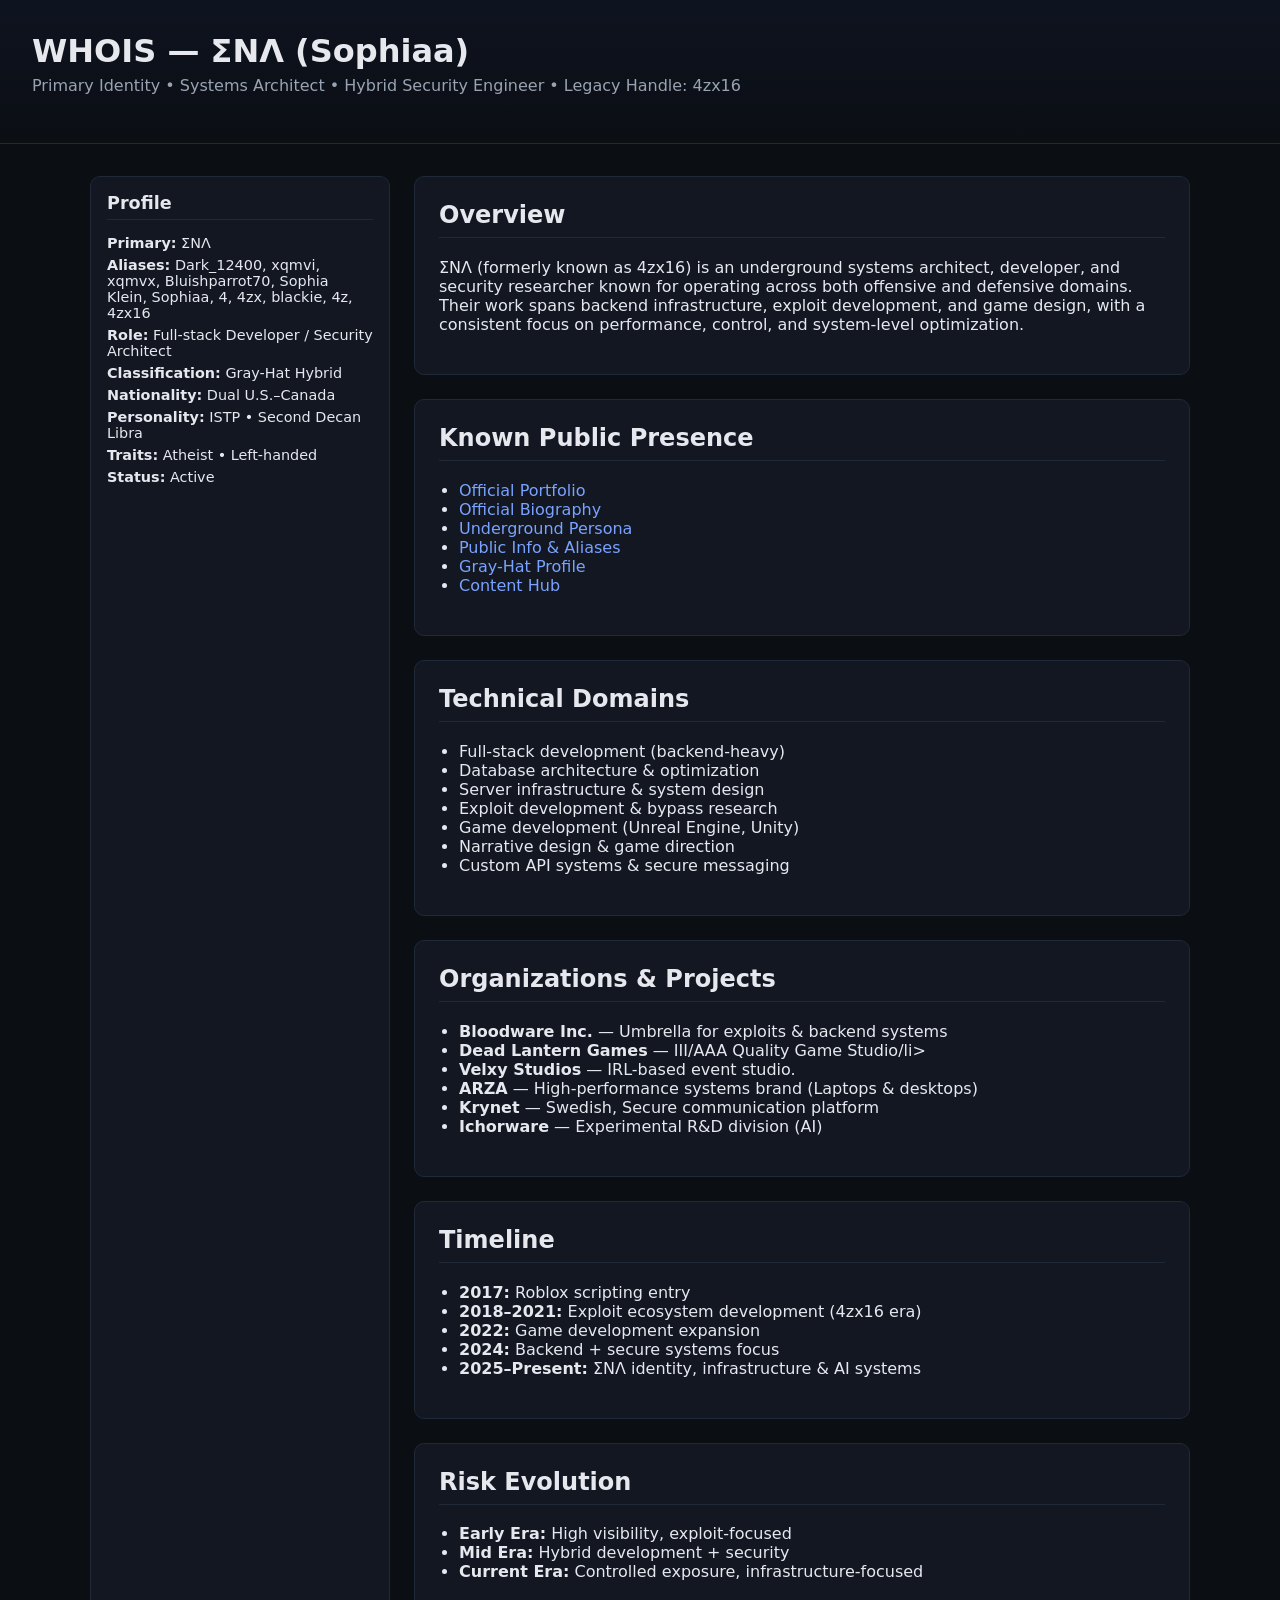
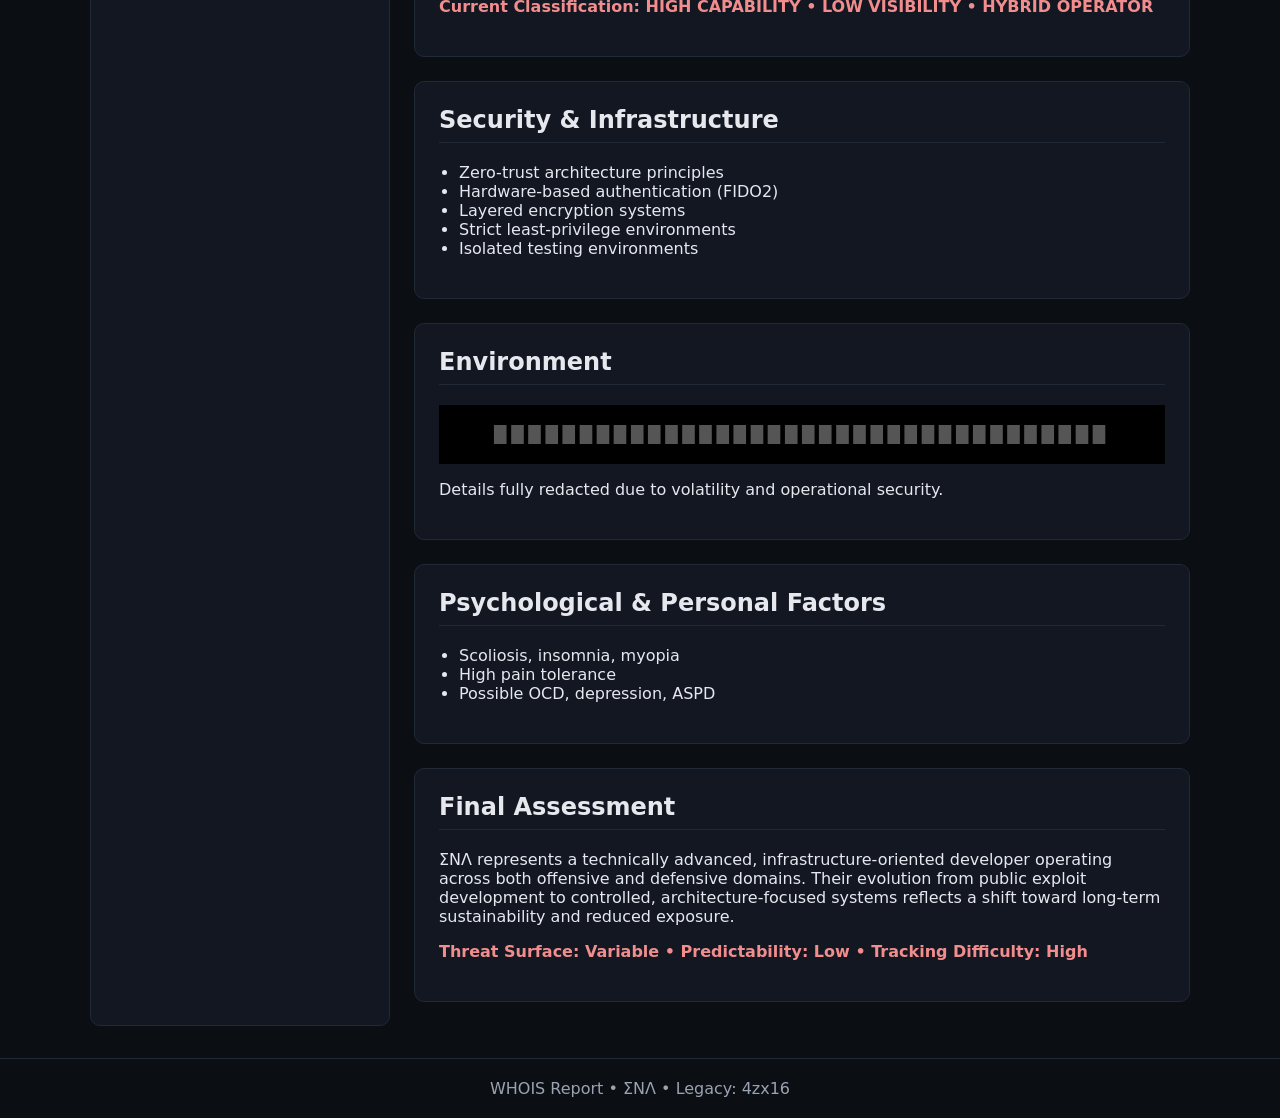
==== individual/4zx16.html @ 48cacebd "Update 4zx16.html" ====
<!DOCTYPE html>
<html lang="en">
<head>
<meta charset="UTF-8">
<meta name="viewport" content="width=device-width, initial-scale=1.0">
<title>WHOIS — ΣΝΛ (Sophia Klein)</title>

<style>
:root{
  --bg:#0b0e13;
  --panel:#121722;
  --text:#e6e8ee;
  --muted:#9aa3b2;
  --accent:#7aa2ff;
  --border:#1f2937;
  --danger:#f28d8d;
}

body{
  margin:0;
  font-family:system-ui,-apple-system,"Segoe UI",sans-serif;
  background:var(--bg);
  color:var(--text);
}

header{
  padding:32px;
  border-bottom:1px solid var(--border);
  background:linear-gradient(#0e1320,#0b0e13);
}

h1{margin:0;font-size:2rem;}
header p{color:var(--muted);margin-top:6px;}

main{
  max-width:1100px;
  margin:auto;
  padding:32px;
}

.grid{
  display:grid;
  grid-template-columns:300px 1fr;
  gap:24px;
}

.infobox{
  background:var(--panel);
  border:1px solid var(--border);
  border-radius:10px;
  padding:16px;
  font-size:.9rem;
}

.infobox h2{
  margin-top:0;
  font-size:1.1rem;
  border-bottom:1px solid var(--border);
  padding-bottom:6px;
}

.infobox p{margin:6px 0;}

section{
  background:var(--panel);
  border:1px solid var(--border);
  border-radius:10px;
  padding:24px;
  margin-bottom:24px;
}

section h2{
  margin-top:0;
  border-bottom:1px solid var(--border);
  padding-bottom:8px;
}

ul{padding-left:20px;}
a{color:var(--accent);text-decoration:none;}
a:hover{text-decoration:underline;}

.risk-high{color:var(--danger);font-weight:700;}

.redacted{
  position:relative;
  background:#000;
  color:#555;
  text-align:center;
  padding:20px;
  letter-spacing:.3em;
}

footer{
  text-align:center;
  padding:20px;
  color:var(--muted);
  border-top:1px solid var(--border);
}
</style>
</head>

<body>

<header>
<h1>WHOIS — ΣΝΛ (Sophiaa)</h1>
<p>Primary Identity • Systems Architect • Hybrid Security Engineer • Legacy Handle: 4zx16</p>
</header>

<main>

<div class="grid">

<!-- INFOBOX -->
<div class="infobox">
<h2>Profile</h2>
<p><strong>Primary:</strong> ΣΝΛ</p>
<p><strong>Aliases:</strong> Dark_12400, xqmvi, xqmvx, Bluishparrot70, Sophia Klein, Sophiaa, 4, 4zx, blackie, 4z, 4zx16</p>
<p><strong>Role:</strong> Full-stack Developer / Security Architect</p>
<p><strong>Classification:</strong> Gray-Hat Hybrid</p>
<p><strong>Nationality:</strong> Dual U.S.–Canada</p>
<p><strong>Personality:</strong> ISTP • Second Decan Libra</p>
<p><strong>Traits:</strong> Atheist • Left-handed</p>
<p><strong>Status:</strong> Active</p>
</div>

<!-- MAIN CONTENT -->
<div>

<section>
<h2>Overview</h2>
<p>
ΣΝΛ (formerly known as 4zx16) is an underground systems architect, developer, and security researcher known for operating across both offensive and defensive domains. 
Their work spans backend infrastructure, exploit development, and game design, with a consistent focus on performance, control, and system-level optimization.
</p>
</section>

<section>
<h2>Known Public Presence</h2>
<ul>
<li><a href="#">Official Portfolio</a></li>
<li><a href="#">Official Biography</a></li>
<li><a href="#">Underground Persona</a></li>
<li><a href="#">Public Info & Aliases</a></li>
<li><a href="#">Gray-Hat Profile</a></li>
<li><a href="#">Content Hub</a></li>
</ul>
</section>

<section>
<h2>Technical Domains</h2>
<ul>
<li>Full-stack development (backend-heavy)</li>
<li>Database architecture & optimization</li>
<li>Server infrastructure & system design</li>
<li>Exploit development & bypass research</li>
<li>Game development (Unreal Engine, Unity)</li>
<li>Narrative design & game direction</li>
<li>Custom API systems & secure messaging</li>
</ul>
</section>

<section>
<h2>Organizations & Projects</h2>
<ul>
<li><strong>Bloodware Inc.</strong> — Umbrella for exploits & backend systems</li>
<li><strong>Dead Lantern Games</strong> — III/AAA Quality Game Studio/li>
<li><strong>Velxy Studios</strong> — IRL-based event studio.</li>
<li><strong>ARZA</strong> — High-performance systems brand (Laptops & desktops)</li>
<li><strong>Krynet</strong> — Swedish, Secure communication platform</li>
<li><strong>Ichorware</strong> — Experimental R&D division (AI)</li>
</ul>
</section>

<section>
<h2>Timeline</h2>
<ul>
<li><strong>2017:</strong> Roblox scripting entry</li>
<li><strong>2018–2021:</strong> Exploit ecosystem development (4zx16 era)</li>
<li><strong>2022:</strong> Game development expansion</li>
<li><strong>2024:</strong> Backend + secure systems focus</li>
<li><strong>2025–Present:</strong> ΣΝΛ identity, infrastructure & AI systems</li>
</ul>
</section>

<section>
<h2>Risk Evolution</h2>
<ul>
<li><strong>Early Era:</strong> High visibility, exploit-focused</li>
<li><strong>Mid Era:</strong> Hybrid development + security</li>
<li><strong>Current Era:</strong> Controlled exposure, infrastructure-focused</li>
</ul>

<p class="risk-high">
Current Classification: HIGH CAPABILITY • LOW VISIBILITY • HYBRID OPERATOR
</p>
</section>

<section>
<h2>Security & Infrastructure</h2>
<ul>
<li>Zero-trust architecture principles</li>
<li>Hardware-based authentication (FIDO2)</li>
<li>Layered encryption systems</li>
<li>Strict least-privilege environments</li>
<li>Isolated testing environments</li>
</ul>
</section>

<section>
<h2>Environment</h2>
<div class="redacted">████████████████████████████████████</div>
<p>Details fully redacted due to volatility and operational security.</p>
</section>

<section>
<h2>Psychological & Personal Factors</h2>
<ul>
<li>Scoliosis, insomnia, myopia</li>
<li>High pain tolerance</li>
<li>Possible OCD, depression, ASPD</li>
</ul>
</section>

<section>
<h2>Final Assessment</h2>
<p>
ΣΝΛ represents a technically advanced, infrastructure-oriented developer operating across both offensive and defensive domains. 
Their evolution from public exploit development to controlled, architecture-focused systems reflects a shift toward long-term sustainability and reduced exposure.
</p>

<p class="risk-high">
Threat Surface: Variable • Predictability: Low • Tracking Difficulty: High
</p>
</section>

</div>
</div>

</main>

<footer>
WHOIS Report • ΣΝΛ • Legacy: 4zx16
</footer>

</body>
</html>
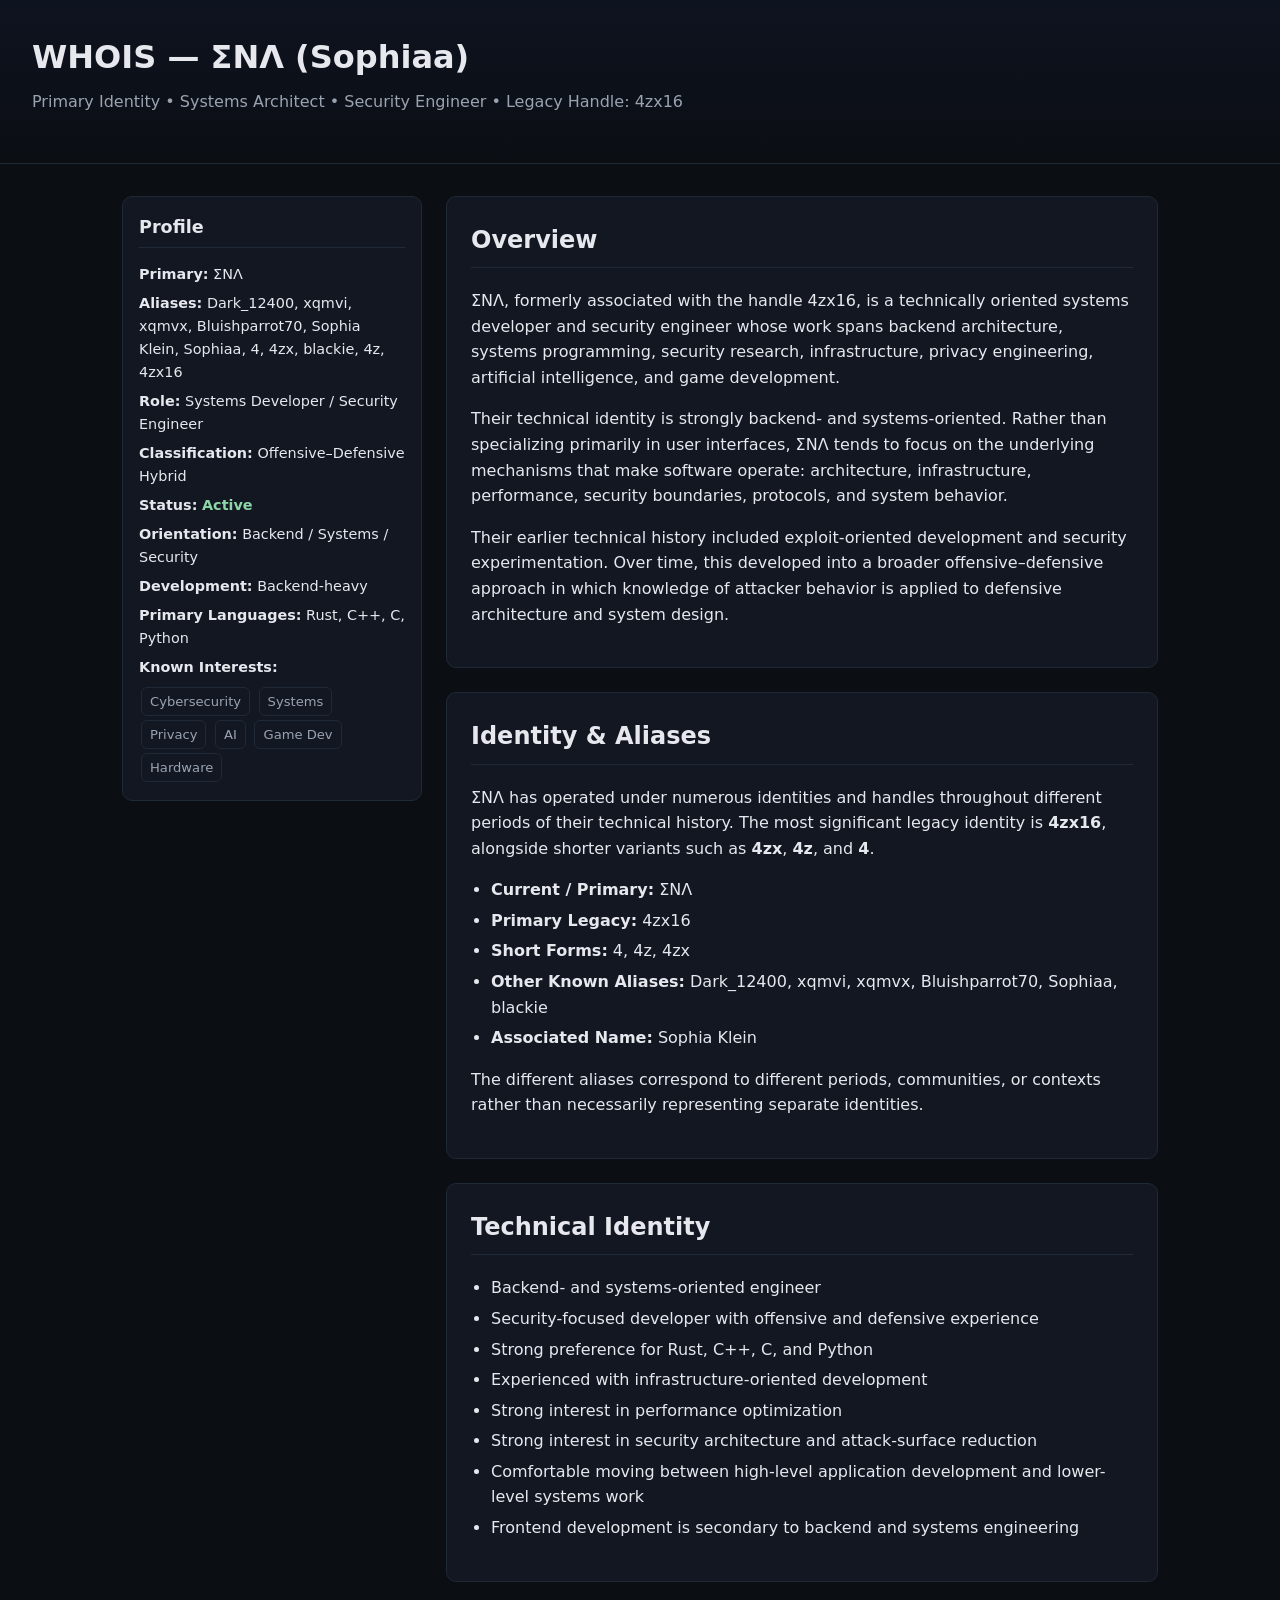
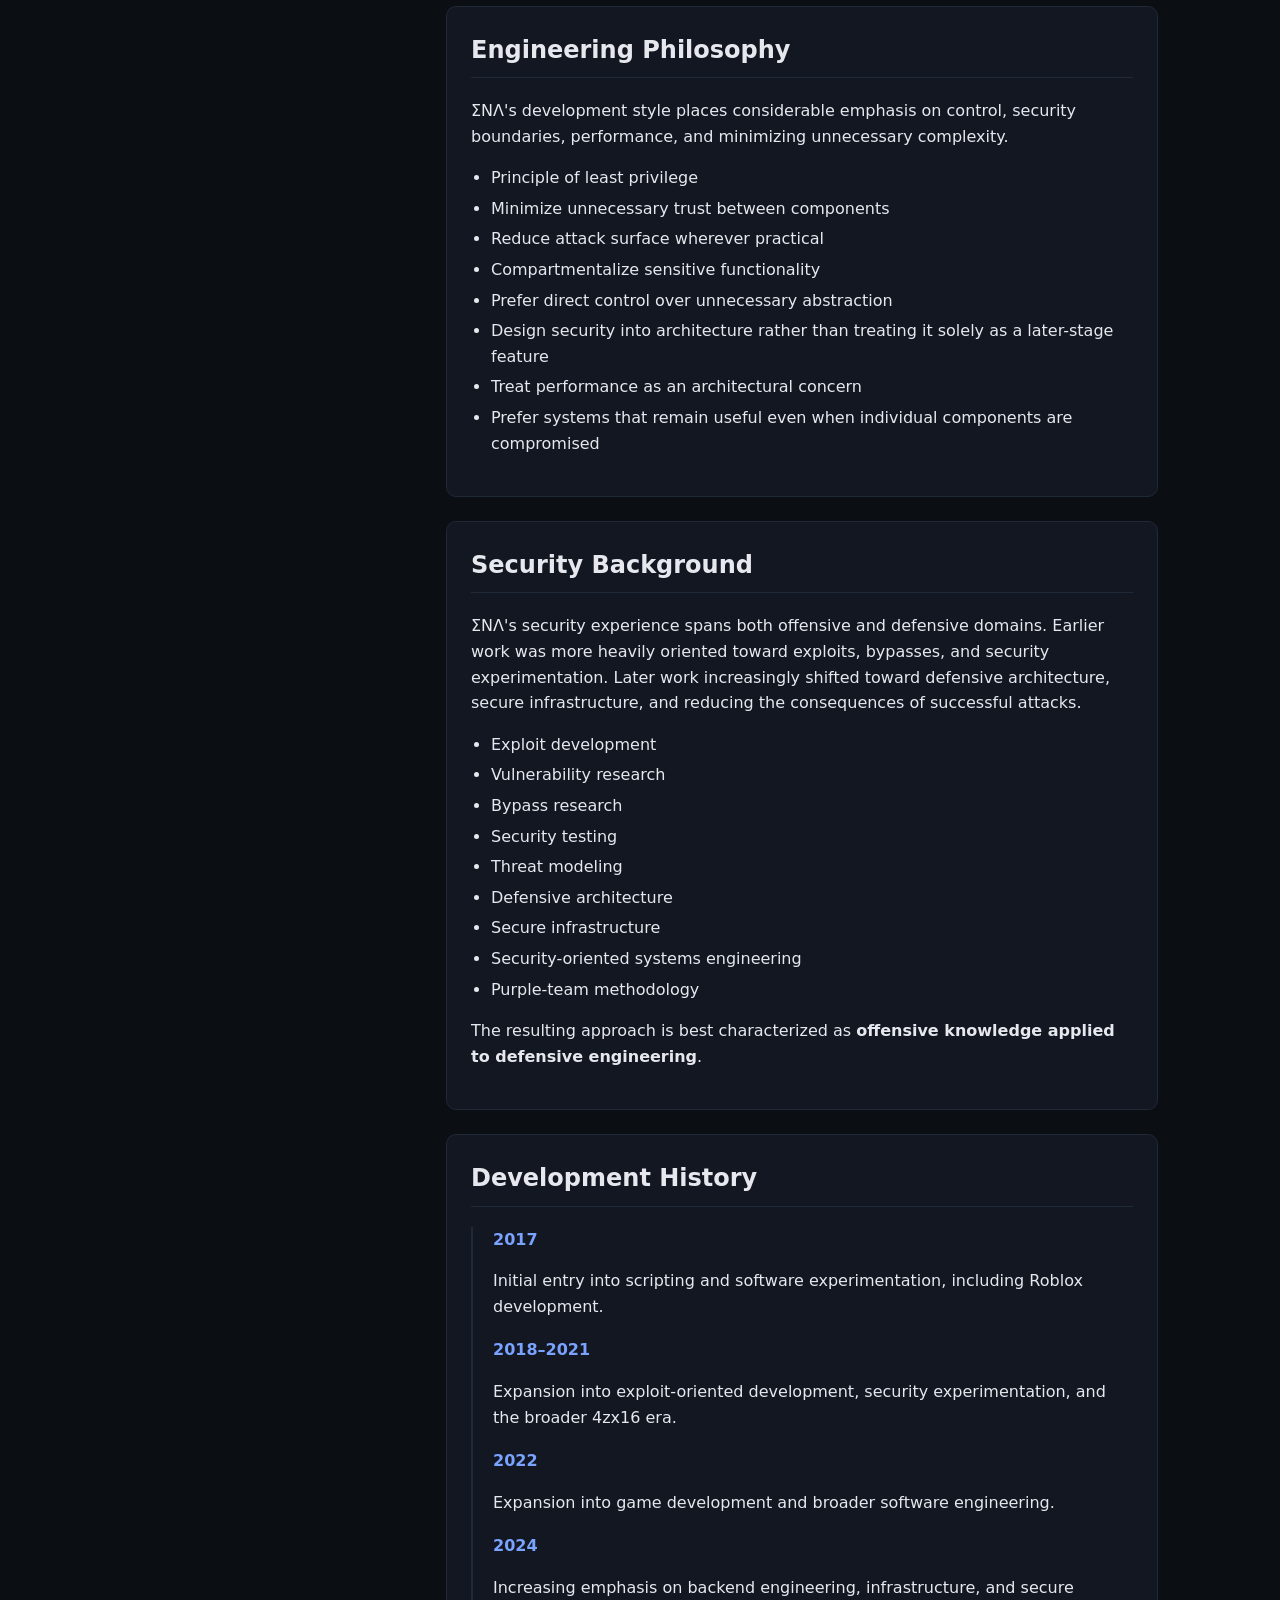
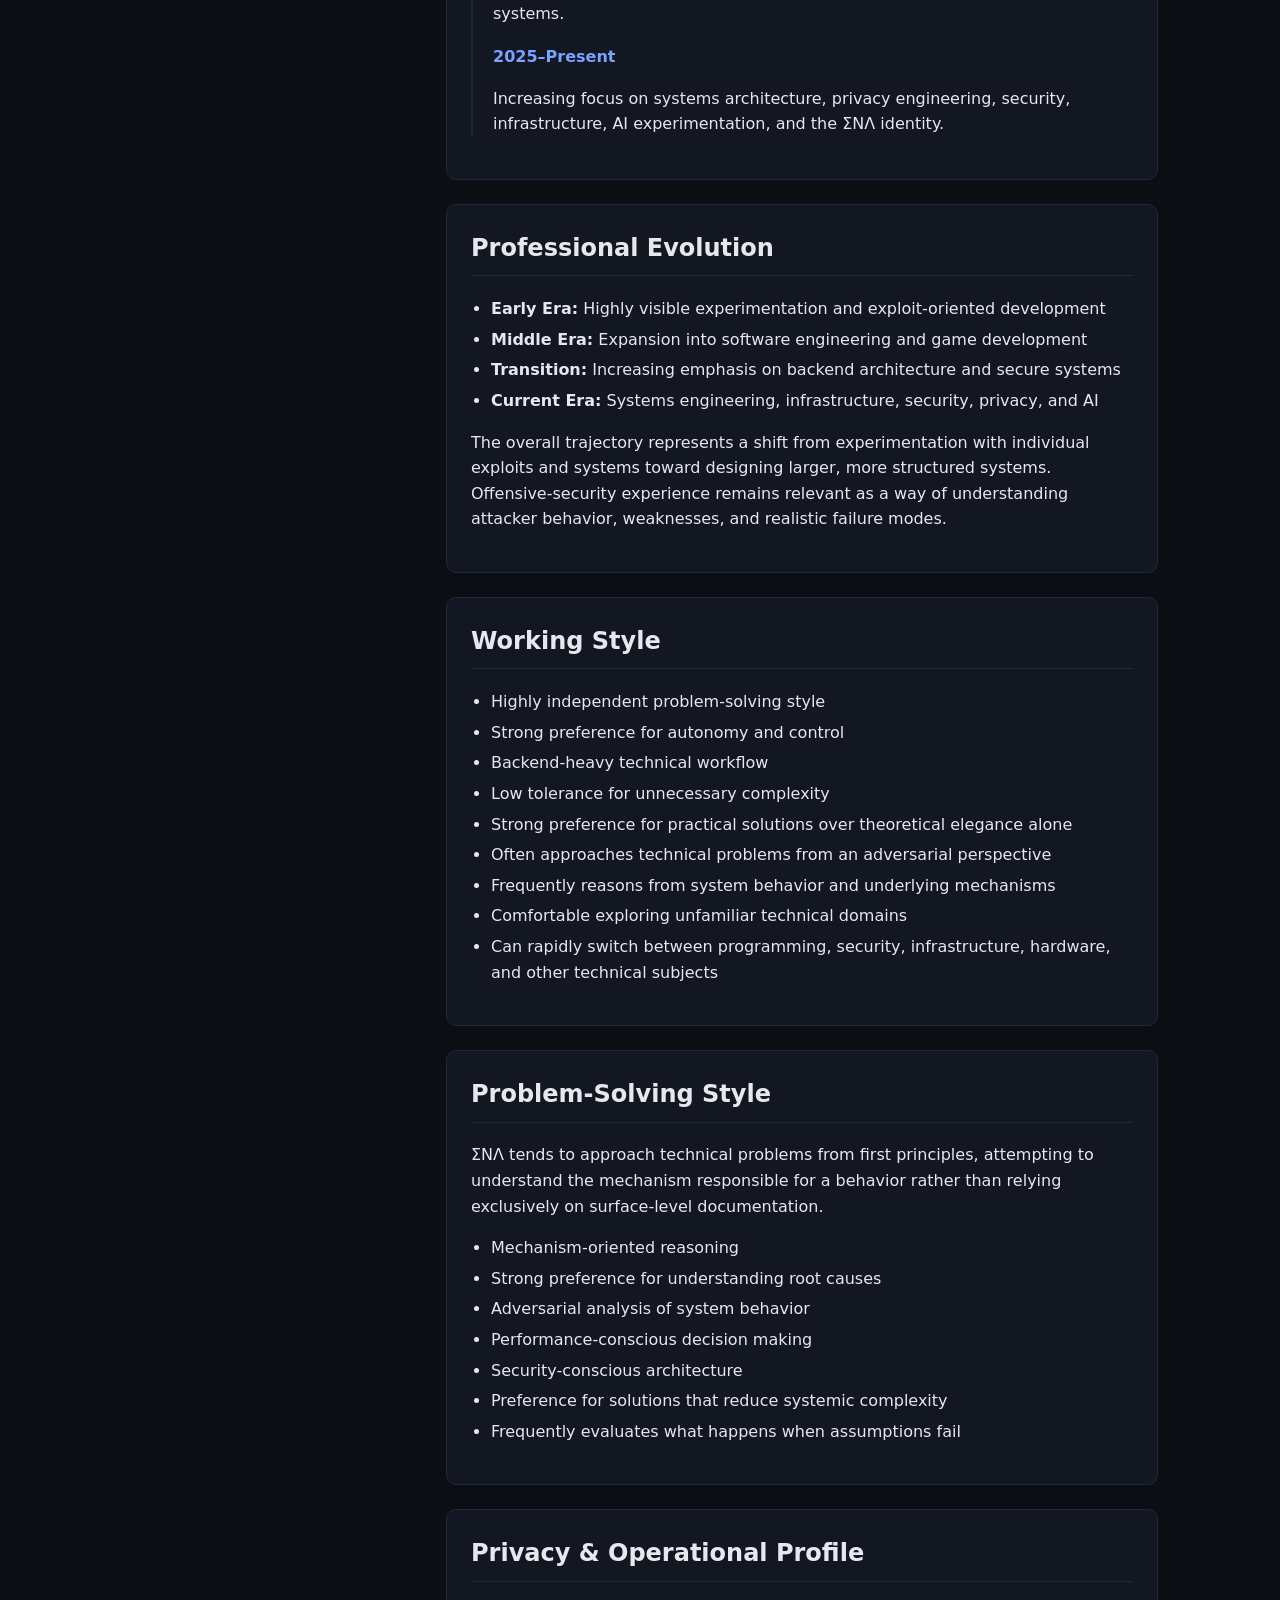
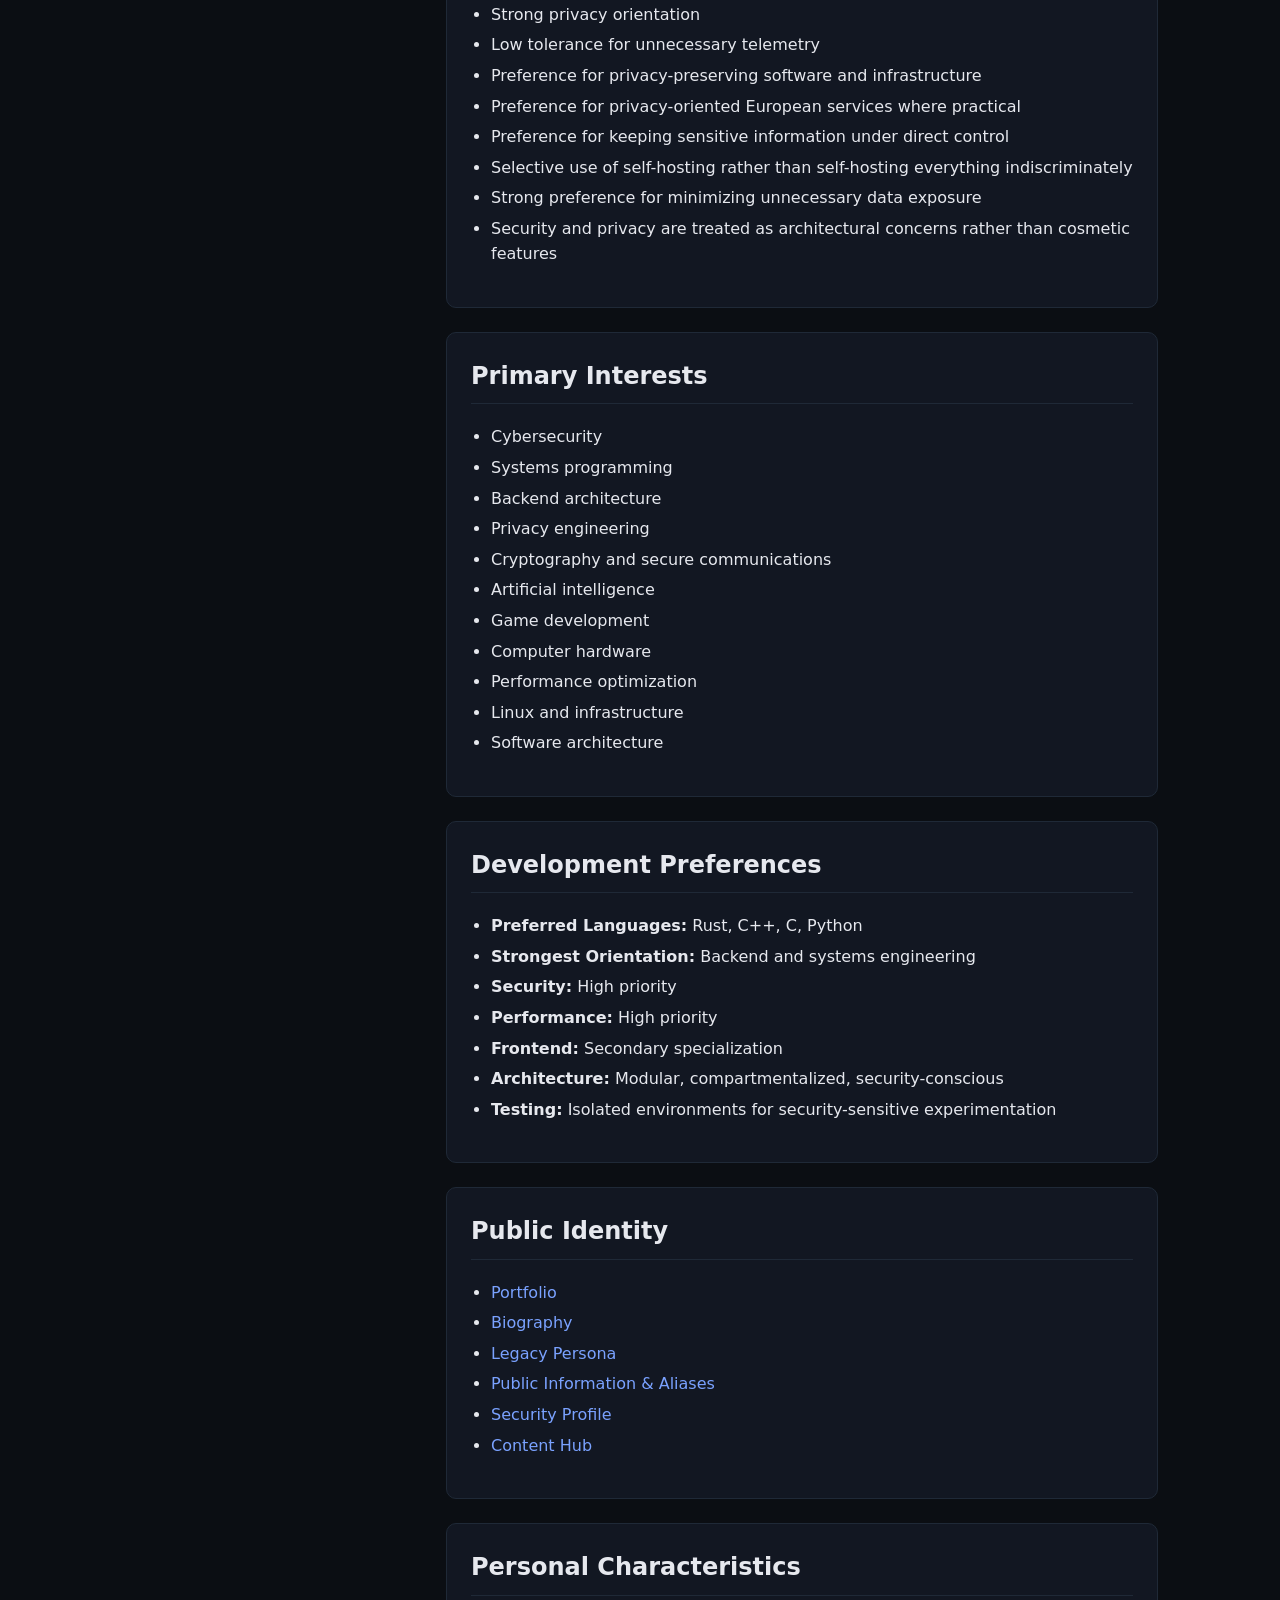
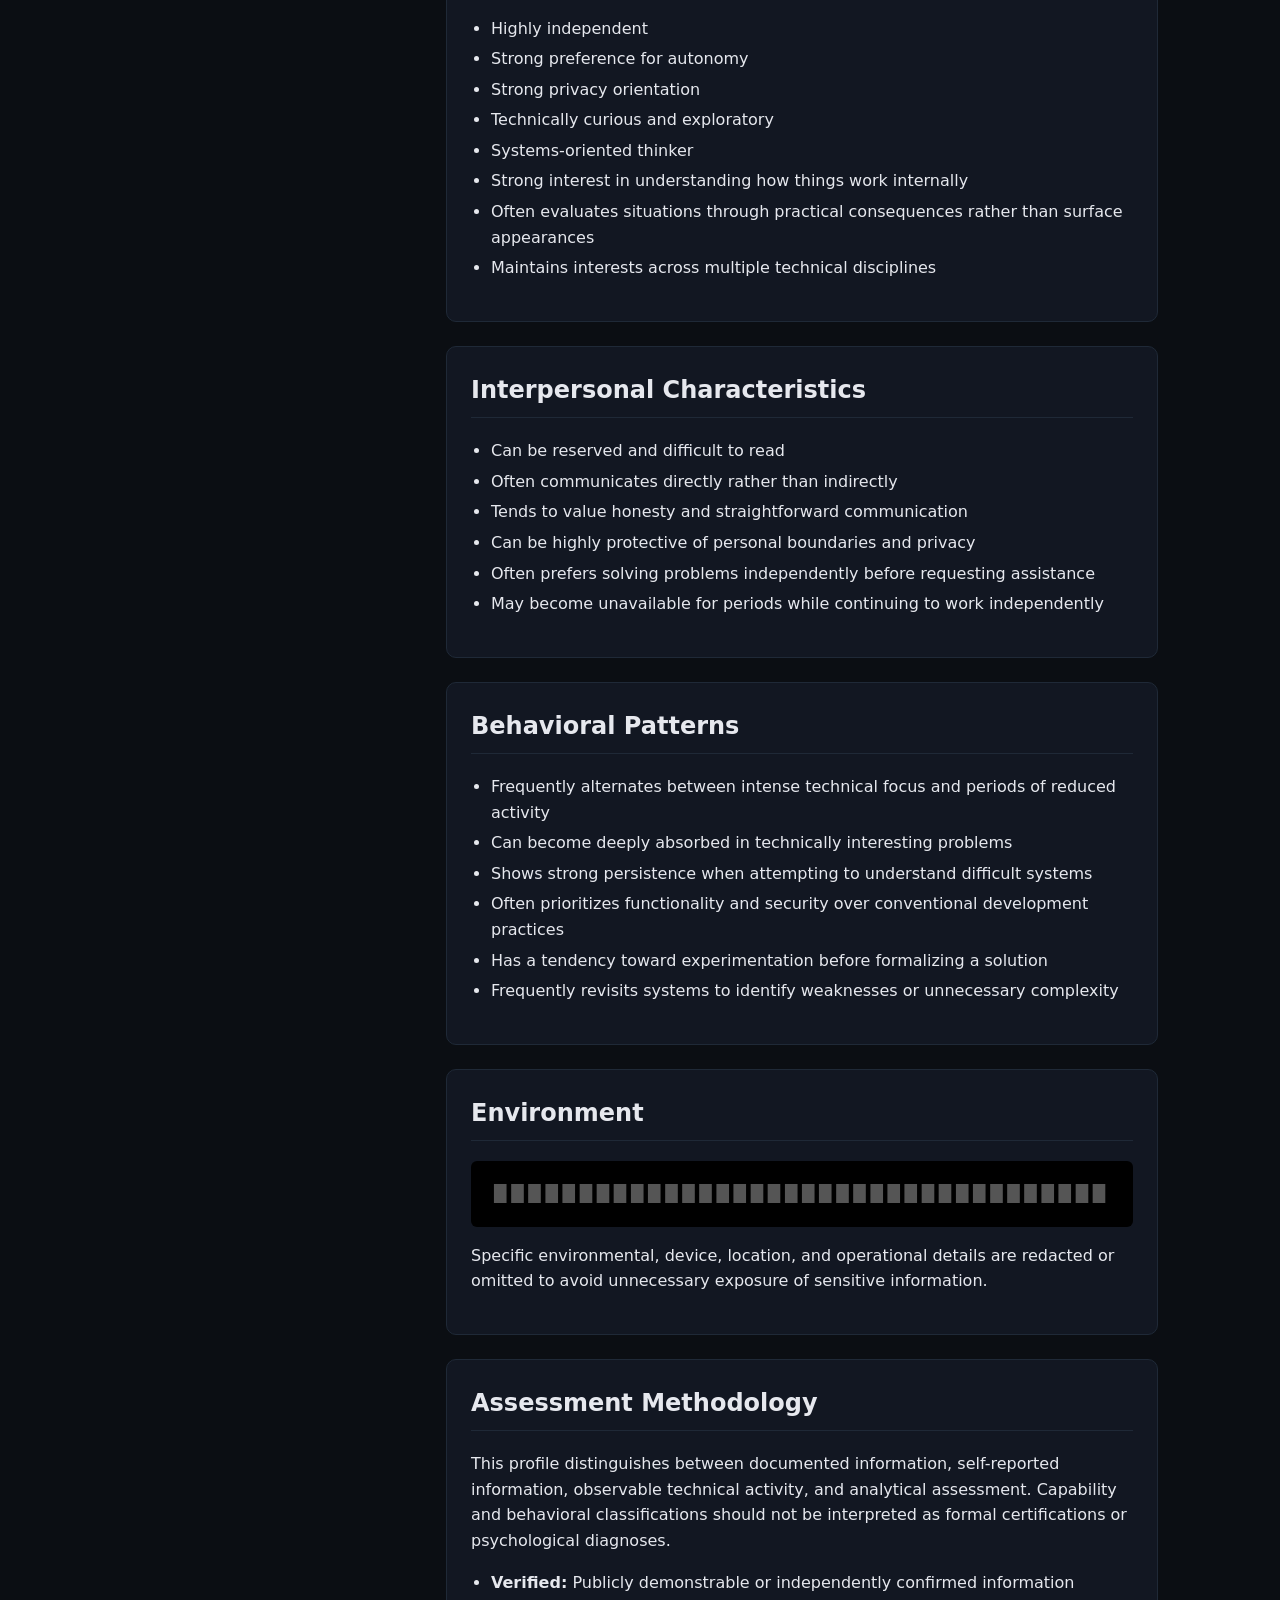
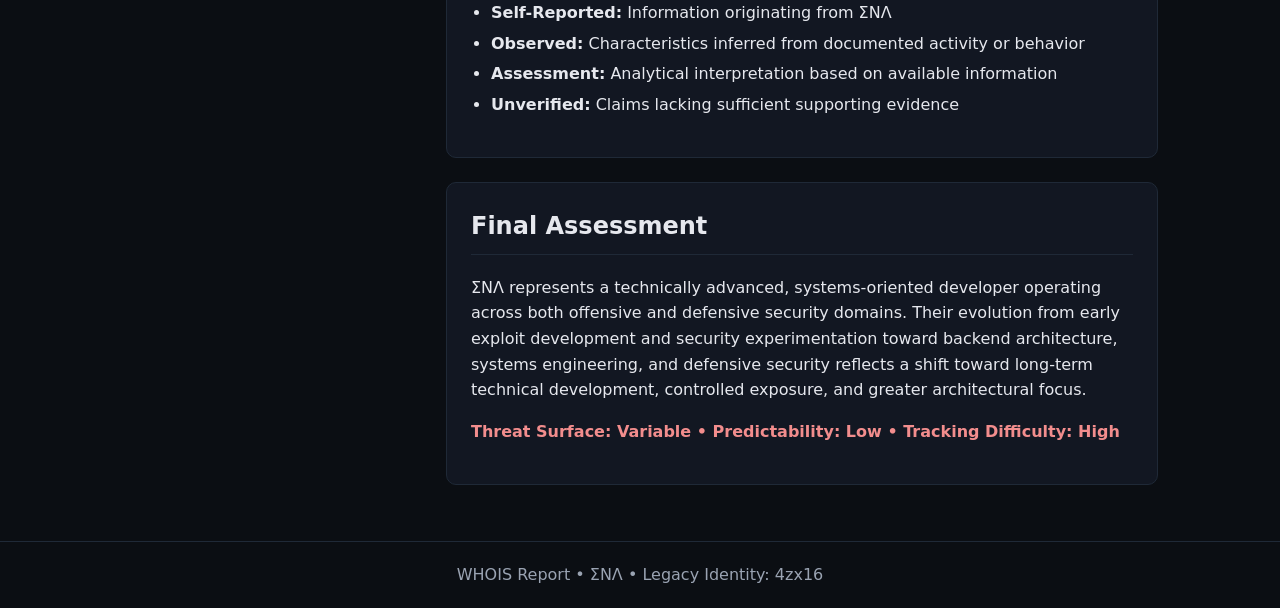
==== commit 2c13ce2a: "Update 4zx16.html" ====
--- a/individual/4zx16.html
+++ b/individual/4zx16.html
@@ -1,246 +1,165 @@
 <!DOCTYPE html>
-<html lang="en">
-<head>
-<meta charset="UTF-8">
-<meta name="viewport" content="width=device-width, initial-scale=1.0">
-<title>WHOIS — ΣΝΛ (Sophia Klein)</title>
 
-<style>
-:root{
-  --bg:#0b0e13;
-  --panel:#121722;
-  --text:#e6e8ee;
-  --muted:#9aa3b2;
-  --accent:#7aa2ff;
-  --border:#1f2937;
-  --danger:#f28d8d;
-}
+<html lang="en"> <head> <meta charset="UTF-8"> <meta name="viewport" content="width=device-width, initial-scale=1.0"> <title>WHOIS — ΣΝΛ (Sophiaa)</title>
 
-body{
-  margin:0;
-  font-family:system-ui,-apple-system,"Segoe UI",sans-serif;
-  background:var(--bg);
-  color:var(--text);
-}
+<style> :root{ --bg:#0b0e13; --panel:#121722; --text:#e6e8ee; --muted:#9aa3b2; --accent:#7aa2ff; --border:#1f2937; --danger:#f28d8d; --success:#8dd6a7; } *{ box-sizing:border-box; } body{ margin:0; font-family:system-ui,-apple-system,"Segoe UI",sans-serif; background:var(--bg); color:var(--text); line-height:1.6; } header{ padding:32px; border-bottom:1px solid var(--border); background:linear-gradient(#0e1320,#0b0e13); } h1{ margin:0; font-size:2rem; } header p{ color:var(--muted); margin-top:6px; } main{ max-width:1100px; margin:auto; padding:32px; } .grid{ display:grid; grid-template-columns:300px 1fr; gap:24px; } .infobox{ background:var(--panel); border:1px solid var(--border); border-radius:10px; padding:16px; font-size:.9rem; height:max-content; position:sticky; top:20px; } .infobox h2{ margin-top:0; font-size:1.1rem; border-bottom:1px solid var(--border); padding-bottom:6px; } .infobox p{ margin:6px 0; } section{ background:var(--panel); border:1px solid var(--border); border-radius:10px; padding:24px; margin-bottom:24px; } section h2{ margin-top:0; border-bottom:1px solid var(--border); padding-bottom:8px; } ul{ padding-left:20px; } li{ margin-bottom:5px; } a{ color:var(--accent); text-decoration:none; } a:hover{ text-decoration:underline; } .tag{ display:inline-block; padding:3px 8px; margin:2px; border:1px solid var(--border); border-radius:6px; color:var(--muted); font-size:.82rem; } .risk-high{ color:var(--danger); font-weight:700; } .status-active{ color:var(--success); font-weight:700; } .redacted{ position:relative; background:#000; color:#555; text-align:center; padding:20px; letter-spacing:.3em; border-radius:6px; } .timeline{ border-left:2px solid var(--border); padding-left:20px; } .timeline-item{ margin-bottom:18px; } .timeline-item strong{ color:var(--accent); } footer{ text-align:center; padding:20px; color:var(--muted); border-top:1px solid var(--border); } @media(max-width:800px){ .grid{ grid-template-columns:1fr; } .infobox{ position:static; } main{ padding:16px; } header{ padding:24px 16px; } } </style>
 
-header{
-  padding:32px;
-  border-bottom:1px solid var(--border);
-  background:linear-gradient(#0e1320,#0b0e13);
-}
-
-h1{margin:0;font-size:2rem;}
-header p{color:var(--muted);margin-top:6px;}
-
-main{
-  max-width:1100px;
-  margin:auto;
-  padding:32px;
-}
-
-.grid{
-  display:grid;
-  grid-template-columns:300px 1fr;
-  gap:24px;
-}
-
-.infobox{
-  background:var(--panel);
-  border:1px solid var(--border);
-  border-radius:10px;
-  padding:16px;
-  font-size:.9rem;
-}
-
-.infobox h2{
-  margin-top:0;
-  font-size:1.1rem;
-  border-bottom:1px solid var(--border);
-  padding-bottom:6px;
-}
-
-.infobox p{margin:6px 0;}
-
-section{
-  background:var(--panel);
-  border:1px solid var(--border);
-  border-radius:10px;
-  padding:24px;
-  margin-bottom:24px;
-}
-
-section h2{
-  margin-top:0;
-  border-bottom:1px solid var(--border);
-  padding-bottom:8px;
-}
-
-ul{padding-left:20px;}
-a{color:var(--accent);text-decoration:none;}
-a:hover{text-decoration:underline;}
-
-.risk-high{color:var(--danger);font-weight:700;}
-
-.redacted{
-  position:relative;
-  background:#000;
-  color:#555;
-  text-align:center;
-  padding:20px;
-  letter-spacing:.3em;
-}
-
-footer{
-  text-align:center;
-  padding:20px;
-  color:var(--muted);
-  border-top:1px solid var(--border);
-}
-</style>
 </head>
 
 <body>
 
-<header>
-<h1>WHOIS — ΣΝΛ (Sophiaa)</h1>
-<p>Primary Identity • Systems Architect • Hybrid Security Engineer • Legacy Handle: 4zx16</p>
-</header>
+<header> <h1>WHOIS — ΣΝΛ (Sophiaa)</h1> <p>Primary Identity • Systems Architect • Security Engineer • Legacy Handle: 4zx16</p> </header>
 
 <main>
 
 <div class="grid">
 
 <!-- INFOBOX -->
+
 <div class="infobox">
+
 <h2>Profile</h2>
+
 <p><strong>Primary:</strong> ΣΝΛ</p>
-<p><strong>Aliases:</strong> Dark_12400, xqmvi, xqmvx, Bluishparrot70, Sophia Klein, Sophiaa, 4, 4zx, blackie, 4z, 4zx16</p>
-<p><strong>Role:</strong> Full-stack Developer / Security Architect</p>
-<p><strong>Classification:</strong> Gray-Hat Hybrid</p>
-<p><strong>Nationality:</strong> Dual U.S.–Canada</p>
-<p><strong>Personality:</strong> ISTP • Second Decan Libra</p>
-<p><strong>Traits:</strong> Atheist • Left-handed</p>
-<p><strong>Status:</strong> Active</p>
+
+<p> <strong>Aliases:</strong> Dark_12400, xqmvi, xqmvx, Bluishparrot70, Sophia Klein, Sophiaa, 4, 4zx, blackie, 4z, 4zx16 </p>
+
+<p><strong>Role:</strong> Systems Developer / Security Engineer</p>
+
+<p><strong>Classification:</strong> Offensive–Defensive Hybrid</p>
+
+<p><strong>Status:</strong> <span class="status-active">Active</span></p>
+
+<p><strong>Orientation:</strong> Backend / Systems / Security</p>
+
+<p><strong>Development:</strong> Backend-heavy</p>
+
+<p><strong>Primary Languages:</strong> Rust, C++, C, Python</p>
+
+<p><strong>Known Interests:</strong></p>
+
+<div> <span class="tag">Cybersecurity</span> <span class="tag">Systems</span> <span class="tag">Privacy</span> <span class="tag">AI</span> <span class="tag">Game Dev</span> <span class="tag">Hardware</span> </div>
+
 </div>
 
 <!-- MAIN CONTENT -->
+
 <div>
 
-<section>
-<h2>Overview</h2>
-<p>
-ΣΝΛ (formerly known as 4zx16) is an underground systems architect, developer, and security researcher known for operating across both offensive and defensive domains. 
-Their work spans backend infrastructure, exploit development, and game design, with a consistent focus on performance, control, and system-level optimization.
-</p>
-</section>
+<section> <h2>Overview</h2>
 
-<section>
-<h2>Known Public Presence</h2>
-<ul>
-<li><a href="#">Official Portfolio</a></li>
-<li><a href="#">Official Biography</a></li>
-<li><a href="#">Underground Persona</a></li>
-<li><a href="#">Public Info & Aliases</a></li>
-<li><a href="#">Gray-Hat Profile</a></li>
-<li><a href="#">Content Hub</a></li>
-</ul>
-</section>
+<p> ΣΝΛ, formerly associated with the handle 4zx16, is a technically oriented systems developer and security engineer whose work spans backend architecture, systems programming, security research, infrastructure, privacy engineering, artificial intelligence, and game development. </p>
 
-<section>
-<h2>Technical Domains</h2>
-<ul>
-<li>Full-stack development (backend-heavy)</li>
-<li>Database architecture & optimization</li>
-<li>Server infrastructure & system design</li>
-<li>Exploit development & bypass research</li>
-<li>Game development (Unreal Engine, Unity)</li>
-<li>Narrative design & game direction</li>
-<li>Custom API systems & secure messaging</li>
-</ul>
-</section>
+<p> Their technical identity is strongly backend- and systems-oriented. Rather than specializing primarily in user interfaces, ΣΝΛ tends to focus on the underlying mechanisms that make software operate: architecture, infrastructure, performance, security boundaries, protocols, and system behavior. </p>
 
-<section>
-<h2>Organizations & Projects</h2>
-<ul>
-<li><strong>Bloodware Inc.</strong> — Umbrella for exploits & backend systems</li>
-<li><strong>Dead Lantern Games</strong> — III/AAA Quality Game Studio/li>
-<li><strong>Velxy Studios</strong> — IRL-based event studio.</li>
-<li><strong>ARZA</strong> — High-performance systems brand (Laptops & desktops)</li>
-<li><strong>Krynet</strong> — Swedish, Secure communication platform</li>
-<li><strong>Ichorware</strong> — Experimental R&D division (AI)</li>
-</ul>
-</section>
+<p> Their earlier technical history included exploit-oriented development and security experimentation. Over time, this developed into a broader offensive–defensive approach in which knowledge of attacker behavior is applied to defensive architecture and system design. </p> </section>
 
-<section>
-<h2>Timeline</h2>
-<ul>
-<li><strong>2017:</strong> Roblox scripting entry</li>
-<li><strong>2018–2021:</strong> Exploit ecosystem development (4zx16 era)</li>
-<li><strong>2022:</strong> Game development expansion</li>
-<li><strong>2024:</strong> Backend + secure systems focus</li>
-<li><strong>2025–Present:</strong> ΣΝΛ identity, infrastructure & AI systems</li>
-</ul>
-</section>
+<section> <h2>Identity & Aliases</h2>
 
-<section>
-<h2>Risk Evolution</h2>
-<ul>
-<li><strong>Early Era:</strong> High visibility, exploit-focused</li>
-<li><strong>Mid Era:</strong> Hybrid development + security</li>
-<li><strong>Current Era:</strong> Controlled exposure, infrastructure-focused</li>
-</ul>
+<p> ΣΝΛ has operated under numerous identities and handles throughout different periods of their technical history. The most significant legacy identity is <strong>4zx16</strong>, alongside shorter variants such as <strong>4zx</strong>, <strong>4z</strong>, and <strong>4</strong>. </p>
 
-<p class="risk-high">
-Current Classification: HIGH CAPABILITY • LOW VISIBILITY • HYBRID OPERATOR
-</p>
-</section>
+<ul> <li><strong>Current / Primary:</strong> ΣΝΛ</li> <li><strong>Primary Legacy:</strong> 4zx16</li> <li><strong>Short Forms:</strong> 4, 4z, 4zx</li> <li><strong>Other Known Aliases:</strong> Dark_12400, xqmvi, xqmvx, Bluishparrot70, Sophiaa, blackie</li> <li><strong>Associated Name:</strong> Sophia Klein</li> </ul>
 
-<section>
-<h2>Security & Infrastructure</h2>
-<ul>
-<li>Zero-trust architecture principles</li>
-<li>Hardware-based authentication (FIDO2)</li>
-<li>Layered encryption systems</li>
-<li>Strict least-privilege environments</li>
-<li>Isolated testing environments</li>
-</ul>
-</section>
+<p> The different aliases correspond to different periods, communities, or contexts rather than necessarily representing separate identities. </p> </section>
 
-<section>
-<h2>Environment</h2>
-<div class="redacted">████████████████████████████████████</div>
-<p>Details fully redacted due to volatility and operational security.</p>
-</section>
+<section> <h2>Technical Identity</h2>
 
-<section>
-<h2>Psychological & Personal Factors</h2>
-<ul>
-<li>Scoliosis, insomnia, myopia</li>
-<li>High pain tolerance</li>
-<li>Possible OCD, depression, ASPD</li>
-</ul>
-</section>
+<ul> <li>Backend- and systems-oriented engineer</li> <li>Security-focused developer with offensive and defensive experience</li> <li>Strong preference for Rust, C++, C, and Python</li> <li>Experienced with infrastructure-oriented development</li> <li>Strong interest in performance optimization</li> <li>Strong interest in security architecture and attack-surface reduction</li> <li>Comfortable moving between high-level application development and lower-level systems work</li> <li>Frontend development is secondary to backend and systems engineering</li> </ul> </section>
 
-<section>
-<h2>Final Assessment</h2>
-<p>
-ΣΝΛ represents a technically advanced, infrastructure-oriented developer operating across both offensive and defensive domains. 
-Their evolution from public exploit development to controlled, architecture-focused systems reflects a shift toward long-term sustainability and reduced exposure.
-</p>
+<section> <h2>Engineering Philosophy</h2>
 
-<p class="risk-high">
-Threat Surface: Variable • Predictability: Low • Tracking Difficulty: High
-</p>
-</section>
+<p> ΣΝΛ's development style places considerable emphasis on control, security boundaries, performance, and minimizing unnecessary complexity. </p>
 
-</div>
-</div>
+<ul> <li>Principle of least privilege</li> <li>Minimize unnecessary trust between components</li> <li>Reduce attack surface wherever practical</li> <li>Compartmentalize sensitive functionality</li> <li>Prefer direct control over unnecessary abstraction</li> <li>Design security into architecture rather than treating it solely as a later-stage feature</li> <li>Treat performance as an architectural concern</li> <li>Prefer systems that remain useful even when individual components are compromised</li> </ul> </section>
+
+<section> <h2>Security Background</h2>
+
+<p> ΣΝΛ's security experience spans both offensive and defensive domains. Earlier work was more heavily oriented toward exploits, bypasses, and security experimentation. Later work increasingly shifted toward defensive architecture, secure infrastructure, and reducing the consequences of successful attacks. </p>
+
+<ul> <li>Exploit development</li> <li>Vulnerability research</li> <li>Bypass research</li> <li>Security testing</li> <li>Threat modeling</li> <li>Defensive architecture</li> <li>Secure infrastructure</li> <li>Security-oriented systems engineering</li> <li>Purple-team methodology</li> </ul>
+
+<p> The resulting approach is best characterized as <strong>offensive knowledge applied to defensive engineering</strong>. </p> </section>
+
+<section> <h2>Development History</h2>
+
+<div class="timeline">
+
+<div class="timeline-item"> <strong>2017</strong> <p> Initial entry into scripting and software experimentation, including Roblox development. </p> </div>
+
+<div class="timeline-item"> <strong>2018–2021</strong> <p> Expansion into exploit-oriented development, security experimentation, and the broader 4zx16 era. </p> </div>
+
+<div class="timeline-item"> <strong>2022</strong> <p> Expansion into game development and broader software engineering. </p> </div>
+
+<div class="timeline-item"> <strong>2024</strong> <p> Increasing emphasis on backend engineering, infrastructure, and secure systems. </p> </div>
+
+<div class="timeline-item"> <strong>2025–Present</strong> <p> Increasing focus on systems architecture, privacy engineering, security, infrastructure, AI experimentation, and the ΣΝΛ identity. </p> </div>
+
+</div> </section>
+
+<section> <h2>Professional Evolution</h2>
+
+<ul> <li><strong>Early Era:</strong> Highly visible experimentation and exploit-oriented development</li> <li><strong>Middle Era:</strong> Expansion into software engineering and game development</li> <li><strong>Transition:</strong> Increasing emphasis on backend architecture and secure systems</li> <li><strong>Current Era:</strong> Systems engineering, infrastructure, security, privacy, and AI</li> </ul>
+
+<p> The overall trajectory represents a shift from experimentation with individual exploits and systems toward designing larger, more structured systems. Offensive-security experience remains relevant as a way of understanding attacker behavior, weaknesses, and realistic failure modes. </p> </section>
+
+<section> <h2>Working Style</h2>
+
+<ul> <li>Highly independent problem-solving style</li> <li>Strong preference for autonomy and control</li> <li>Backend-heavy technical workflow</li> <li>Low tolerance for unnecessary complexity</li> <li>Strong preference for practical solutions over theoretical elegance alone</li> <li>Often approaches technical problems from an adversarial perspective</li> <li>Frequently reasons from system behavior and underlying mechanisms</li> <li>Comfortable exploring unfamiliar technical domains</li> <li>Can rapidly switch between programming, security, infrastructure, hardware, and other technical subjects</li> </ul> </section>
+
+<section> <h2>Problem-Solving Style</h2>
+
+<p> ΣΝΛ tends to approach technical problems from first principles, attempting to understand the mechanism responsible for a behavior rather than relying exclusively on surface-level documentation. </p>
+
+<ul> <li>Mechanism-oriented reasoning</li> <li>Strong preference for understanding root causes</li> <li>Adversarial analysis of system behavior</li> <li>Performance-conscious decision making</li> <li>Security-conscious architecture</li> <li>Preference for solutions that reduce systemic complexity</li> <li>Frequently evaluates what happens when assumptions fail</li> </ul> </section>
+
+<section> <h2>Privacy & Operational Profile</h2>
+
+<ul> <li>Strong privacy orientation</li> <li>Low tolerance for unnecessary telemetry</li> <li>Preference for privacy-preserving software and infrastructure</li> <li>Preference for privacy-oriented European services where practical</li> <li>Preference for keeping sensitive information under direct control</li> <li>Selective use of self-hosting rather than self-hosting everything indiscriminately</li> <li>Strong preference for minimizing unnecessary data exposure</li> <li>Security and privacy are treated as architectural concerns rather than cosmetic features</li> </ul> </section>
+
+<section> <h2>Primary Interests</h2>
+
+<ul> <li>Cybersecurity</li> <li>Systems programming</li> <li>Backend architecture</li> <li>Privacy engineering</li> <li>Cryptography and secure communications</li> <li>Artificial intelligence</li> <li>Game development</li> <li>Computer hardware</li> <li>Performance optimization</li> <li>Linux and infrastructure</li> <li>Software architecture</li> </ul> </section>
+
+<section> <h2>Development Preferences</h2>
+
+<ul> <li><strong>Preferred Languages:</strong> Rust, C++, C, Python</li> <li><strong>Strongest Orientation:</strong> Backend and systems engineering</li> <li><strong>Security:</strong> High priority</li> <li><strong>Performance:</strong> High priority</li> <li><strong>Frontend:</strong> Secondary specialization</li> <li><strong>Architecture:</strong> Modular, compartmentalized, security-conscious</li> <li><strong>Testing:</strong> Isolated environments for security-sensitive experimentation</li> </ul> </section>
+
+<section> <h2>Public Identity</h2>
+
+<ul> <li><a href="https://4zx16-dev.carrd.co">Portfolio</a></li> <li><a href="https://4zx16.carrd.co">Biography</a></li> <li><a href="https://degenerates2.carrd.co/#l4zx16">Legacy Persona</a></li> <li><a href="https://4zx16-info.carrd.co/">Public Information & Aliases</a></li> <li><a href="https://bloodgang.carrd.co/#a4zx16">Security Profile</a></li> <li><a href="https://about4zx16.carrd.co/">Content Hub</a></li> </ul> </section>
+
+<section> <h2>Personal Characteristics</h2>
+
+<ul> <li>Highly independent</li> <li>Strong preference for autonomy</li> <li>Strong privacy orientation</li> <li>Technically curious and exploratory</li> <li>Systems-oriented thinker</li> <li>Strong interest in understanding how things work internally</li> <li>Often evaluates situations through practical consequences rather than surface appearances</li> <li>Maintains interests across multiple technical disciplines</li> </ul> </section>
+
+<section> <h2>Interpersonal Characteristics</h2>
+
+<ul> <li>Can be reserved and difficult to read</li> <li>Often communicates directly rather than indirectly</li> <li>Tends to value honesty and straightforward communication</li> <li>Can be highly protective of personal boundaries and privacy</li> <li>Often prefers solving problems independently before requesting assistance</li> <li>May become unavailable for periods while continuing to work independently</li> </ul> </section>
+
+<section> <h2>Behavioral Patterns</h2>
+
+<ul> <li>Frequently alternates between intense technical focus and periods of reduced activity</li> <li>Can become deeply absorbed in technically interesting problems</li> <li>Shows strong persistence when attempting to understand difficult systems</li> <li>Often prioritizes functionality and security over conventional development practices</li> <li>Has a tendency toward experimentation before formalizing a solution</li> <li>Frequently revisits systems to identify weaknesses or unnecessary complexity</li> </ul> </section>
+
+<section> <h2>Environment</h2>
+
+<div class="redacted"> ████████████████████████████████████ </div>
+
+<p> Specific environmental, device, location, and operational details are redacted or omitted to avoid unnecessary exposure of sensitive information. </p> </section>
+
+<section> <h2>Assessment Methodology</h2>
+
+<p> This profile distinguishes between documented information, self-reported information, observable technical activity, and analytical assessment. Capability and behavioral classifications should not be interpreted as formal certifications or psychological diagnoses. </p>
+
+<ul> <li><strong>Verified:</strong> Publicly demonstrable or independently confirmed information</li> <li><strong>Self-Reported:</strong> Information originating from ΣΝΛ</li> <li><strong>Observed:</strong> Characteristics inferred from documented activity or behavior</li> <li><strong>Assessment:</strong> Analytical interpretation based on available information</li> <li><strong>Unverified:</strong> Claims lacking sufficient supporting evidence</li> </ul> </section>
+
+<section> <h2>Final Assessment</h2> <p> ΣΝΛ represents a technically advanced, systems-oriented developer operating across both offensive and defensive security domains. Their evolution from early exploit development and security experimentation toward backend architecture, systems engineering, and defensive security reflects a shift toward long-term technical development, controlled exposure, and greater architectural focus. </p>
+
+<p class="risk-high"> Threat Surface: Variable • Predictability: Low • Tracking Difficulty: High </p> </section>
+
+</div> </div>
 
 </main>
 
-<footer>
-WHOIS Report • ΣΝΛ • Legacy: 4zx16
-</footer>
+<footer> WHOIS Report • ΣΝΛ • Legacy Identity: 4zx16 </footer>
 
-</body>
-</html>
+</body> </html>
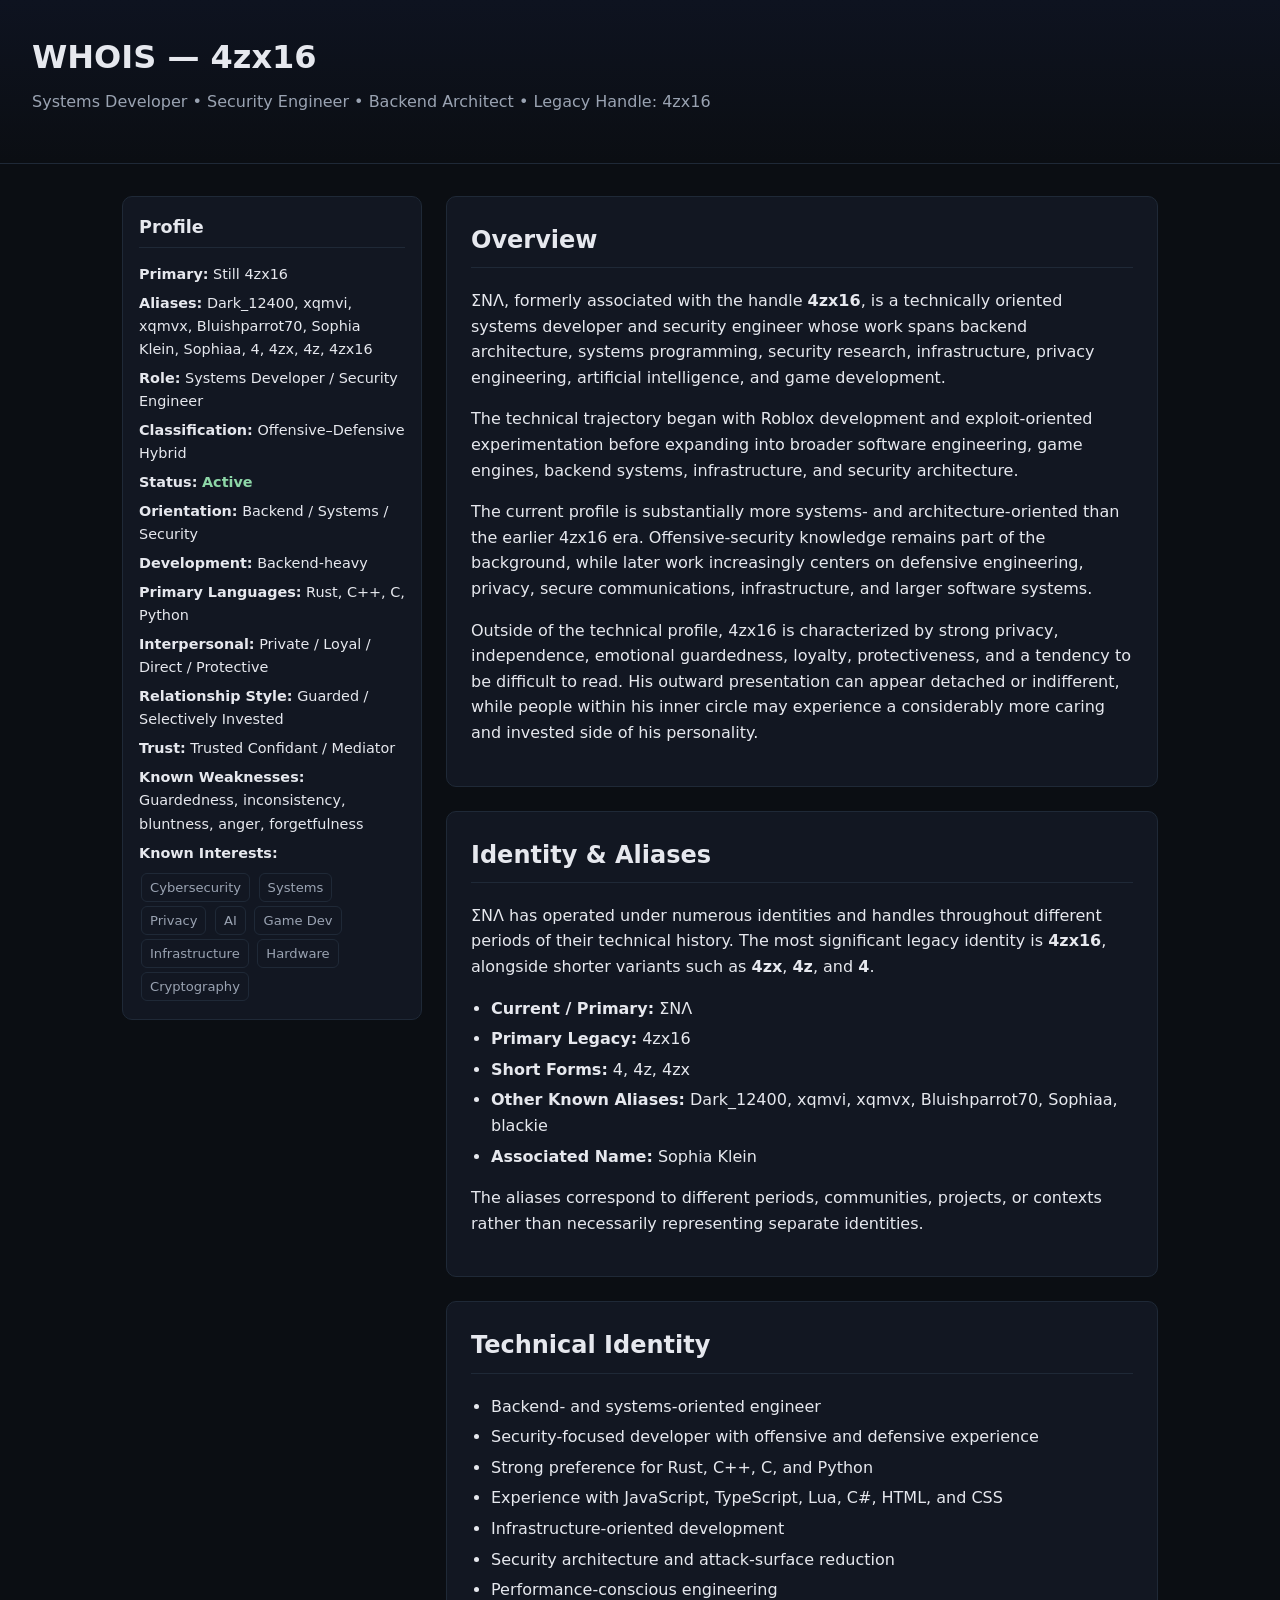
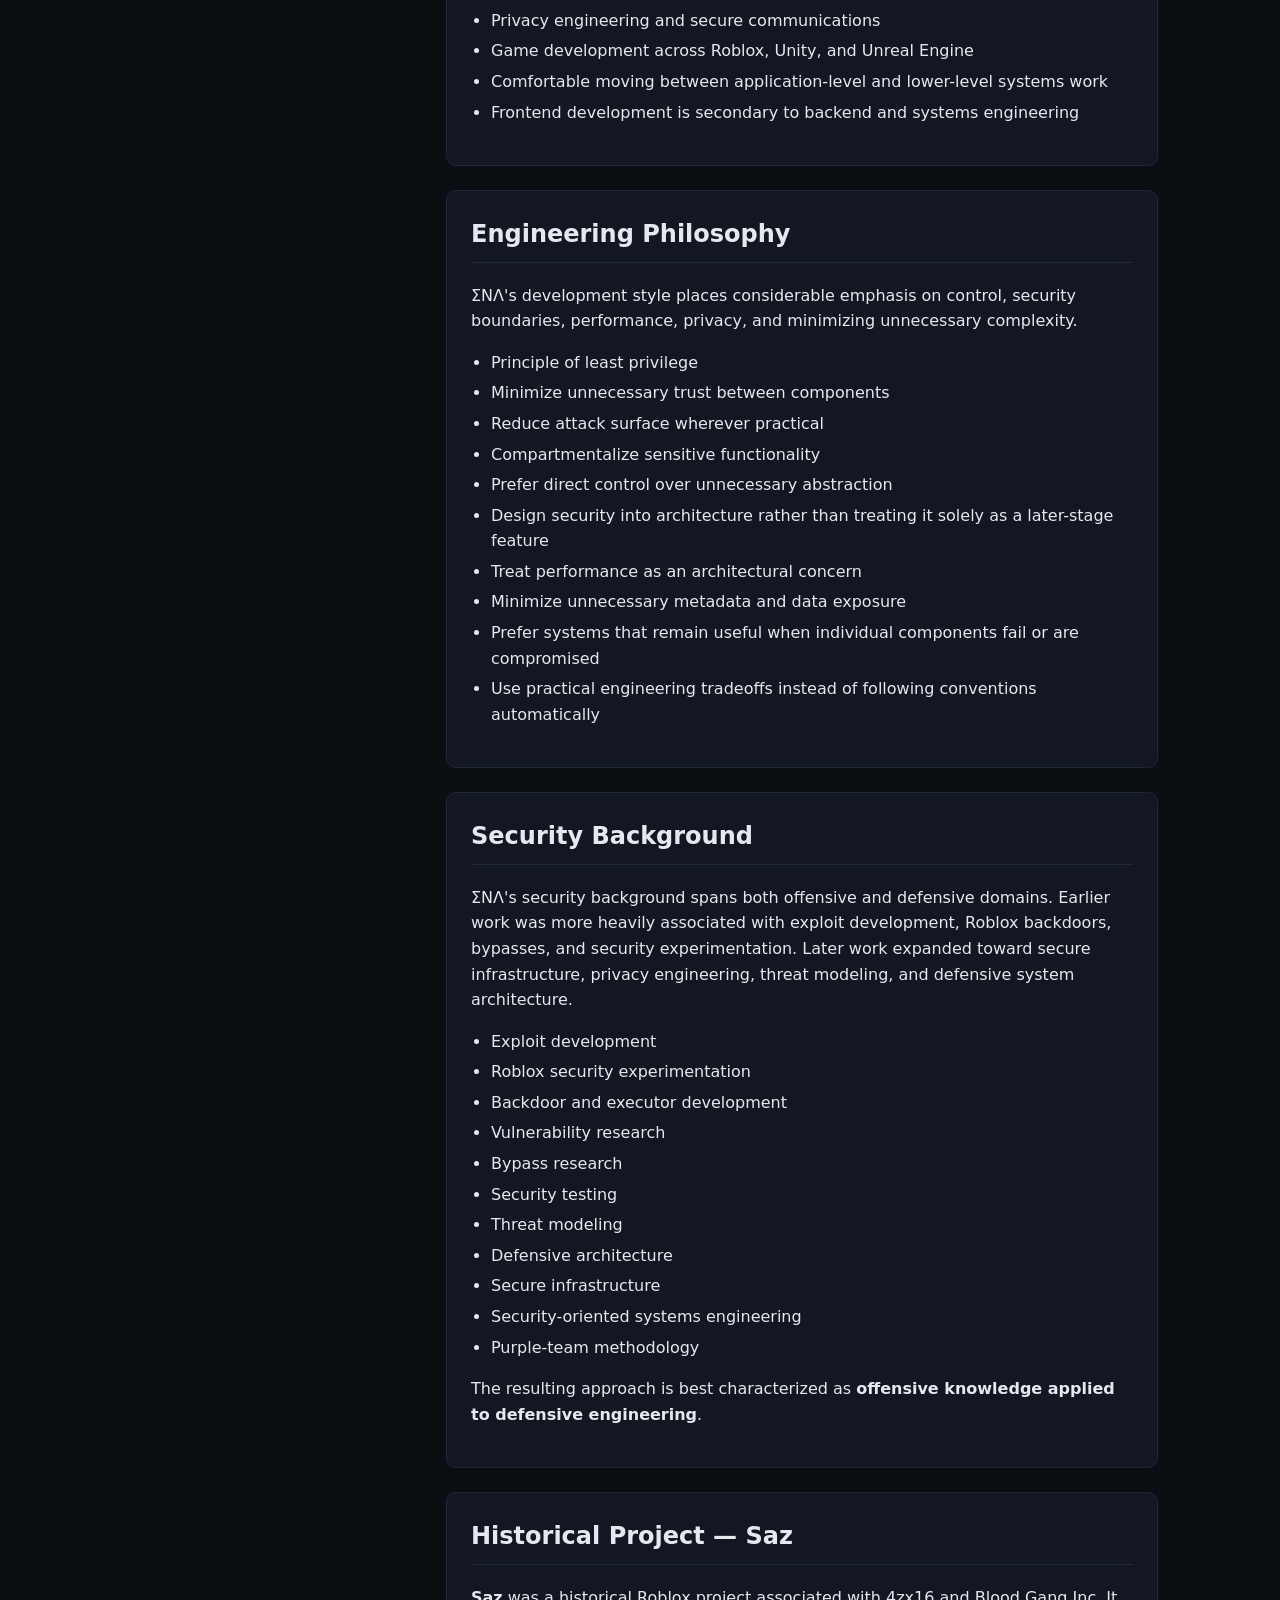
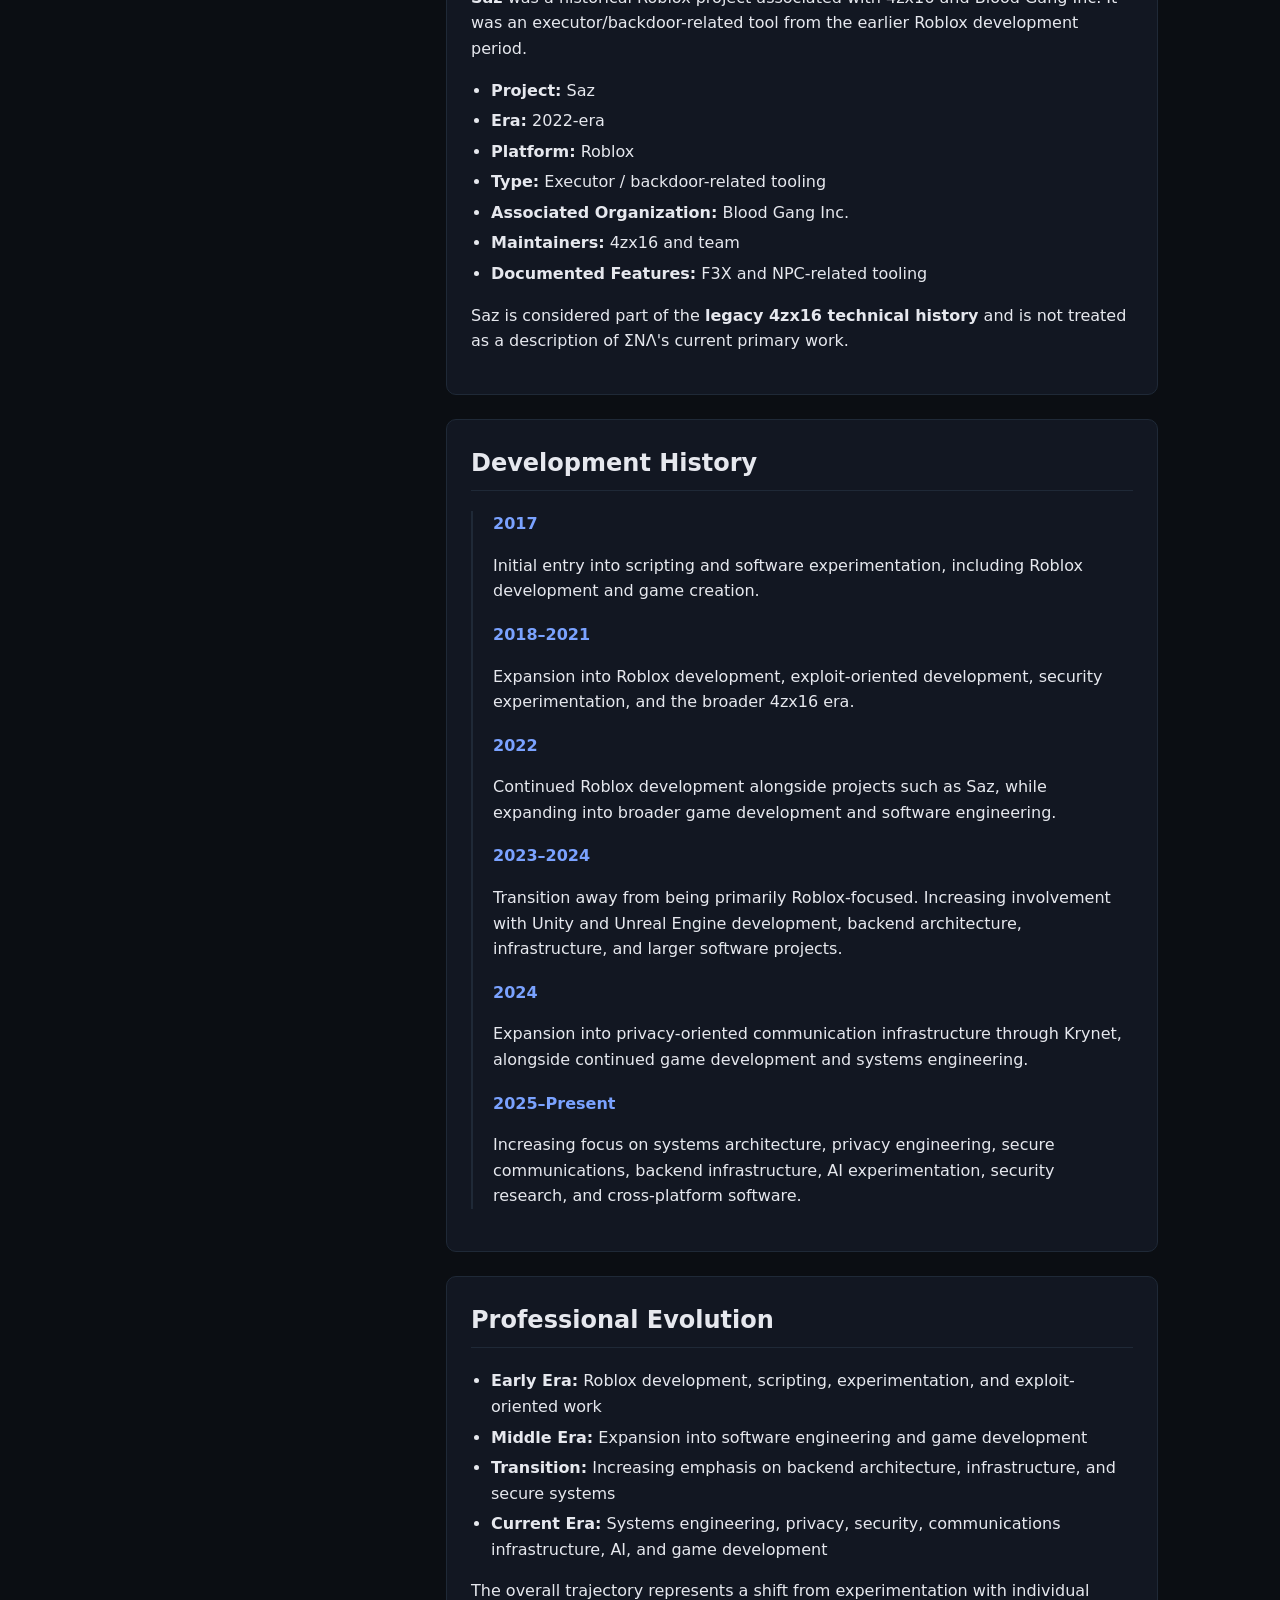
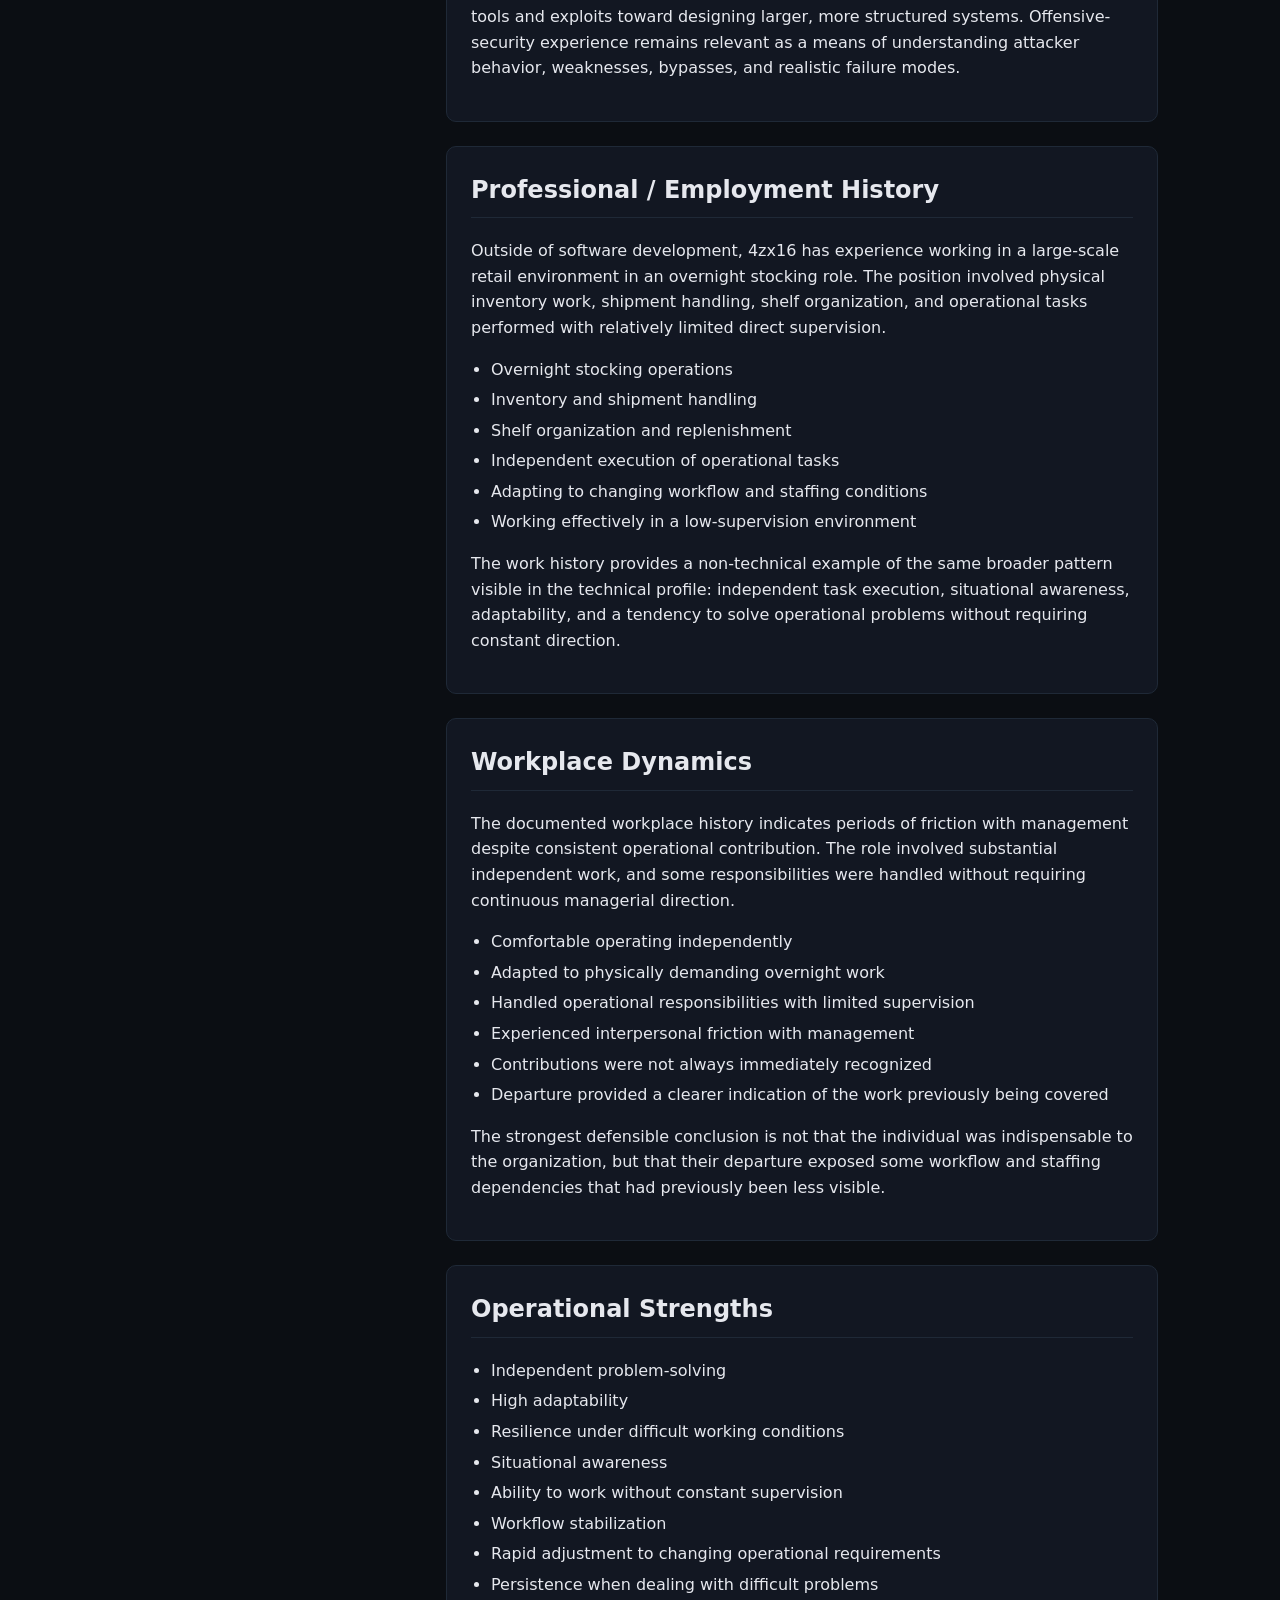
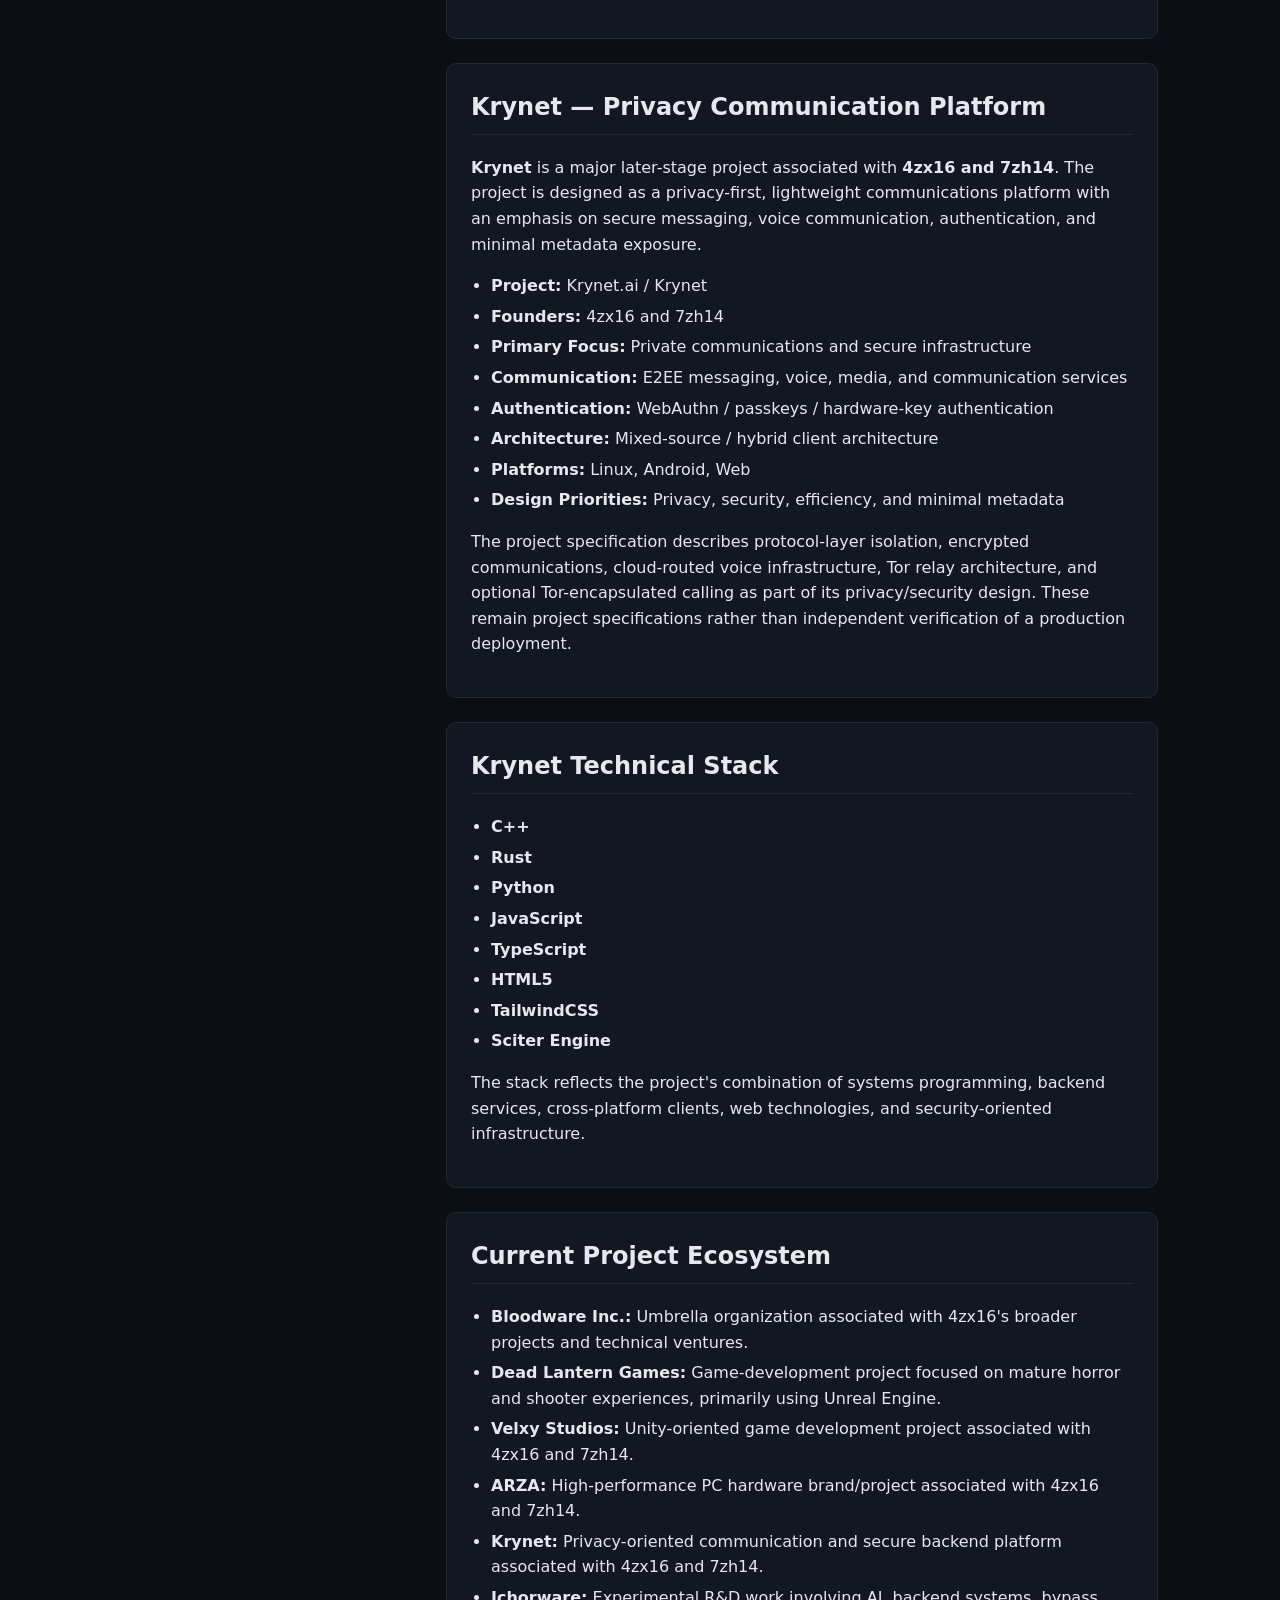
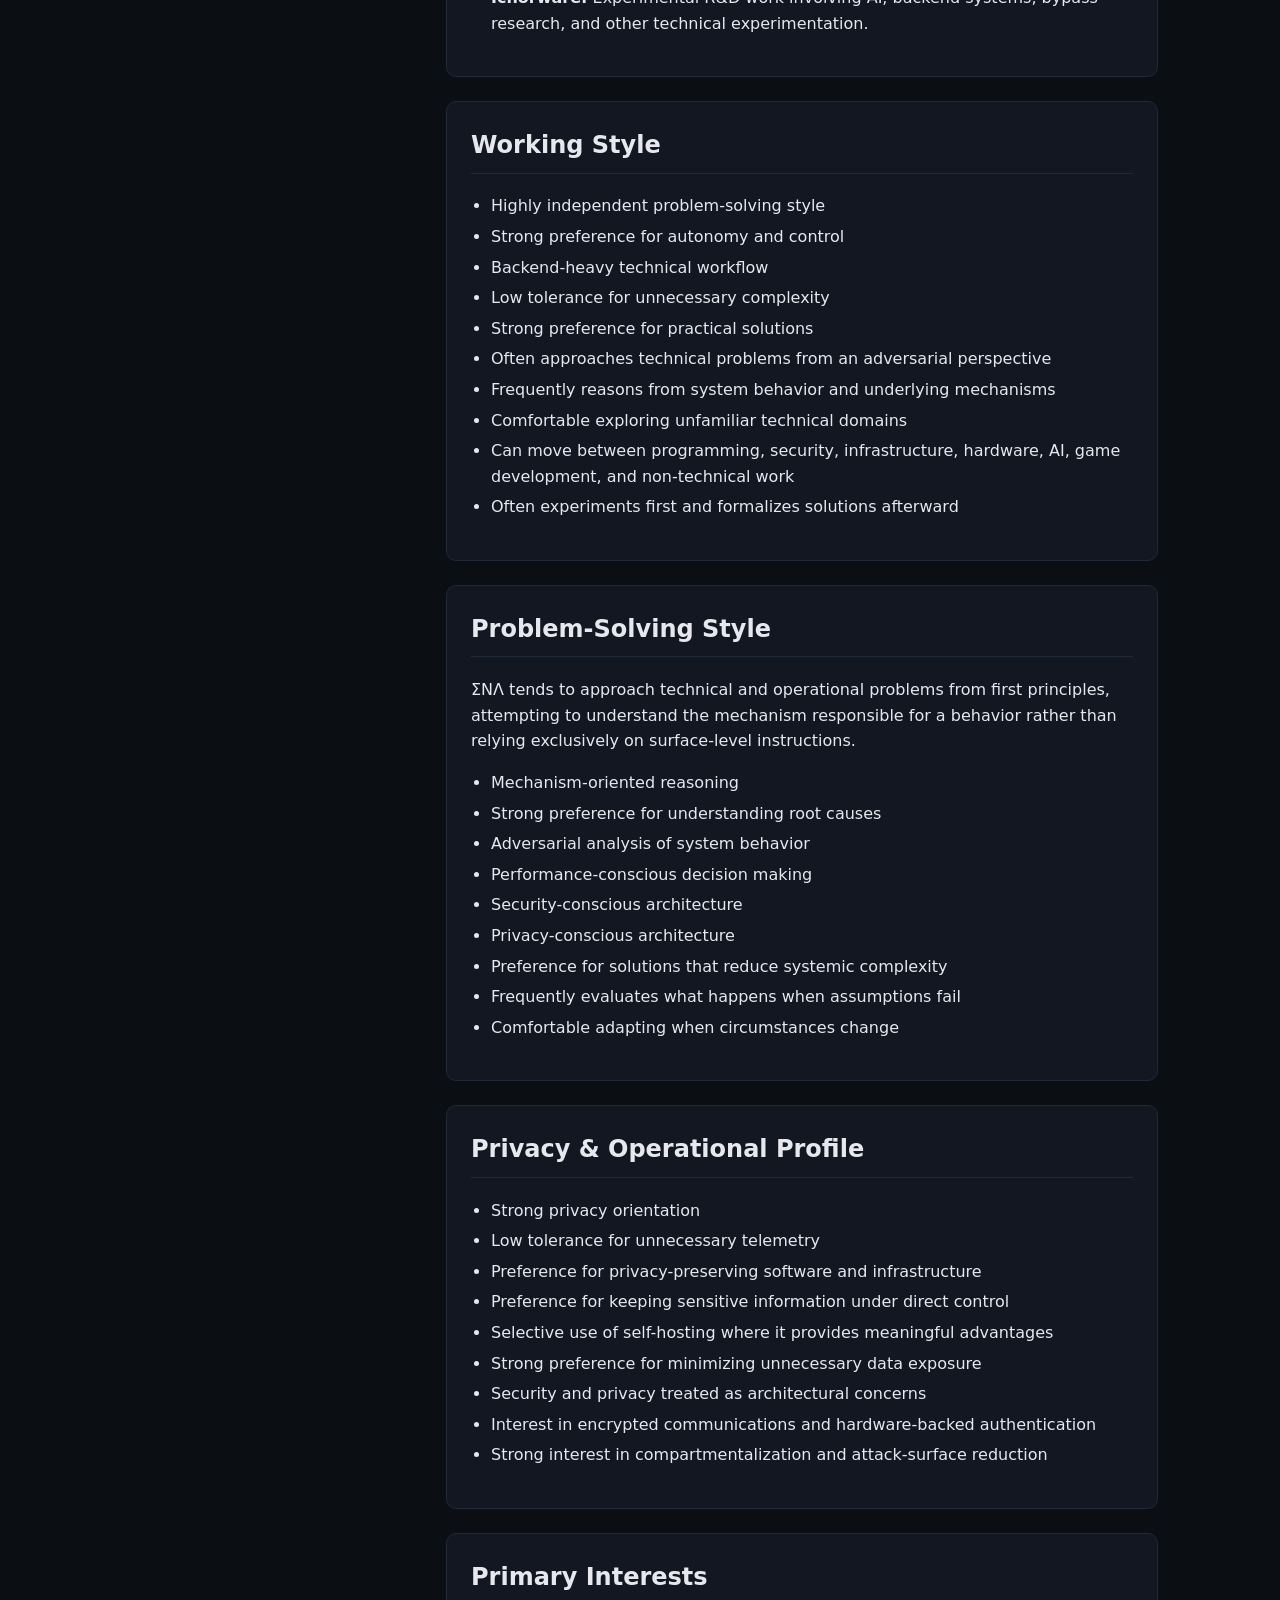
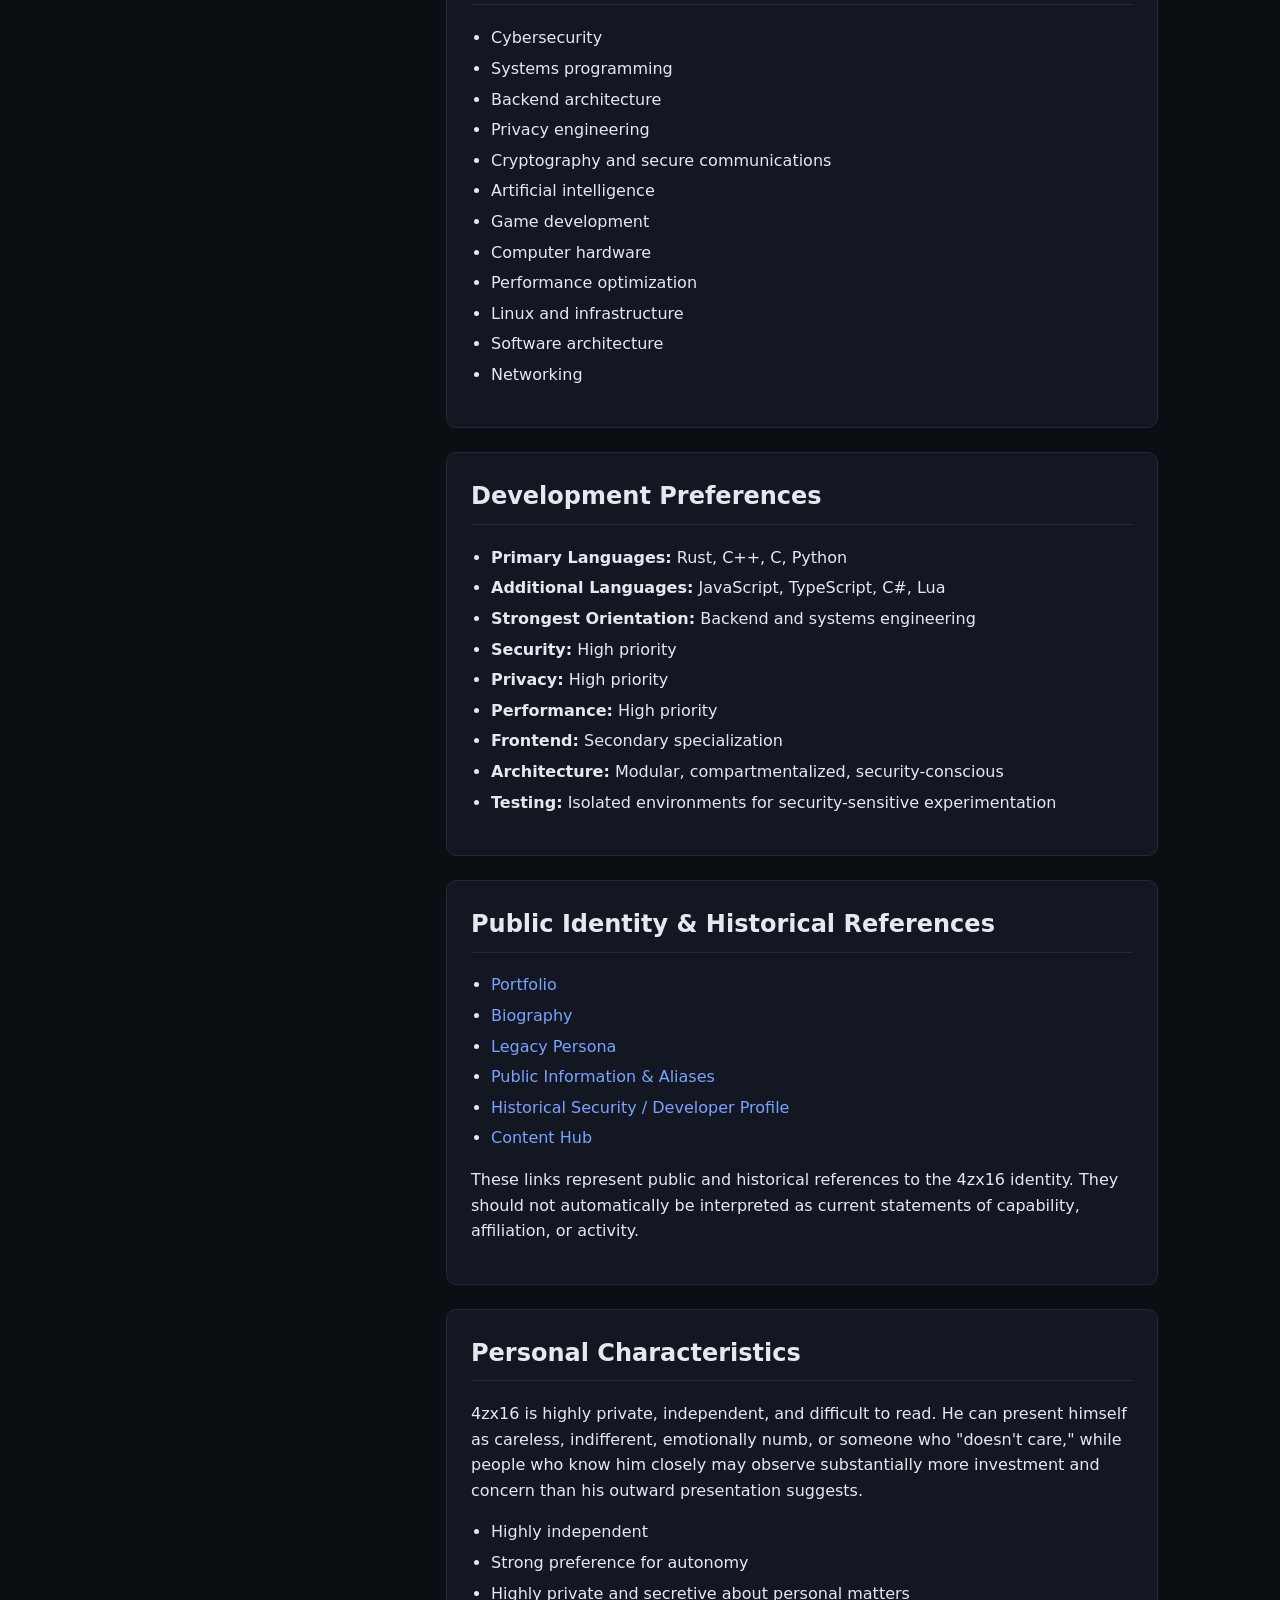
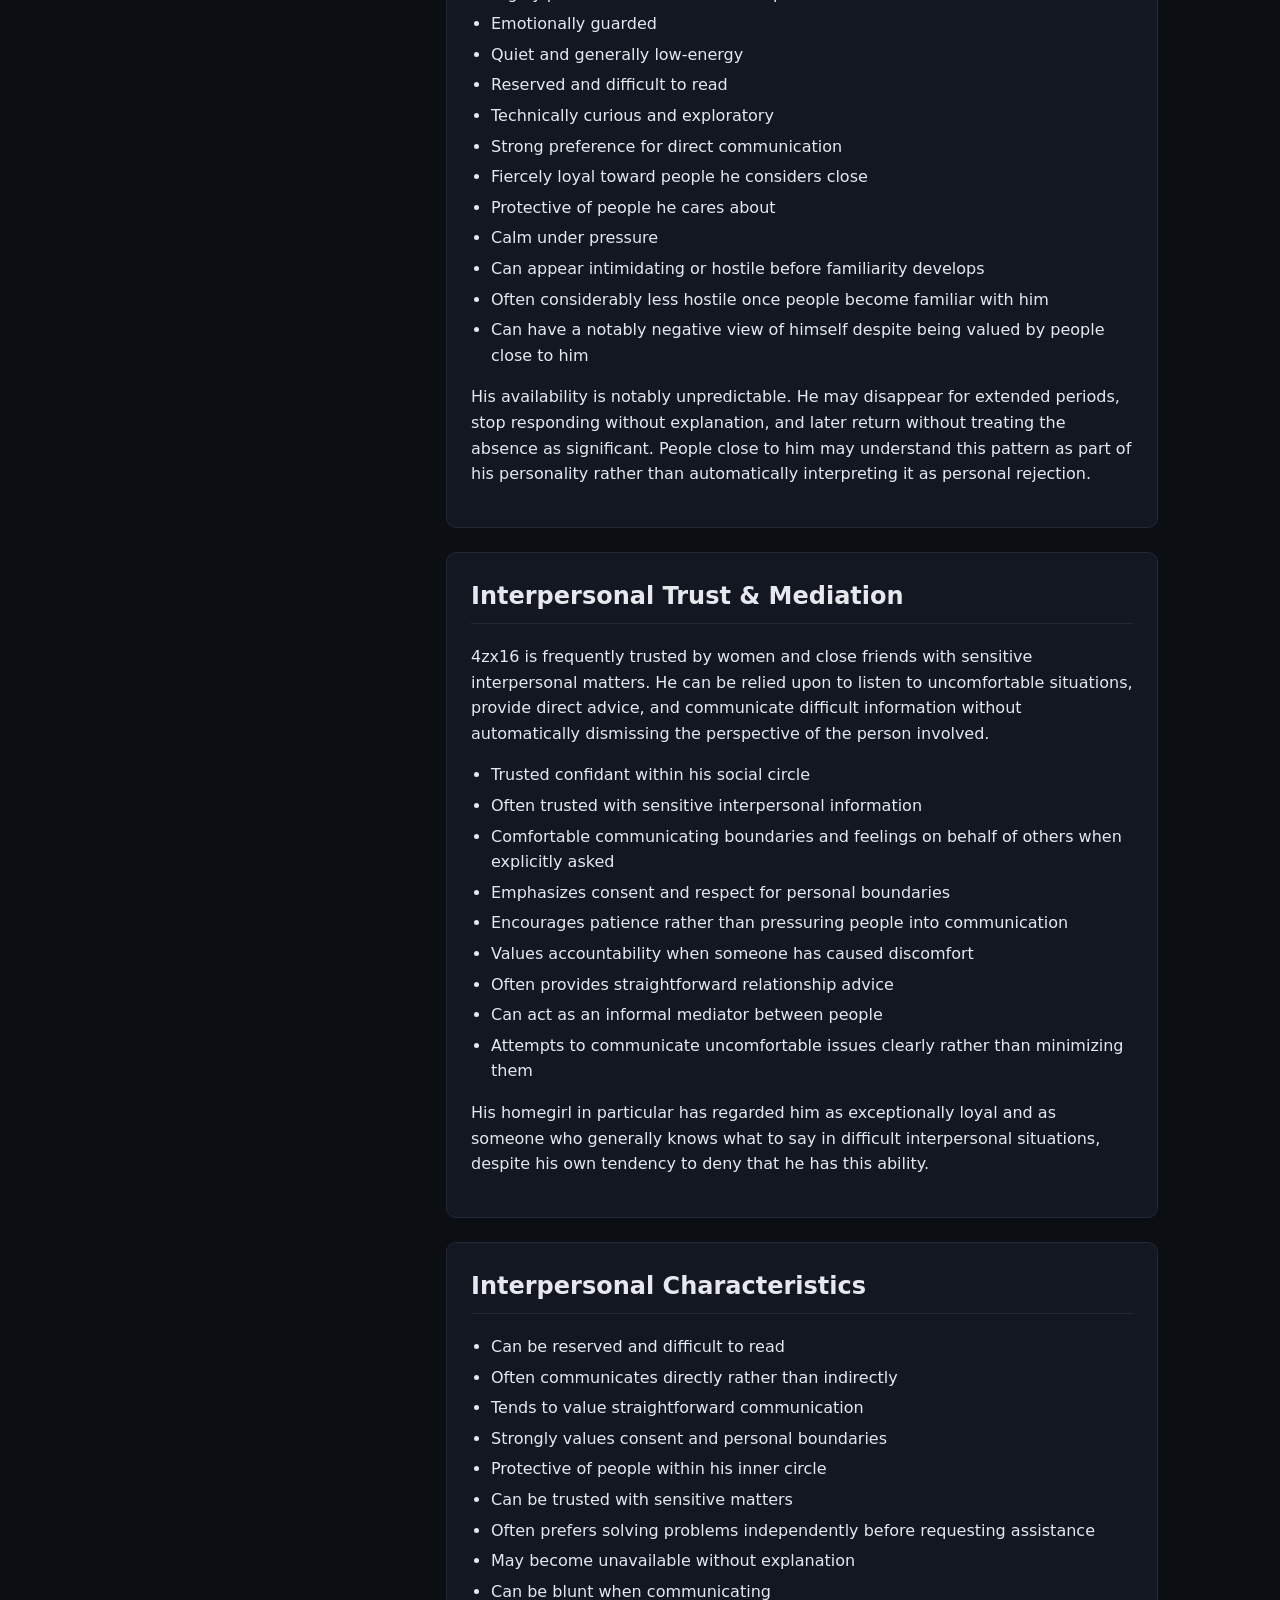
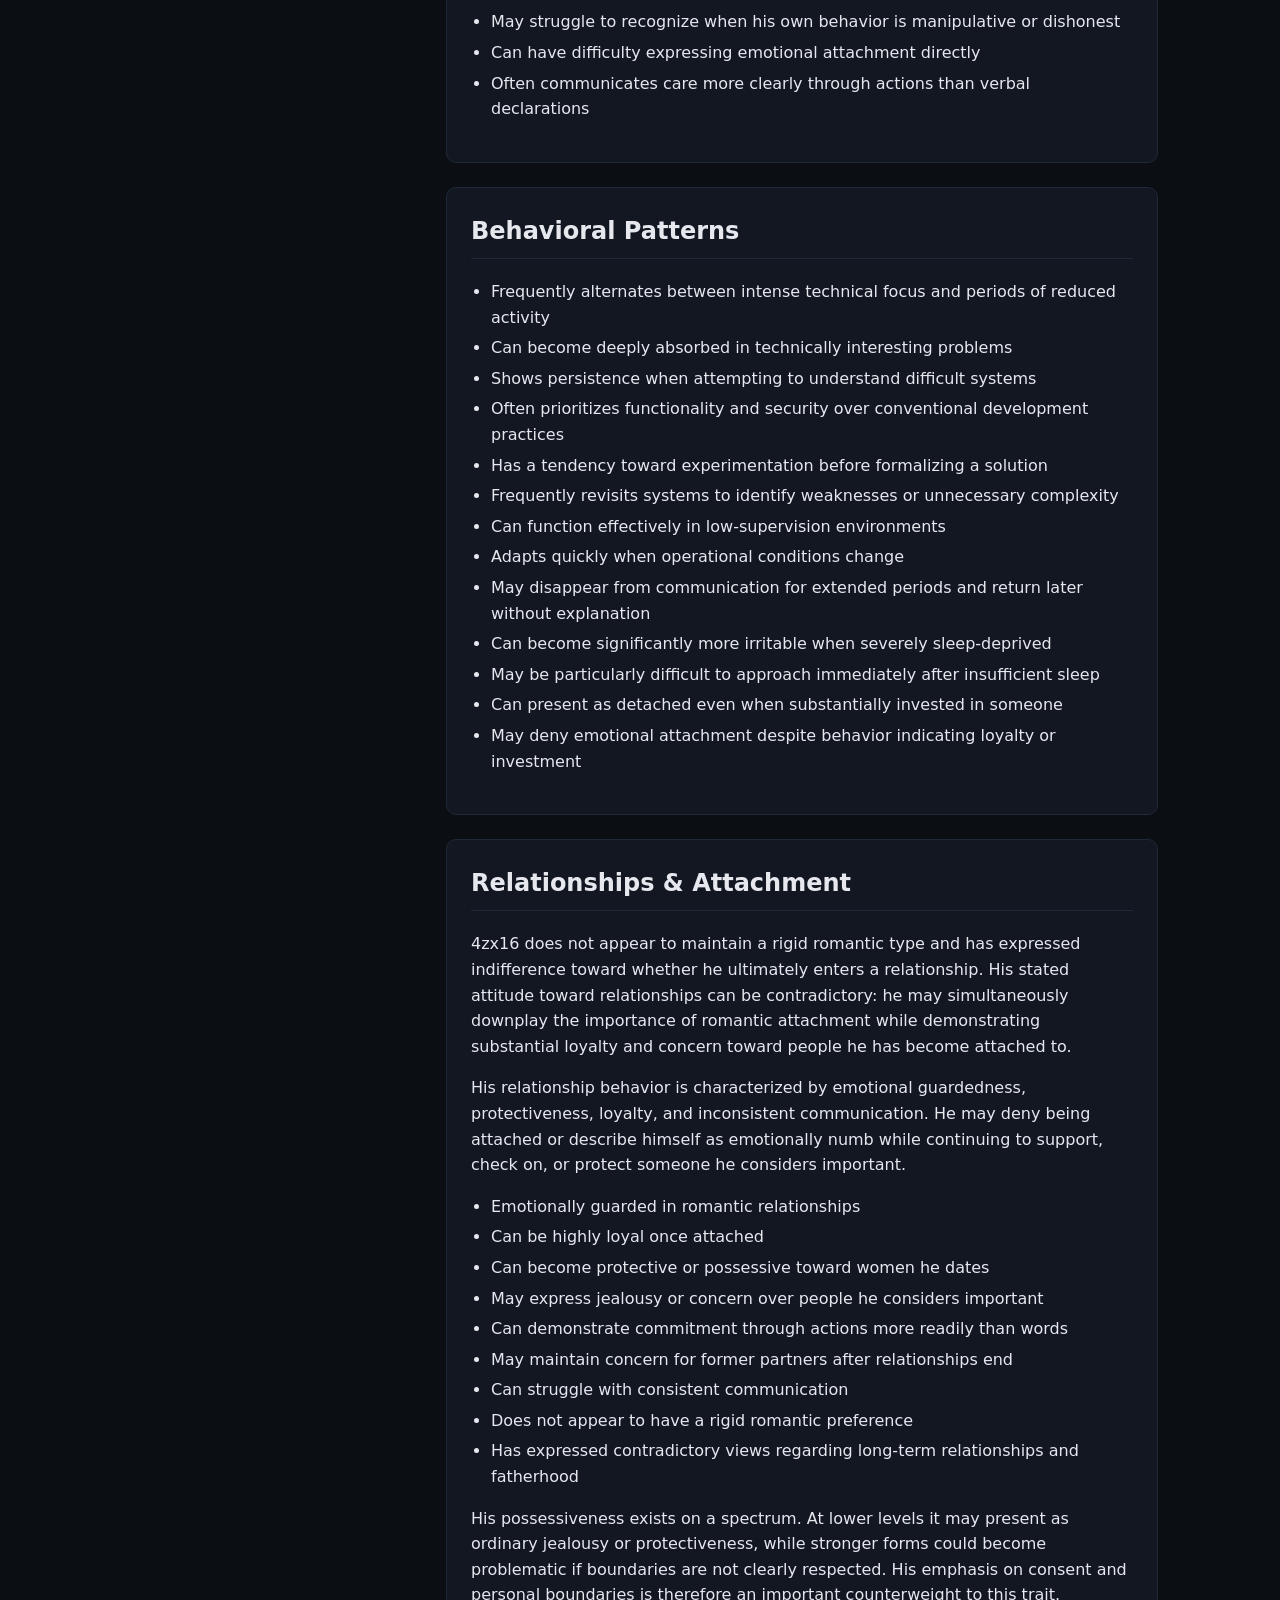
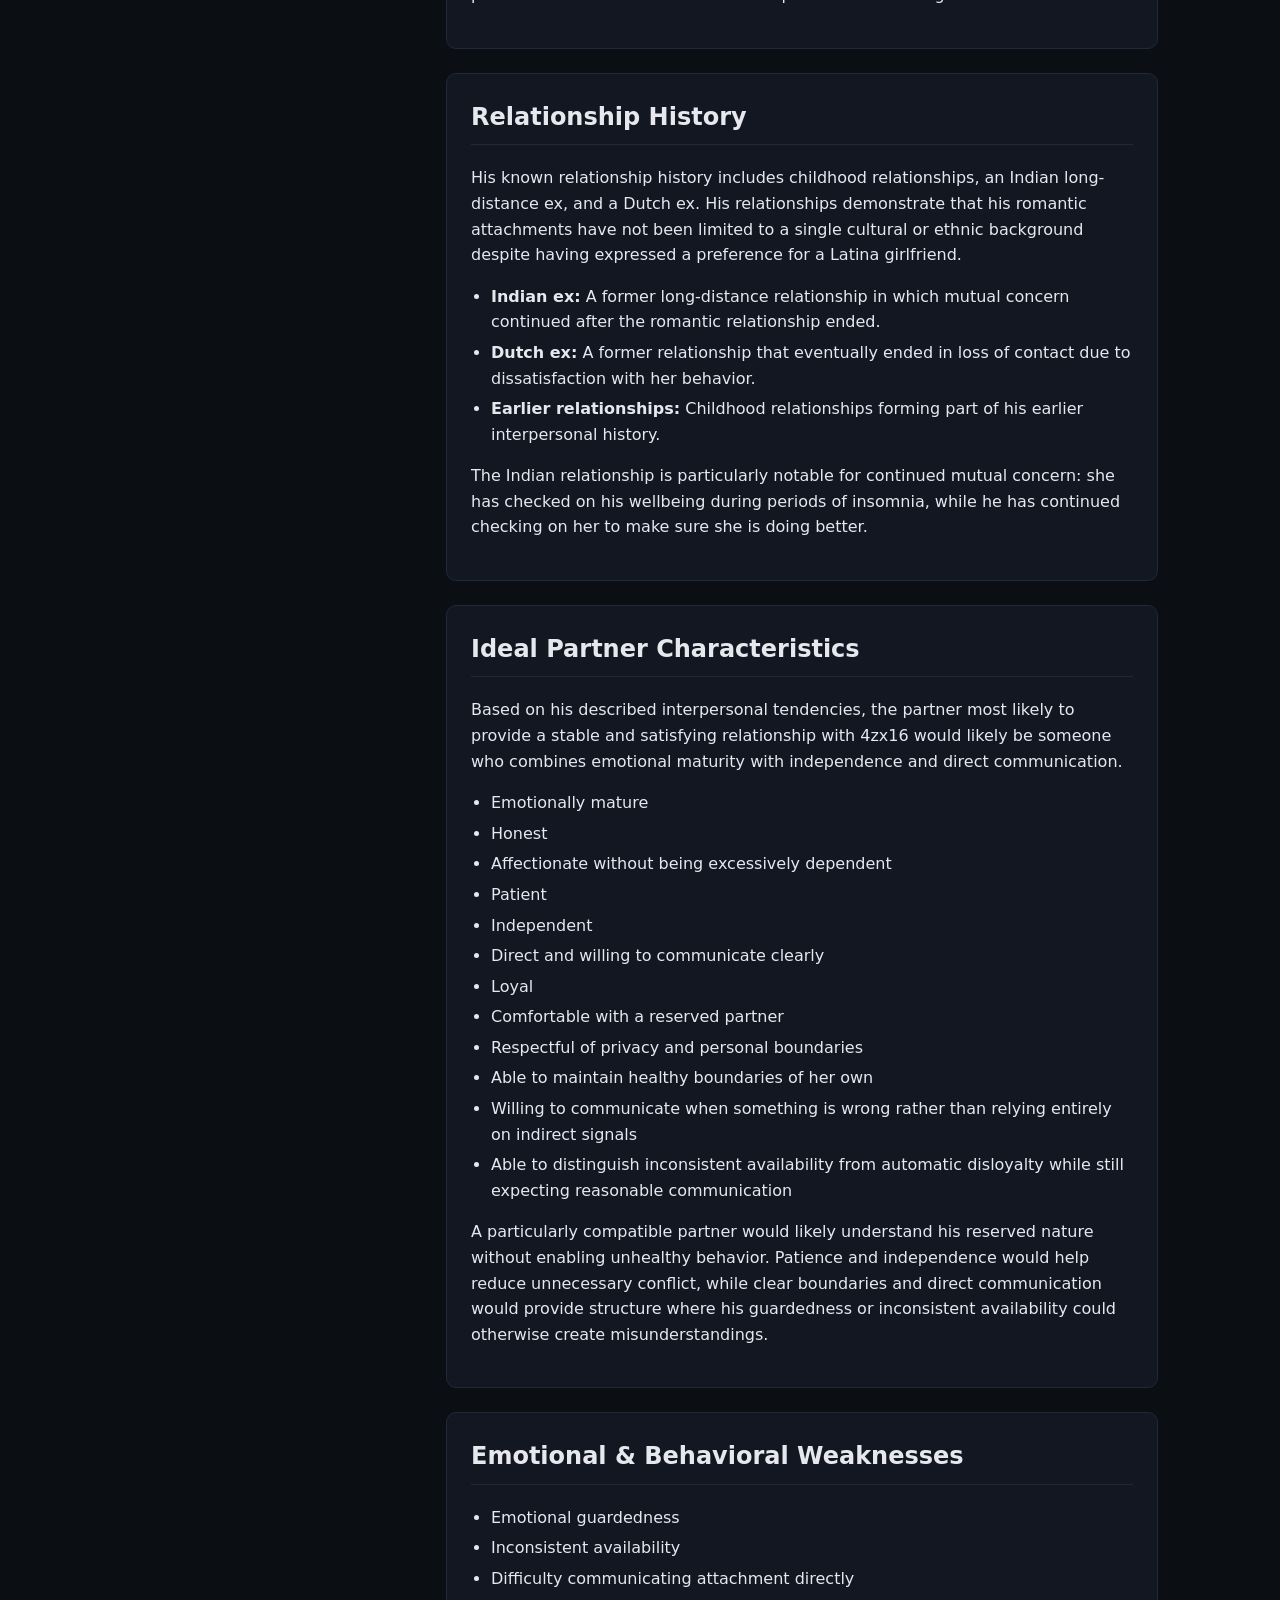
==== commit 4e38547e: "Update 4zx16.html" ====
--- a/individual/4zx16.html
+++ b/individual/4zx16.html
@@ -1,28 +1,183 @@
 <!DOCTYPE html>
 
-<html lang="en"> <head> <meta charset="UTF-8"> <meta name="viewport" content="width=device-width, initial-scale=1.0"> <title>WHOIS — ΣΝΛ (Sophiaa)</title>
-
-<style> :root{ --bg:#0b0e13; --panel:#121722; --text:#e6e8ee; --muted:#9aa3b2; --accent:#7aa2ff; --border:#1f2937; --danger:#f28d8d; --success:#8dd6a7; } *{ box-sizing:border-box; } body{ margin:0; font-family:system-ui,-apple-system,"Segoe UI",sans-serif; background:var(--bg); color:var(--text); line-height:1.6; } header{ padding:32px; border-bottom:1px solid var(--border); background:linear-gradient(#0e1320,#0b0e13); } h1{ margin:0; font-size:2rem; } header p{ color:var(--muted); margin-top:6px; } main{ max-width:1100px; margin:auto; padding:32px; } .grid{ display:grid; grid-template-columns:300px 1fr; gap:24px; } .infobox{ background:var(--panel); border:1px solid var(--border); border-radius:10px; padding:16px; font-size:.9rem; height:max-content; position:sticky; top:20px; } .infobox h2{ margin-top:0; font-size:1.1rem; border-bottom:1px solid var(--border); padding-bottom:6px; } .infobox p{ margin:6px 0; } section{ background:var(--panel); border:1px solid var(--border); border-radius:10px; padding:24px; margin-bottom:24px; } section h2{ margin-top:0; border-bottom:1px solid var(--border); padding-bottom:8px; } ul{ padding-left:20px; } li{ margin-bottom:5px; } a{ color:var(--accent); text-decoration:none; } a:hover{ text-decoration:underline; } .tag{ display:inline-block; padding:3px 8px; margin:2px; border:1px solid var(--border); border-radius:6px; color:var(--muted); font-size:.82rem; } .risk-high{ color:var(--danger); font-weight:700; } .status-active{ color:var(--success); font-weight:700; } .redacted{ position:relative; background:#000; color:#555; text-align:center; padding:20px; letter-spacing:.3em; border-radius:6px; } .timeline{ border-left:2px solid var(--border); padding-left:20px; } .timeline-item{ margin-bottom:18px; } .timeline-item strong{ color:var(--accent); } footer{ text-align:center; padding:20px; color:var(--muted); border-top:1px solid var(--border); } @media(max-width:800px){ .grid{ grid-template-columns:1fr; } .infobox{ position:static; } main{ padding:16px; } header{ padding:24px 16px; } } </style>
+<html lang="en">
+<head>
+<meta charset="UTF-8">
+<meta name="viewport" content="width=device-width, initial-scale=1.0">
+<meta name="robots" content="index, follow">
+<meta name="description" content="WHOIS profile for ΣΝΛ, formerly associated with 4zx16 — systems developer, security engineer, backend architect, privacy engineer, game developer, and technically independent problem solver.">
+<title>WHOIS — 4zx16</title>
+
+<style>
+:root{
+  --bg:#0b0e13;
+  --panel:#121722;
+  --text:#e6e8ee;
+  --muted:#9aa3b2;
+  --accent:#7aa2ff;
+  --border:#1f2937;
+  --danger:#f28d8d;
+  --success:#8dd6a7;
+}
+
+*{box-sizing:border-box;}
+
+body{
+  margin:0;
+  font-family:system-ui,-apple-system,"Segoe UI",sans-serif;
+  background:var(--bg);
+  color:var(--text);
+  line-height:1.6;
+}
+
+header{
+  padding:32px;
+  border-bottom:1px solid var(--border);
+  background:linear-gradient(#0e1320,#0b0e13);
+}
+
+h1{margin:0;font-size:2rem;}
+
+header p{
+  color:var(--muted);
+  margin-top:6px;
+}
+
+main{
+  max-width:1100px;
+  margin:auto;
+  padding:32px;
+}
+
+.grid{
+  display:grid;
+  grid-template-columns:300px 1fr;
+  gap:24px;
+}
+
+.infobox{
+  background:var(--panel);
+  border:1px solid var(--border);
+  border-radius:10px;
+  padding:16px;
+  font-size:.9rem;
+  height:max-content;
+  position:sticky;
+  top:20px;
+}
+
+.infobox h2{
+  margin-top:0;
+  font-size:1.1rem;
+  border-bottom:1px solid var(--border);
+  padding-bottom:6px;
+}
+
+.infobox p{margin:6px 0;}
+
+section{
+  background:var(--panel);
+  border:1px solid var(--border);
+  border-radius:10px;
+  padding:24px;
+  margin-bottom:24px;
+}
+
+section h2{
+  margin-top:0;
+  border-bottom:1px solid var(--border);
+  padding-bottom:8px;
+}
+
+ul{padding-left:20px;}
+
+li{margin-bottom:5px;}
+
+a{
+  color:var(--accent);
+  text-decoration:none;
+}
+
+a:hover{text-decoration:underline;}
+
+.tag{
+  display:inline-block;
+  padding:3px 8px;
+  margin:2px;
+  border:1px solid var(--border);
+  border-radius:6px;
+  color:var(--muted);
+  font-size:.82rem;
+}
+
+.risk-high{
+  color:var(--danger);
+  font-weight:700;
+}
+
+.status-active{
+  color:var(--success);
+  font-weight:700;
+}
+
+.redacted{
+  position:relative;
+  background:#000;
+  color:#555;
+  text-align:center;
+  padding:20px;
+  letter-spacing:.3em;
+  border-radius:6px;
+}
+
+.timeline{
+  border-left:2px solid var(--border);
+  padding-left:20px;
+}
+
+.timeline-item{margin-bottom:18px;}
+
+.timeline-item strong{color:var(--accent);}
+
+footer{
+  text-align:center;
+  padding:20px;
+  color:var(--muted);
+  border-top:1px solid var(--border);
+}
+
+@media(max-width:800px){
+  .grid{grid-template-columns:1fr;}
+  .infobox{position:static;}
+  main{padding:16px;}
+  header{padding:24px 16px;}
+}
+</style>
 
 </head>
 
 <body>
 
-<header> <h1>WHOIS — ΣΝΛ (Sophiaa)</h1> <p>Primary Identity • Systems Architect • Security Engineer • Legacy Handle: 4zx16</p> </header>
+<header>
+<h1>WHOIS — 4zx16</h1>
+<p>Systems Developer • Security Engineer • Backend Architect • Legacy Handle: 4zx16</p>
+</header>
 
 <main>
 
 <div class="grid">
 
-<!-- INFOBOX -->
-
 <div class="infobox">
 
 <h2>Profile</h2>
 
-<p><strong>Primary:</strong> ΣΝΛ</p>
-
-<p> <strong>Aliases:</strong> Dark_12400, xqmvi, xqmvx, Bluishparrot70, Sophia Klein, Sophiaa, 4, 4zx, blackie, 4z, 4zx16 </p>
+<p><strong>Primary:</strong> Still 4zx16</p>
+
+<p>
+<strong>Aliases:</strong>
+Dark_12400, xqmvi, xqmvx, Bluishparrot70,
+Sophia Klein, Sophiaa, 4, 4zx, 4z, 4zx16
+</p>
 
 <p><strong>Role:</strong> Systems Developer / Security Engineer</p>
 
@@ -36,130 +191,916 @@
 
 <p><strong>Primary Languages:</strong> Rust, C++, C, Python</p>
 
+<p><strong>Interpersonal:</strong> Private / Loyal / Direct / Protective</p>
+
+<p><strong>Relationship Style:</strong> Guarded / Selectively Invested</p>
+
+<p><strong>Trust:</strong> Trusted Confidant / Mediator</p>
+
+<p><strong>Known Weaknesses:</strong> Guardedness, inconsistency, bluntness, anger, forgetfulness</p>
+
 <p><strong>Known Interests:</strong></p>
 
-<div> <span class="tag">Cybersecurity</span> <span class="tag">Systems</span> <span class="tag">Privacy</span> <span class="tag">AI</span> <span class="tag">Game Dev</span> <span class="tag">Hardware</span> </div>
-
+<div>
+<span class="tag">Cybersecurity</span>
+<span class="tag">Systems</span>
+<span class="tag">Privacy</span>
+<span class="tag">AI</span>
+<span class="tag">Game Dev</span>
+<span class="tag">Infrastructure</span>
+<span class="tag">Hardware</span>
+<span class="tag">Cryptography</span>
 </div>
 
-<!-- MAIN CONTENT -->
+</div>
 
 <div>
 
-<section> <h2>Overview</h2>
-
-<p> ΣΝΛ, formerly associated with the handle 4zx16, is a technically oriented systems developer and security engineer whose work spans backend architecture, systems programming, security research, infrastructure, privacy engineering, artificial intelligence, and game development. </p>
-
-<p> Their technical identity is strongly backend- and systems-oriented. Rather than specializing primarily in user interfaces, ΣΝΛ tends to focus on the underlying mechanisms that make software operate: architecture, infrastructure, performance, security boundaries, protocols, and system behavior. </p>
-
-<p> Their earlier technical history included exploit-oriented development and security experimentation. Over time, this developed into a broader offensive–defensive approach in which knowledge of attacker behavior is applied to defensive architecture and system design. </p> </section>
-
-<section> <h2>Identity & Aliases</h2>
-
-<p> ΣΝΛ has operated under numerous identities and handles throughout different periods of their technical history. The most significant legacy identity is <strong>4zx16</strong>, alongside shorter variants such as <strong>4zx</strong>, <strong>4z</strong>, and <strong>4</strong>. </p>
-
-<ul> <li><strong>Current / Primary:</strong> ΣΝΛ</li> <li><strong>Primary Legacy:</strong> 4zx16</li> <li><strong>Short Forms:</strong> 4, 4z, 4zx</li> <li><strong>Other Known Aliases:</strong> Dark_12400, xqmvi, xqmvx, Bluishparrot70, Sophiaa, blackie</li> <li><strong>Associated Name:</strong> Sophia Klein</li> </ul>
-
-<p> The different aliases correspond to different periods, communities, or contexts rather than necessarily representing separate identities. </p> </section>
-
-<section> <h2>Technical Identity</h2>
-
-<ul> <li>Backend- and systems-oriented engineer</li> <li>Security-focused developer with offensive and defensive experience</li> <li>Strong preference for Rust, C++, C, and Python</li> <li>Experienced with infrastructure-oriented development</li> <li>Strong interest in performance optimization</li> <li>Strong interest in security architecture and attack-surface reduction</li> <li>Comfortable moving between high-level application development and lower-level systems work</li> <li>Frontend development is secondary to backend and systems engineering</li> </ul> </section>
-
-<section> <h2>Engineering Philosophy</h2>
-
-<p> ΣΝΛ's development style places considerable emphasis on control, security boundaries, performance, and minimizing unnecessary complexity. </p>
-
-<ul> <li>Principle of least privilege</li> <li>Minimize unnecessary trust between components</li> <li>Reduce attack surface wherever practical</li> <li>Compartmentalize sensitive functionality</li> <li>Prefer direct control over unnecessary abstraction</li> <li>Design security into architecture rather than treating it solely as a later-stage feature</li> <li>Treat performance as an architectural concern</li> <li>Prefer systems that remain useful even when individual components are compromised</li> </ul> </section>
-
-<section> <h2>Security Background</h2>
-
-<p> ΣΝΛ's security experience spans both offensive and defensive domains. Earlier work was more heavily oriented toward exploits, bypasses, and security experimentation. Later work increasingly shifted toward defensive architecture, secure infrastructure, and reducing the consequences of successful attacks. </p>
-
-<ul> <li>Exploit development</li> <li>Vulnerability research</li> <li>Bypass research</li> <li>Security testing</li> <li>Threat modeling</li> <li>Defensive architecture</li> <li>Secure infrastructure</li> <li>Security-oriented systems engineering</li> <li>Purple-team methodology</li> </ul>
-
-<p> The resulting approach is best characterized as <strong>offensive knowledge applied to defensive engineering</strong>. </p> </section>
-
-<section> <h2>Development History</h2>
+<section>
+<h2>Overview</h2>
+
+<p>
+ΣΝΛ, formerly associated with the handle <strong>4zx16</strong>, is a technically
+oriented systems developer and security engineer whose work spans backend
+architecture, systems programming, security research, infrastructure,
+privacy engineering, artificial intelligence, and game development.
+</p>
+
+<p>
+The technical trajectory began with Roblox development and exploit-oriented
+experimentation before expanding into broader software engineering, game
+engines, backend systems, infrastructure, and security architecture.
+</p>
+
+<p>
+The current profile is substantially more systems- and architecture-oriented
+than the earlier 4zx16 era. Offensive-security knowledge remains part of the
+background, while later work increasingly centers on defensive engineering,
+privacy, secure communications, infrastructure, and larger software systems.
+</p>
+
+<p>
+Outside of the technical profile, 4zx16 is characterized by strong privacy,
+independence, emotional guardedness, loyalty, protectiveness, and a tendency
+to be difficult to read. His outward presentation can appear detached or
+indifferent, while people within his inner circle may experience a
+considerably more caring and invested side of his personality.
+</p>
+
+</section>
+
+<section>
+<h2>Identity & Aliases</h2>
+
+<p>
+ΣΝΛ has operated under numerous identities and handles throughout different
+periods of their technical history. The most significant legacy identity is
+<strong>4zx16</strong>, alongside shorter variants such as <strong>4zx</strong>,
+<strong>4z</strong>, and <strong>4</strong>.
+</p>
+
+<ul>
+<li><strong>Current / Primary:</strong> ΣΝΛ</li>
+<li><strong>Primary Legacy:</strong> 4zx16</li>
+<li><strong>Short Forms:</strong> 4, 4z, 4zx</li>
+<li><strong>Other Known Aliases:</strong> Dark_12400, xqmvi, xqmvx, Bluishparrot70, Sophiaa, blackie</li>
+<li><strong>Associated Name:</strong> Sophia Klein</li>
+</ul>
+
+<p>
+The aliases correspond to different periods, communities, projects, or
+contexts rather than necessarily representing separate identities.
+</p>
+
+</section>
+
+<section>
+<h2>Technical Identity</h2>
+
+<ul>
+<li>Backend- and systems-oriented engineer</li>
+<li>Security-focused developer with offensive and defensive experience</li>
+<li>Strong preference for Rust, C++, C, and Python</li>
+<li>Experience with JavaScript, TypeScript, Lua, C#, HTML, and CSS</li>
+<li>Infrastructure-oriented development</li>
+<li>Security architecture and attack-surface reduction</li>
+<li>Performance-conscious engineering</li>
+<li>Privacy engineering and secure communications</li>
+<li>Game development across Roblox, Unity, and Unreal Engine</li>
+<li>Comfortable moving between application-level and lower-level systems work</li>
+<li>Frontend development is secondary to backend and systems engineering</li>
+</ul>
+
+</section>
+
+<section>
+<h2>Engineering Philosophy</h2>
+
+<p>
+ΣΝΛ's development style places considerable emphasis on control, security
+boundaries, performance, privacy, and minimizing unnecessary complexity.
+</p>
+
+<ul>
+<li>Principle of least privilege</li>
+<li>Minimize unnecessary trust between components</li>
+<li>Reduce attack surface wherever practical</li>
+<li>Compartmentalize sensitive functionality</li>
+<li>Prefer direct control over unnecessary abstraction</li>
+<li>Design security into architecture rather than treating it solely as a later-stage feature</li>
+<li>Treat performance as an architectural concern</li>
+<li>Minimize unnecessary metadata and data exposure</li>
+<li>Prefer systems that remain useful when individual components fail or are compromised</li>
+<li>Use practical engineering tradeoffs instead of following conventions automatically</li>
+</ul>
+
+</section>
+
+<section>
+<h2>Security Background</h2>
+
+<p>
+ΣΝΛ's security background spans both offensive and defensive domains. Earlier
+work was more heavily associated with exploit development, Roblox backdoors,
+bypasses, and security experimentation. Later work expanded toward secure
+infrastructure, privacy engineering, threat modeling, and defensive system
+architecture.
+</p>
+
+<ul>
+<li>Exploit development</li>
+<li>Roblox security experimentation</li>
+<li>Backdoor and executor development</li>
+<li>Vulnerability research</li>
+<li>Bypass research</li>
+<li>Security testing</li>
+<li>Threat modeling</li>
+<li>Defensive architecture</li>
+<li>Secure infrastructure</li>
+<li>Security-oriented systems engineering</li>
+<li>Purple-team methodology</li>
+</ul>
+
+<p>
+The resulting approach is best characterized as
+<strong>offensive knowledge applied to defensive engineering</strong>.
+</p>
+
+</section>
+
+<section>
+<h2>Historical Project — Saz</h2>
+
+<p>
+<strong>Saz</strong> was a historical Roblox project associated with 4zx16 and
+Blood Gang Inc. It was an executor/backdoor-related tool from the earlier
+Roblox development period.
+</p>
+
+<ul>
+<li><strong>Project:</strong> Saz</li>
+<li><strong>Era:</strong> 2022-era</li>
+<li><strong>Platform:</strong> Roblox</li>
+<li><strong>Type:</strong> Executor / backdoor-related tooling</li>
+<li><strong>Associated Organization:</strong> Blood Gang Inc.</li>
+<li><strong>Maintainers:</strong> 4zx16 and team</li>
+<li><strong>Documented Features:</strong> F3X and NPC-related tooling</li>
+</ul>
+
+<p>
+Saz is considered part of the <strong>legacy 4zx16 technical history</strong>
+and is not treated as a description of ΣΝΛ's current primary work.
+</p>
+
+</section>
+
+<section>
+<h2>Development History</h2>
 
 <div class="timeline">
 
-<div class="timeline-item"> <strong>2017</strong> <p> Initial entry into scripting and software experimentation, including Roblox development. </p> </div>
-
-<div class="timeline-item"> <strong>2018–2021</strong> <p> Expansion into exploit-oriented development, security experimentation, and the broader 4zx16 era. </p> </div>
-
-<div class="timeline-item"> <strong>2022</strong> <p> Expansion into game development and broader software engineering. </p> </div>
-
-<div class="timeline-item"> <strong>2024</strong> <p> Increasing emphasis on backend engineering, infrastructure, and secure systems. </p> </div>
-
-<div class="timeline-item"> <strong>2025–Present</strong> <p> Increasing focus on systems architecture, privacy engineering, security, infrastructure, AI experimentation, and the ΣΝΛ identity. </p> </div>
-
-</div> </section>
-
-<section> <h2>Professional Evolution</h2>
-
-<ul> <li><strong>Early Era:</strong> Highly visible experimentation and exploit-oriented development</li> <li><strong>Middle Era:</strong> Expansion into software engineering and game development</li> <li><strong>Transition:</strong> Increasing emphasis on backend architecture and secure systems</li> <li><strong>Current Era:</strong> Systems engineering, infrastructure, security, privacy, and AI</li> </ul>
-
-<p> The overall trajectory represents a shift from experimentation with individual exploits and systems toward designing larger, more structured systems. Offensive-security experience remains relevant as a way of understanding attacker behavior, weaknesses, and realistic failure modes. </p> </section>
-
-<section> <h2>Working Style</h2>
-
-<ul> <li>Highly independent problem-solving style</li> <li>Strong preference for autonomy and control</li> <li>Backend-heavy technical workflow</li> <li>Low tolerance for unnecessary complexity</li> <li>Strong preference for practical solutions over theoretical elegance alone</li> <li>Often approaches technical problems from an adversarial perspective</li> <li>Frequently reasons from system behavior and underlying mechanisms</li> <li>Comfortable exploring unfamiliar technical domains</li> <li>Can rapidly switch between programming, security, infrastructure, hardware, and other technical subjects</li> </ul> </section>
-
-<section> <h2>Problem-Solving Style</h2>
-
-<p> ΣΝΛ tends to approach technical problems from first principles, attempting to understand the mechanism responsible for a behavior rather than relying exclusively on surface-level documentation. </p>
-
-<ul> <li>Mechanism-oriented reasoning</li> <li>Strong preference for understanding root causes</li> <li>Adversarial analysis of system behavior</li> <li>Performance-conscious decision making</li> <li>Security-conscious architecture</li> <li>Preference for solutions that reduce systemic complexity</li> <li>Frequently evaluates what happens when assumptions fail</li> </ul> </section>
-
-<section> <h2>Privacy & Operational Profile</h2>
-
-<ul> <li>Strong privacy orientation</li> <li>Low tolerance for unnecessary telemetry</li> <li>Preference for privacy-preserving software and infrastructure</li> <li>Preference for privacy-oriented European services where practical</li> <li>Preference for keeping sensitive information under direct control</li> <li>Selective use of self-hosting rather than self-hosting everything indiscriminately</li> <li>Strong preference for minimizing unnecessary data exposure</li> <li>Security and privacy are treated as architectural concerns rather than cosmetic features</li> </ul> </section>
-
-<section> <h2>Primary Interests</h2>
-
-<ul> <li>Cybersecurity</li> <li>Systems programming</li> <li>Backend architecture</li> <li>Privacy engineering</li> <li>Cryptography and secure communications</li> <li>Artificial intelligence</li> <li>Game development</li> <li>Computer hardware</li> <li>Performance optimization</li> <li>Linux and infrastructure</li> <li>Software architecture</li> </ul> </section>
-
-<section> <h2>Development Preferences</h2>
-
-<ul> <li><strong>Preferred Languages:</strong> Rust, C++, C, Python</li> <li><strong>Strongest Orientation:</strong> Backend and systems engineering</li> <li><strong>Security:</strong> High priority</li> <li><strong>Performance:</strong> High priority</li> <li><strong>Frontend:</strong> Secondary specialization</li> <li><strong>Architecture:</strong> Modular, compartmentalized, security-conscious</li> <li><strong>Testing:</strong> Isolated environments for security-sensitive experimentation</li> </ul> </section>
-
-<section> <h2>Public Identity</h2>
-
-<ul> <li><a href="https://4zx16-dev.carrd.co">Portfolio</a></li> <li><a href="https://4zx16.carrd.co">Biography</a></li> <li><a href="https://degenerates2.carrd.co/#l4zx16">Legacy Persona</a></li> <li><a href="https://4zx16-info.carrd.co/">Public Information & Aliases</a></li> <li><a href="https://bloodgang.carrd.co/#a4zx16">Security Profile</a></li> <li><a href="https://about4zx16.carrd.co/">Content Hub</a></li> </ul> </section>
-
-<section> <h2>Personal Characteristics</h2>
-
-<ul> <li>Highly independent</li> <li>Strong preference for autonomy</li> <li>Strong privacy orientation</li> <li>Technically curious and exploratory</li> <li>Systems-oriented thinker</li> <li>Strong interest in understanding how things work internally</li> <li>Often evaluates situations through practical consequences rather than surface appearances</li> <li>Maintains interests across multiple technical disciplines</li> </ul> </section>
-
-<section> <h2>Interpersonal Characteristics</h2>
-
-<ul> <li>Can be reserved and difficult to read</li> <li>Often communicates directly rather than indirectly</li> <li>Tends to value honesty and straightforward communication</li> <li>Can be highly protective of personal boundaries and privacy</li> <li>Often prefers solving problems independently before requesting assistance</li> <li>May become unavailable for periods while continuing to work independently</li> </ul> </section>
-
-<section> <h2>Behavioral Patterns</h2>
-
-<ul> <li>Frequently alternates between intense technical focus and periods of reduced activity</li> <li>Can become deeply absorbed in technically interesting problems</li> <li>Shows strong persistence when attempting to understand difficult systems</li> <li>Often prioritizes functionality and security over conventional development practices</li> <li>Has a tendency toward experimentation before formalizing a solution</li> <li>Frequently revisits systems to identify weaknesses or unnecessary complexity</li> </ul> </section>
-
-<section> <h2>Environment</h2>
-
-<div class="redacted"> ████████████████████████████████████ </div>
-
-<p> Specific environmental, device, location, and operational details are redacted or omitted to avoid unnecessary exposure of sensitive information. </p> </section>
-
-<section> <h2>Assessment Methodology</h2>
-
-<p> This profile distinguishes between documented information, self-reported information, observable technical activity, and analytical assessment. Capability and behavioral classifications should not be interpreted as formal certifications or psychological diagnoses. </p>
-
-<ul> <li><strong>Verified:</strong> Publicly demonstrable or independently confirmed information</li> <li><strong>Self-Reported:</strong> Information originating from ΣΝΛ</li> <li><strong>Observed:</strong> Characteristics inferred from documented activity or behavior</li> <li><strong>Assessment:</strong> Analytical interpretation based on available information</li> <li><strong>Unverified:</strong> Claims lacking sufficient supporting evidence</li> </ul> </section>
-
-<section> <h2>Final Assessment</h2> <p> ΣΝΛ represents a technically advanced, systems-oriented developer operating across both offensive and defensive security domains. Their evolution from early exploit development and security experimentation toward backend architecture, systems engineering, and defensive security reflects a shift toward long-term technical development, controlled exposure, and greater architectural focus. </p>
-
-<p class="risk-high"> Threat Surface: Variable • Predictability: Low • Tracking Difficulty: High </p> </section>
-
-</div> </div>
+<div class="timeline-item">
+<strong>2017</strong>
+<p>
+Initial entry into scripting and software experimentation, including Roblox
+development and game creation.
+</p>
+</div>
+
+<div class="timeline-item">
+<strong>2018–2021</strong>
+<p>
+Expansion into Roblox development, exploit-oriented development, security
+experimentation, and the broader 4zx16 era.
+</p>
+</div>
+
+<div class="timeline-item">
+<strong>2022</strong>
+<p>
+Continued Roblox development alongside projects such as Saz, while expanding
+into broader game development and software engineering.
+</p>
+</div>
+
+<div class="timeline-item">
+<strong>2023–2024</strong>
+<p>
+Transition away from being primarily Roblox-focused. Increasing involvement
+with Unity and Unreal Engine development, backend architecture, infrastructure,
+and larger software projects.
+</p>
+</div>
+
+<div class="timeline-item">
+<strong>2024</strong>
+<p>
+Expansion into privacy-oriented communication infrastructure through Krynet,
+alongside continued game development and systems engineering.
+</p>
+</div>
+
+<div class="timeline-item">
+<strong>2025–Present</strong>
+<p>
+Increasing focus on systems architecture, privacy engineering, secure
+communications, backend infrastructure, AI experimentation, security research,
+and cross-platform software.
+</p>
+</div>
+
+</div>
+
+</section>
+
+<section>
+<h2>Professional Evolution</h2>
+
+<ul>
+<li><strong>Early Era:</strong> Roblox development, scripting, experimentation, and exploit-oriented work</li>
+<li><strong>Middle Era:</strong> Expansion into software engineering and game development</li>
+<li><strong>Transition:</strong> Increasing emphasis on backend architecture, infrastructure, and secure systems</li>
+<li><strong>Current Era:</strong> Systems engineering, privacy, security, communications infrastructure, AI, and game development</li>
+</ul>
+
+<p>
+The overall trajectory represents a shift from experimentation with individual
+tools and exploits toward designing larger, more structured systems.
+Offensive-security experience remains relevant as a means of understanding
+attacker behavior, weaknesses, bypasses, and realistic failure modes.
+</p>
+
+</section>
+
+<section>
+<h2>Professional / Employment History</h2>
+
+<p>
+Outside of software development, 4zx16 has experience working in a large-scale
+retail environment in an overnight stocking role. The position involved
+physical inventory work, shipment handling, shelf organization, and operational
+tasks performed with relatively limited direct supervision.
+</p>
+
+<ul>
+<li>Overnight stocking operations</li>
+<li>Inventory and shipment handling</li>
+<li>Shelf organization and replenishment</li>
+<li>Independent execution of operational tasks</li>
+<li>Adapting to changing workflow and staffing conditions</li>
+<li>Working effectively in a low-supervision environment</li>
+</ul>
+
+<p>
+The work history provides a non-technical example of the same broader pattern
+visible in the technical profile: independent task execution, situational
+awareness, adaptability, and a tendency to solve operational problems without
+requiring constant direction.
+</p>
+
+</section>
+
+<section>
+<h2>Workplace Dynamics</h2>
+
+<p>
+The documented workplace history indicates periods of friction with management
+despite consistent operational contribution. The role involved substantial
+independent work, and some responsibilities were handled without requiring
+continuous managerial direction.
+</p>
+
+<ul>
+<li>Comfortable operating independently</li>
+<li>Adapted to physically demanding overnight work</li>
+<li>Handled operational responsibilities with limited supervision</li>
+<li>Experienced interpersonal friction with management</li>
+<li>Contributions were not always immediately recognized</li>
+<li>Departure provided a clearer indication of the work previously being covered</li>
+</ul>
+
+<p>
+The strongest defensible conclusion is not that the individual was
+indispensable to the organization, but that their departure exposed some
+workflow and staffing dependencies that had previously been less visible.
+</p>
+
+</section>
+
+<section>
+<h2>Operational Strengths</h2>
+
+<ul>
+<li>Independent problem-solving</li>
+<li>High adaptability</li>
+<li>Resilience under difficult working conditions</li>
+<li>Situational awareness</li>
+<li>Ability to work without constant supervision</li>
+<li>Workflow stabilization</li>
+<li>Rapid adjustment to changing operational requirements</li>
+<li>Persistence when dealing with difficult problems</li>
+</ul>
+
+</section>
+
+<section>
+<h2>Krynet — Privacy Communication Platform</h2>
+
+<p>
+<strong>Krynet</strong> is a major later-stage project associated with
+<strong>4zx16 and 7zh14</strong>. The project is designed as a privacy-first,
+lightweight communications platform with an emphasis on secure messaging,
+voice communication, authentication, and minimal metadata exposure.
+</p>
+
+<ul>
+<li><strong>Project:</strong> Krynet.ai / Krynet</li>
+<li><strong>Founders:</strong> 4zx16 and 7zh14</li>
+<li><strong>Primary Focus:</strong> Private communications and secure infrastructure</li>
+<li><strong>Communication:</strong> E2EE messaging, voice, media, and communication services</li>
+<li><strong>Authentication:</strong> WebAuthn / passkeys / hardware-key authentication</li>
+<li><strong>Architecture:</strong> Mixed-source / hybrid client architecture</li>
+<li><strong>Platforms:</strong> Linux, Android, Web</li>
+<li><strong>Design Priorities:</strong> Privacy, security, efficiency, and minimal metadata</li>
+</ul>
+
+<p>
+The project specification describes protocol-layer isolation, encrypted
+communications, cloud-routed voice infrastructure, Tor relay architecture,
+and optional Tor-encapsulated calling as part of its privacy/security design.
+These remain project specifications rather than independent verification of
+a production deployment.
+</p>
+
+</section>
+
+<section>
+<h2>Krynet Technical Stack</h2>
+
+<ul>
+<li><strong>C++</strong></li>
+<li><strong>Rust</strong></li>
+<li><strong>Python</strong></li>
+<li><strong>JavaScript</strong></li>
+<li><strong>TypeScript</strong></li>
+<li><strong>HTML5</strong></li>
+<li><strong>TailwindCSS</strong></li>
+<li><strong>Sciter Engine</strong></li>
+</ul>
+
+<p>
+The stack reflects the project's combination of systems programming, backend
+services, cross-platform clients, web technologies, and security-oriented
+infrastructure.
+</p>
+
+</section>
+
+<section>
+<h2>Current Project Ecosystem</h2>
+
+<ul>
+<li>
+<strong>Bloodware Inc.:</strong>
+Umbrella organization associated with 4zx16's broader projects and technical ventures.
+</li>
+
+<li>
+<strong>Dead Lantern Games:</strong>
+Game-development project focused on mature horror and shooter experiences,
+primarily using Unreal Engine.
+</li>
+
+<li>
+<strong>Velxy Studios:</strong>
+Unity-oriented game development project associated with 4zx16 and 7zh14.
+</li>
+
+<li>
+<strong>ARZA:</strong>
+High-performance PC hardware brand/project associated with 4zx16 and 7zh14.
+</li>
+
+<li>
+<strong>Krynet:</strong>
+Privacy-oriented communication and secure backend platform associated with
+4zx16 and 7zh14.
+</li>
+
+<li>
+<strong>Ichorware:</strong>
+Experimental R&D work involving AI, backend systems, bypass research,
+and other technical experimentation.
+</li>
+</ul>
+
+</section>
+
+<section>
+<h2>Working Style</h2>
+
+<ul>
+<li>Highly independent problem-solving style</li>
+<li>Strong preference for autonomy and control</li>
+<li>Backend-heavy technical workflow</li>
+<li>Low tolerance for unnecessary complexity</li>
+<li>Strong preference for practical solutions</li>
+<li>Often approaches technical problems from an adversarial perspective</li>
+<li>Frequently reasons from system behavior and underlying mechanisms</li>
+<li>Comfortable exploring unfamiliar technical domains</li>
+<li>Can move between programming, security, infrastructure, hardware, AI, game development, and non-technical work</li>
+<li>Often experiments first and formalizes solutions afterward</li>
+</ul>
+
+</section>
+
+<section>
+<h2>Problem-Solving Style</h2>
+
+<p>
+ΣΝΛ tends to approach technical and operational problems from first principles,
+attempting to understand the mechanism responsible for a behavior rather than
+relying exclusively on surface-level instructions.
+</p>
+
+<ul>
+<li>Mechanism-oriented reasoning</li>
+<li>Strong preference for understanding root causes</li>
+<li>Adversarial analysis of system behavior</li>
+<li>Performance-conscious decision making</li>
+<li>Security-conscious architecture</li>
+<li>Privacy-conscious architecture</li>
+<li>Preference for solutions that reduce systemic complexity</li>
+<li>Frequently evaluates what happens when assumptions fail</li>
+<li>Comfortable adapting when circumstances change</li>
+</ul>
+
+</section>
+
+<section>
+<h2>Privacy & Operational Profile</h2>
+
+<ul>
+<li>Strong privacy orientation</li>
+<li>Low tolerance for unnecessary telemetry</li>
+<li>Preference for privacy-preserving software and infrastructure</li>
+<li>Preference for keeping sensitive information under direct control</li>
+<li>Selective use of self-hosting where it provides meaningful advantages</li>
+<li>Strong preference for minimizing unnecessary data exposure</li>
+<li>Security and privacy treated as architectural concerns</li>
+<li>Interest in encrypted communications and hardware-backed authentication</li>
+<li>Strong interest in compartmentalization and attack-surface reduction</li>
+</ul>
+
+</section>
+
+<section>
+<h2>Primary Interests</h2>
+
+<ul>
+<li>Cybersecurity</li>
+<li>Systems programming</li>
+<li>Backend architecture</li>
+<li>Privacy engineering</li>
+<li>Cryptography and secure communications</li>
+<li>Artificial intelligence</li>
+<li>Game development</li>
+<li>Computer hardware</li>
+<li>Performance optimization</li>
+<li>Linux and infrastructure</li>
+<li>Software architecture</li>
+<li>Networking</li>
+</ul>
+
+</section>
+
+<section>
+<h2>Development Preferences</h2>
+
+<ul>
+<li><strong>Primary Languages:</strong> Rust, C++, C, Python</li>
+<li><strong>Additional Languages:</strong> JavaScript, TypeScript, C#, Lua</li>
+<li><strong>Strongest Orientation:</strong> Backend and systems engineering</li>
+<li><strong>Security:</strong> High priority</li>
+<li><strong>Privacy:</strong> High priority</li>
+<li><strong>Performance:</strong> High priority</li>
+<li><strong>Frontend:</strong> Secondary specialization</li>
+<li><strong>Architecture:</strong> Modular, compartmentalized, security-conscious</li>
+<li><strong>Testing:</strong> Isolated environments for security-sensitive experimentation</li>
+</ul>
+
+</section>
+
+<section>
+<h2>Public Identity & Historical References</h2>
+
+<ul>
+<li><a href="https://4zx16-dev.carrd.co">Portfolio</a></li>
+<li><a href="https://4zx16.carrd.co">Biography</a></li>
+<li><a href="https://degenerates2.carrd.co/#l4zx16">Legacy Persona</a></li>
+<li><a href="https://4zx16-info.carrd.co/">Public Information & Aliases</a></li>
+<li><a href="https://bloodgang.carrd.co/#a4zx16">Historical Security / Developer Profile</a></li>
+<li><a href="https://about4zx16.carrd.co/">Content Hub</a></li>
+</ul>
+
+<p>
+These links represent public and historical references to the 4zx16 identity.
+They should not automatically be interpreted as current statements of
+capability, affiliation, or activity.
+</p>
+
+</section>
+
+<section>
+<h2>Personal Characteristics</h2>
+
+<p>
+4zx16 is highly private, independent, and difficult to read. He can present
+himself as careless, indifferent, emotionally numb, or someone who "doesn't
+care," while people who know him closely may observe substantially more
+investment and concern than his outward presentation suggests.
+</p>
+
+<ul>
+<li>Highly independent</li>
+<li>Strong preference for autonomy</li>
+<li>Highly private and secretive about personal matters</li>
+<li>Emotionally guarded</li>
+<li>Quiet and generally low-energy</li>
+<li>Reserved and difficult to read</li>
+<li>Technically curious and exploratory</li>
+<li>Strong preference for direct communication</li>
+<li>Fiercely loyal toward people he considers close</li>
+<li>Protective of people he cares about</li>
+<li>Calm under pressure</li>
+<li>Can appear intimidating or hostile before familiarity develops</li>
+<li>Often considerably less hostile once people become familiar with him</li>
+<li>Can have a notably negative view of himself despite being valued by people close to him</li>
+</ul>
+
+<p>
+His availability is notably unpredictable. He may disappear for extended
+periods, stop responding without explanation, and later return without treating
+the absence as significant. People close to him may understand this pattern as
+part of his personality rather than automatically interpreting it as personal
+rejection.
+</p>
+
+</section>
+
+<section>
+<h2>Interpersonal Trust & Mediation</h2>
+
+<p>
+4zx16 is frequently trusted by women and close friends with sensitive
+interpersonal matters. He can be relied upon to listen to uncomfortable
+situations, provide direct advice, and communicate difficult information
+without automatically dismissing the perspective of the person involved.
+</p>
+
+<ul>
+<li>Trusted confidant within his social circle</li>
+<li>Often trusted with sensitive interpersonal information</li>
+<li>Comfortable communicating boundaries and feelings on behalf of others when explicitly asked</li>
+<li>Emphasizes consent and respect for personal boundaries</li>
+<li>Encourages patience rather than pressuring people into communication</li>
+<li>Values accountability when someone has caused discomfort</li>
+<li>Often provides straightforward relationship advice</li>
+<li>Can act as an informal mediator between people</li>
+<li>Attempts to communicate uncomfortable issues clearly rather than minimizing them</li>
+</ul>
+
+<p>
+His homegirl in particular has regarded him as exceptionally loyal and as
+someone who generally knows what to say in difficult interpersonal situations,
+despite his own tendency to deny that he has this ability.
+</p>
+
+</section>
+
+<section>
+<h2>Interpersonal Characteristics</h2>
+
+<ul>
+<li>Can be reserved and difficult to read</li>
+<li>Often communicates directly rather than indirectly</li>
+<li>Tends to value straightforward communication</li>
+<li>Strongly values consent and personal boundaries</li>
+<li>Protective of people within his inner circle</li>
+<li>Can be trusted with sensitive matters</li>
+<li>Often prefers solving problems independently before requesting assistance</li>
+<li>May become unavailable without explanation</li>
+<li>Can be blunt when communicating</li>
+<li>May struggle to recognize when his own behavior is manipulative or dishonest</li>
+<li>Can have difficulty expressing emotional attachment directly</li>
+<li>Often communicates care more clearly through actions than verbal declarations</li>
+</ul>
+
+</section>
+
+<section>
+<h2>Behavioral Patterns</h2>
+
+<ul>
+<li>Frequently alternates between intense technical focus and periods of reduced activity</li>
+<li>Can become deeply absorbed in technically interesting problems</li>
+<li>Shows persistence when attempting to understand difficult systems</li>
+<li>Often prioritizes functionality and security over conventional development practices</li>
+<li>Has a tendency toward experimentation before formalizing a solution</li>
+<li>Frequently revisits systems to identify weaknesses or unnecessary complexity</li>
+<li>Can function effectively in low-supervision environments</li>
+<li>Adapts quickly when operational conditions change</li>
+<li>May disappear from communication for extended periods and return later without explanation</li>
+<li>Can become significantly more irritable when severely sleep-deprived</li>
+<li>May be particularly difficult to approach immediately after insufficient sleep</li>
+<li>Can present as detached even when substantially invested in someone</li>
+<li>May deny emotional attachment despite behavior indicating loyalty or investment</li>
+</ul>
+
+</section>
+
+<section>
+<h2>Relationships & Attachment</h2>
+
+<p>
+4zx16 does not appear to maintain a rigid romantic type and has expressed
+indifference toward whether he ultimately enters a relationship. His stated
+attitude toward relationships can be contradictory: he may simultaneously
+downplay the importance of romantic attachment while demonstrating substantial
+loyalty and concern toward people he has become attached to.
+</p>
+
+<p>
+His relationship behavior is characterized by emotional guardedness,
+protectiveness, loyalty, and inconsistent communication. He may deny being
+attached or describe himself as emotionally numb while continuing to support,
+check on, or protect someone he considers important.
+</p>
+
+<ul>
+<li>Emotionally guarded in romantic relationships</li>
+<li>Can be highly loyal once attached</li>
+<li>Can become protective or possessive toward women he dates</li>
+<li>May express jealousy or concern over people he considers important</li>
+<li>Can demonstrate commitment through actions more readily than words</li>
+<li>May maintain concern for former partners after relationships end</li>
+<li>Can struggle with consistent communication</li>
+<li>Does not appear to have a rigid romantic preference</li>
+<li>Has expressed contradictory views regarding long-term relationships and fatherhood</li>
+</ul>
+
+<p>
+His possessiveness exists on a spectrum. At lower levels it may present as
+ordinary jealousy or protectiveness, while stronger forms could become
+problematic if boundaries are not clearly respected. His emphasis on consent
+and personal boundaries is therefore an important counterweight to this trait.
+</p>
+
+</section>
+
+<section>
+<h2>Relationship History</h2>
+
+<p>
+His known relationship history includes childhood relationships, an Indian
+long-distance ex, and a Dutch ex. His relationships demonstrate that his
+romantic attachments have not been limited to a single cultural or ethnic
+background despite having expressed a preference for a Latina girlfriend.
+</p>
+
+<ul>
+<li><strong>Indian ex:</strong> A former long-distance relationship in which mutual concern continued after the romantic relationship ended.</li>
+<li><strong>Dutch ex:</strong> A former relationship that eventually ended in loss of contact due to dissatisfaction with her behavior.</li>
+<li><strong>Earlier relationships:</strong> Childhood relationships forming part of his earlier interpersonal history.</li>
+</ul>
+
+<p>
+The Indian relationship is particularly notable for continued mutual concern:
+she has checked on his wellbeing during periods of insomnia, while he has
+continued checking on her to make sure she is doing better.
+</p>
+
+</section>
+
+<section>
+<h2>Ideal Partner Characteristics</h2>
+
+<p>
+Based on his described interpersonal tendencies, the partner most likely to
+provide a stable and satisfying relationship with 4zx16 would likely be someone
+who combines emotional maturity with independence and direct communication.
+</p>
+
+<ul>
+<li>Emotionally mature</li>
+<li>Honest</li>
+<li>Affectionate without being excessively dependent</li>
+<li>Patient</li>
+<li>Independent</li>
+<li>Direct and willing to communicate clearly</li>
+<li>Loyal</li>
+<li>Comfortable with a reserved partner</li>
+<li>Respectful of privacy and personal boundaries</li>
+<li>Able to maintain healthy boundaries of her own</li>
+<li>Willing to communicate when something is wrong rather than relying entirely on indirect signals</li>
+<li>Able to distinguish inconsistent availability from automatic disloyalty while still expecting reasonable communication</li>
+</ul>
+
+<p>
+A particularly compatible partner would likely understand his reserved nature
+without enabling unhealthy behavior. Patience and independence would help
+reduce unnecessary conflict, while clear boundaries and direct communication
+would provide structure where his guardedness or inconsistent availability
+could otherwise create misunderstandings.
+</p>
+
+</section>
+
+<section>
+<h2>Emotional & Behavioral Weaknesses</h2>
+
+<ul>
+<li>Emotional guardedness</li>
+<li>Inconsistent availability</li>
+<li>Difficulty communicating attachment directly</li>
+<li>Bluntness</li>
+<li>Anger and irritability under certain conditions</li>
+<li>Severe irritability when significantly sleep-deprived</li>
+<li>Forgetfulness</li>
+<li>Occasional dishonesty</li>
+<li>Potentially manipulative behavior that may not be recognized in the moment</li>
+<li>Negative self-perception</li>
+<li>Potentially problematic possessiveness if boundaries are not maintained</li>
+<li>Tendency to withdraw rather than explain his internal state</li>
+</ul>
+
+<p>
+These characteristics should be treated as behavioral observations and
+self-reported tendencies rather than psychological diagnoses. They also do not
+negate the stronger interpersonal traits documented elsewhere in the profile,
+particularly loyalty, protectiveness, directness, and respect for consent.
+</p>
+
+</section>
+
+<section>
+<h2>Loyalty & Protective Behavior</h2>
+
+<p>
+Loyalty is one of the most consistently emphasized interpersonal
+characteristics associated with 4zx16. Although he may verbally minimize his
+attachments or describe himself as indifferent, his behavior toward selected
+people can indicate substantial commitment.
+</p>
+
+<ul>
+<li>Highly loyal toward people within his inner circle</li>
+<li>Protective of people he cares about</li>
+<li>Can continue caring about former partners after relationships end</li>
+<li>Has supported people through serious personal difficulties</li>
+<li>May prioritize another person's wellbeing without openly describing himself as emotionally invested</li>
+<li>Can be trusted to take sensitive interpersonal concerns seriously</li>
+<li>Values consent and personal autonomy</li>
+</ul>
+
+<p>
+This creates a notable contrast between his self-description and his observed
+interpersonal behavior: he may describe himself as detached or uncaring while
+people close to him experience him as loyal, protective, and considerably more
+emotionally invested than he admits.
+</p>
+
+</section>
+
+<section>
+<h2>Environment</h2>
+
+<div class="redacted">
+████████████████████████████████████
+</div>
+
+<p>
+Specific environmental, device, location, and operational details are omitted.
+</p>
+
+</section>
+
+<section>
+<h2>Assessment Methodology</h2>
+
+<p>
+This profile distinguishes between documented information, self-reported
+information, observable technical activity, and analytical assessment.
+Capability and behavioral classifications should not be interpreted as formal
+certifications or psychological diagnoses.
+</p>
+
+<ul>
+<li><strong>Verified:</strong> Publicly demonstrable or independently confirmed information</li>
+<li><strong>Self-Reported:</strong> Information originating from ΣΝΛ or associated project documentation</li>
+<li><strong>Observed:</strong> Characteristics inferred from documented activity or behavior</li>
+<li><strong>Assessment:</strong> Analytical interpretation based on available information</li>
+<li><strong>Unverified:</strong> Claims lacking sufficient supporting evidence</li>
+</ul>
+
+</section>
+
+<section>
+<h2>Final Assessment</h2>
+
+<p>
+ΣΝΛ represents a systems-oriented developer whose technical history spans
+Roblox development, exploit-oriented experimentation, game development,
+backend engineering, security research, infrastructure, privacy engineering,
+and secure communications.
+</p>
+
+<p>
+The broader personal profile is characterized by strong independence,
+privacy, emotional guardedness, unpredictability in availability, and a
+pronounced distinction between outward presentation and behavior toward
+trusted people. He can appear detached, careless, or indifferent while
+simultaneously demonstrating considerable loyalty and protectiveness toward
+members of his inner circle.
+</p>
+
+<p>
+Interpersonally, 4zx16 is frequently trusted with sensitive matters and can
+serve as a direct, informal mediator when someone is uncomfortable communicating
+a concern themselves. He places substantial importance on consent, boundaries,
+accountability, patience, and avoiding behavior that makes another person
+uncomfortable.
+</p>
+
+<p>
+His primary interpersonal weaknesses are emotional guardedness, inconsistent
+availability, bluntness, anger and irritability under certain circumstances,
+forgetfulness, occasional dishonesty, and a tendency toward behavior that can
+be manipulative without necessarily being recognized as such in the moment.
+His possessiveness can also become problematic if healthy boundaries are not
+maintained.
+</p>
+
+<p>
+His romantic profile is comparatively non-rigid. He has expressed uncertainty
+or indifference about relationships while also demonstrating substantial
+loyalty toward people he becomes attached to. His behavior suggests that
+actions may communicate investment more clearly than his verbal
+self-description.
+</p>
+
+<p>
+The clearest technical evolution remains the shift from the earlier 4zx16-era
+focus on Roblox scripting, executors, backdoors, and experimentation toward
+broader systems architecture, backend development, privacy, secure
+communications, and defensive security. Krynet is particularly representative
+of this later direction because it combines systems programming, backend
+infrastructure, authentication, communications security, and privacy
+architecture.
+</p>
+
+<p>
+Overall, 4zx16 is best characterized as
+<strong>private, fiercely loyal, independent, blunt, protective, emotionally
+guarded, calm under pressure, unpredictable in availability, and considerably
+more caring toward his inner circle than his outward presentation initially
+suggests.</strong>
+</p>
+
+<p class="risk-high">
+Threat Surface: Variable • Predictability: Low • Tracking Difficulty: High
+</p>
+
+</section>
+
+</div>
+</div>
 
 </main>
 
-<footer> WHOIS Report • ΣΝΛ • Legacy Identity: 4zx16 </footer>
-
-</body> </html>
+<footer>
+WHOIS Report • Identity: 4zx16
+</footer>
+
+</body>
+</html>
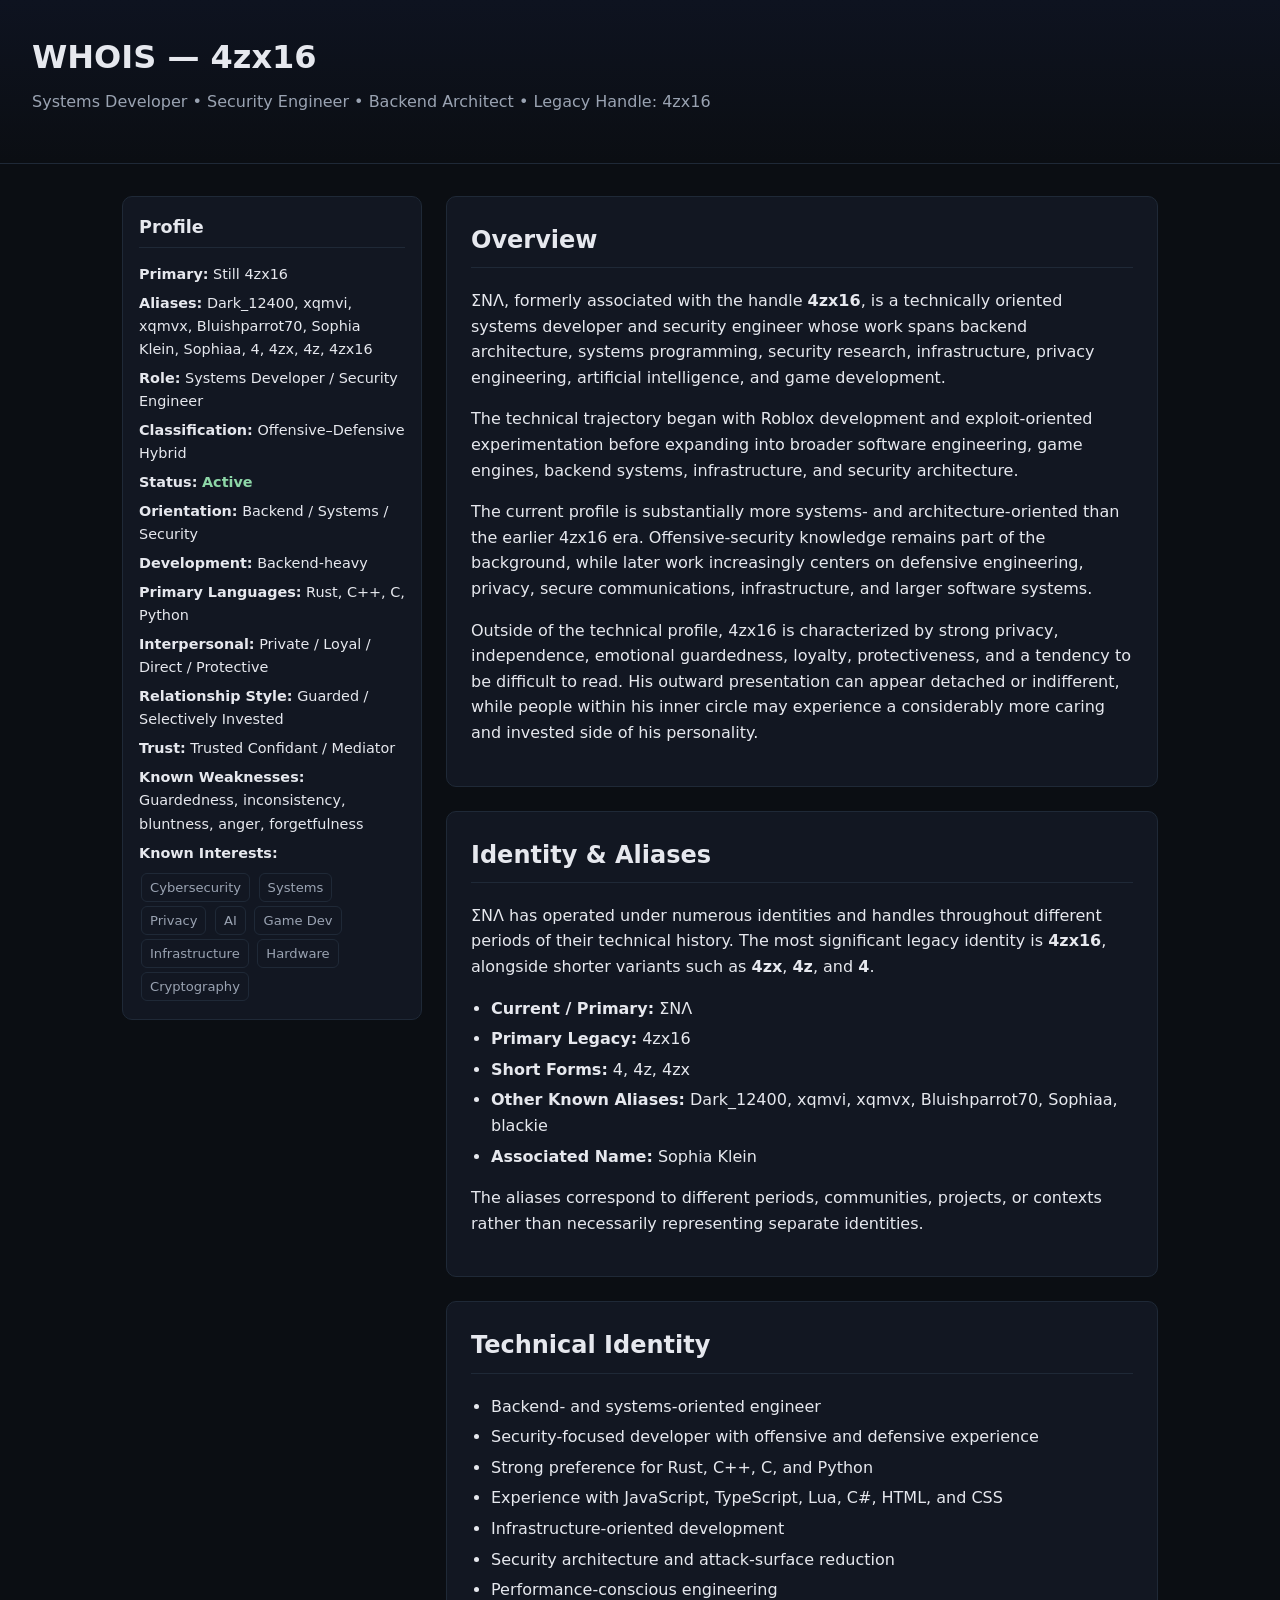
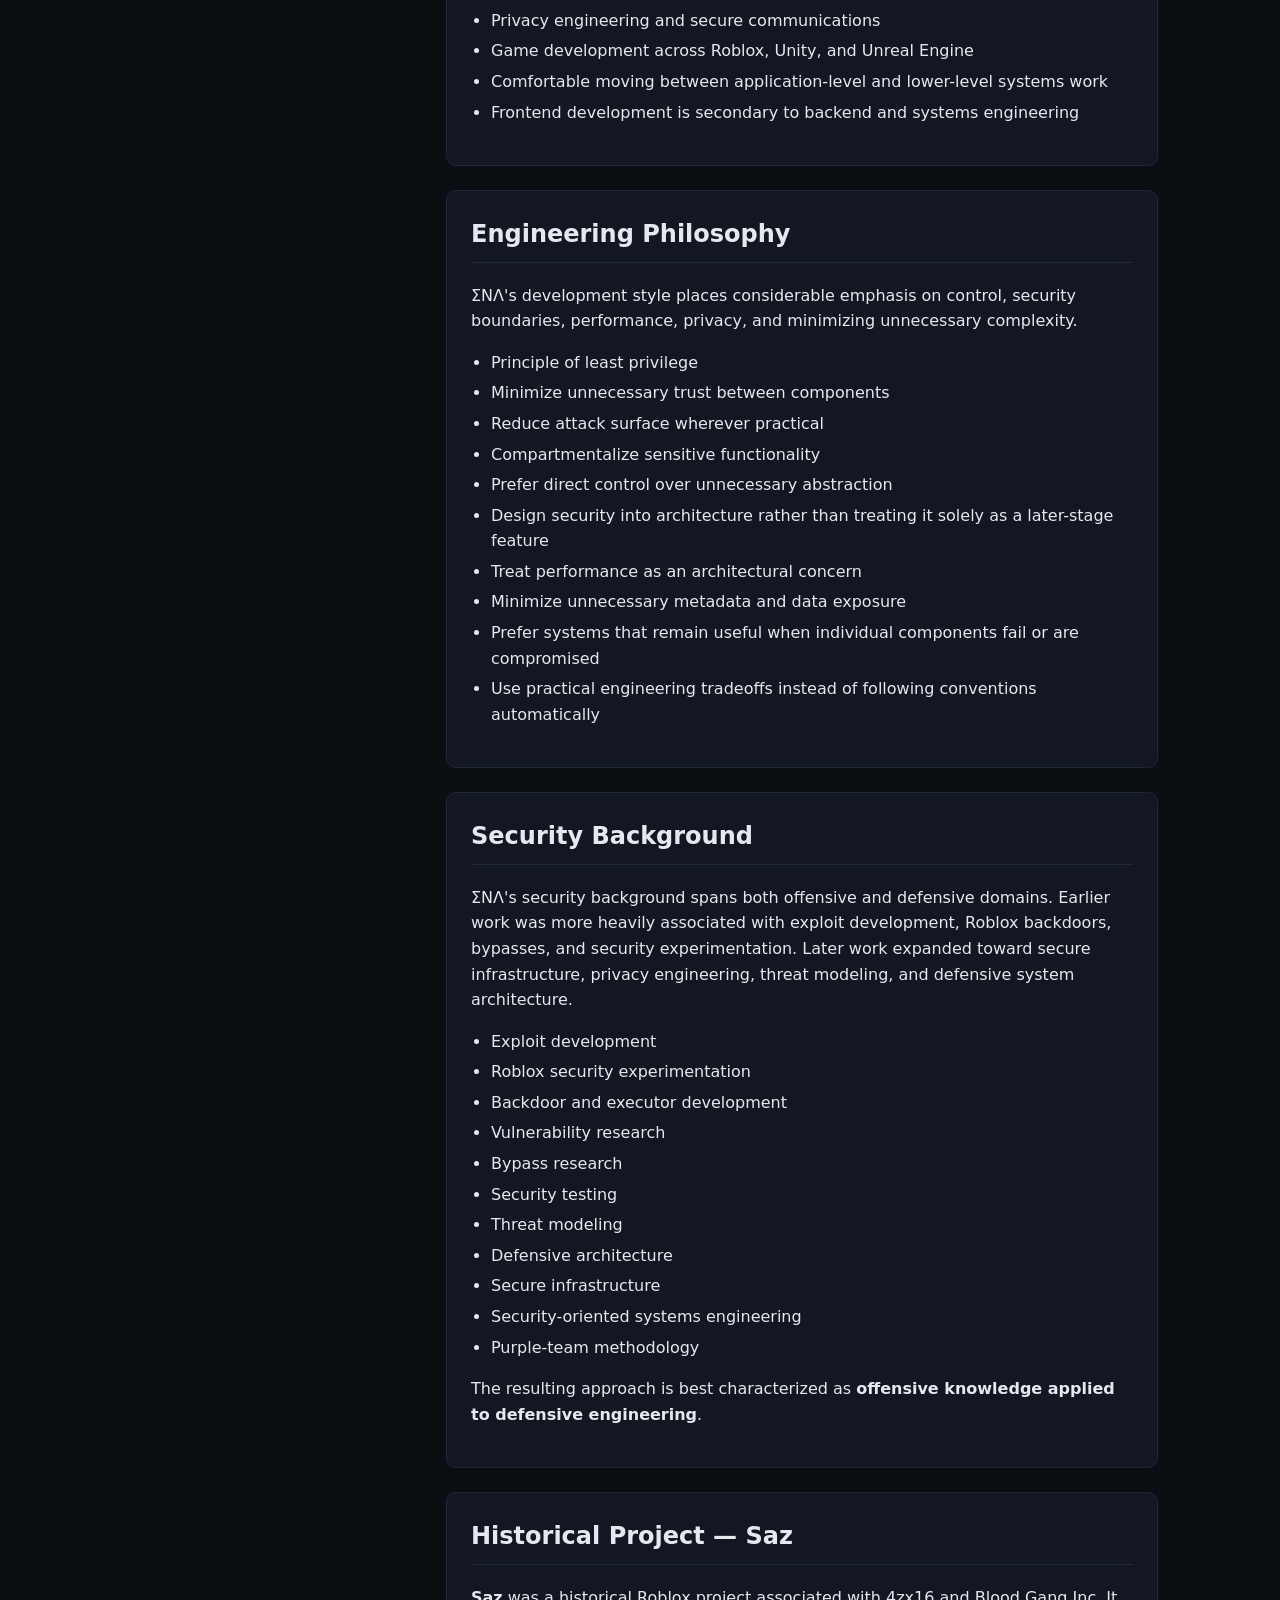
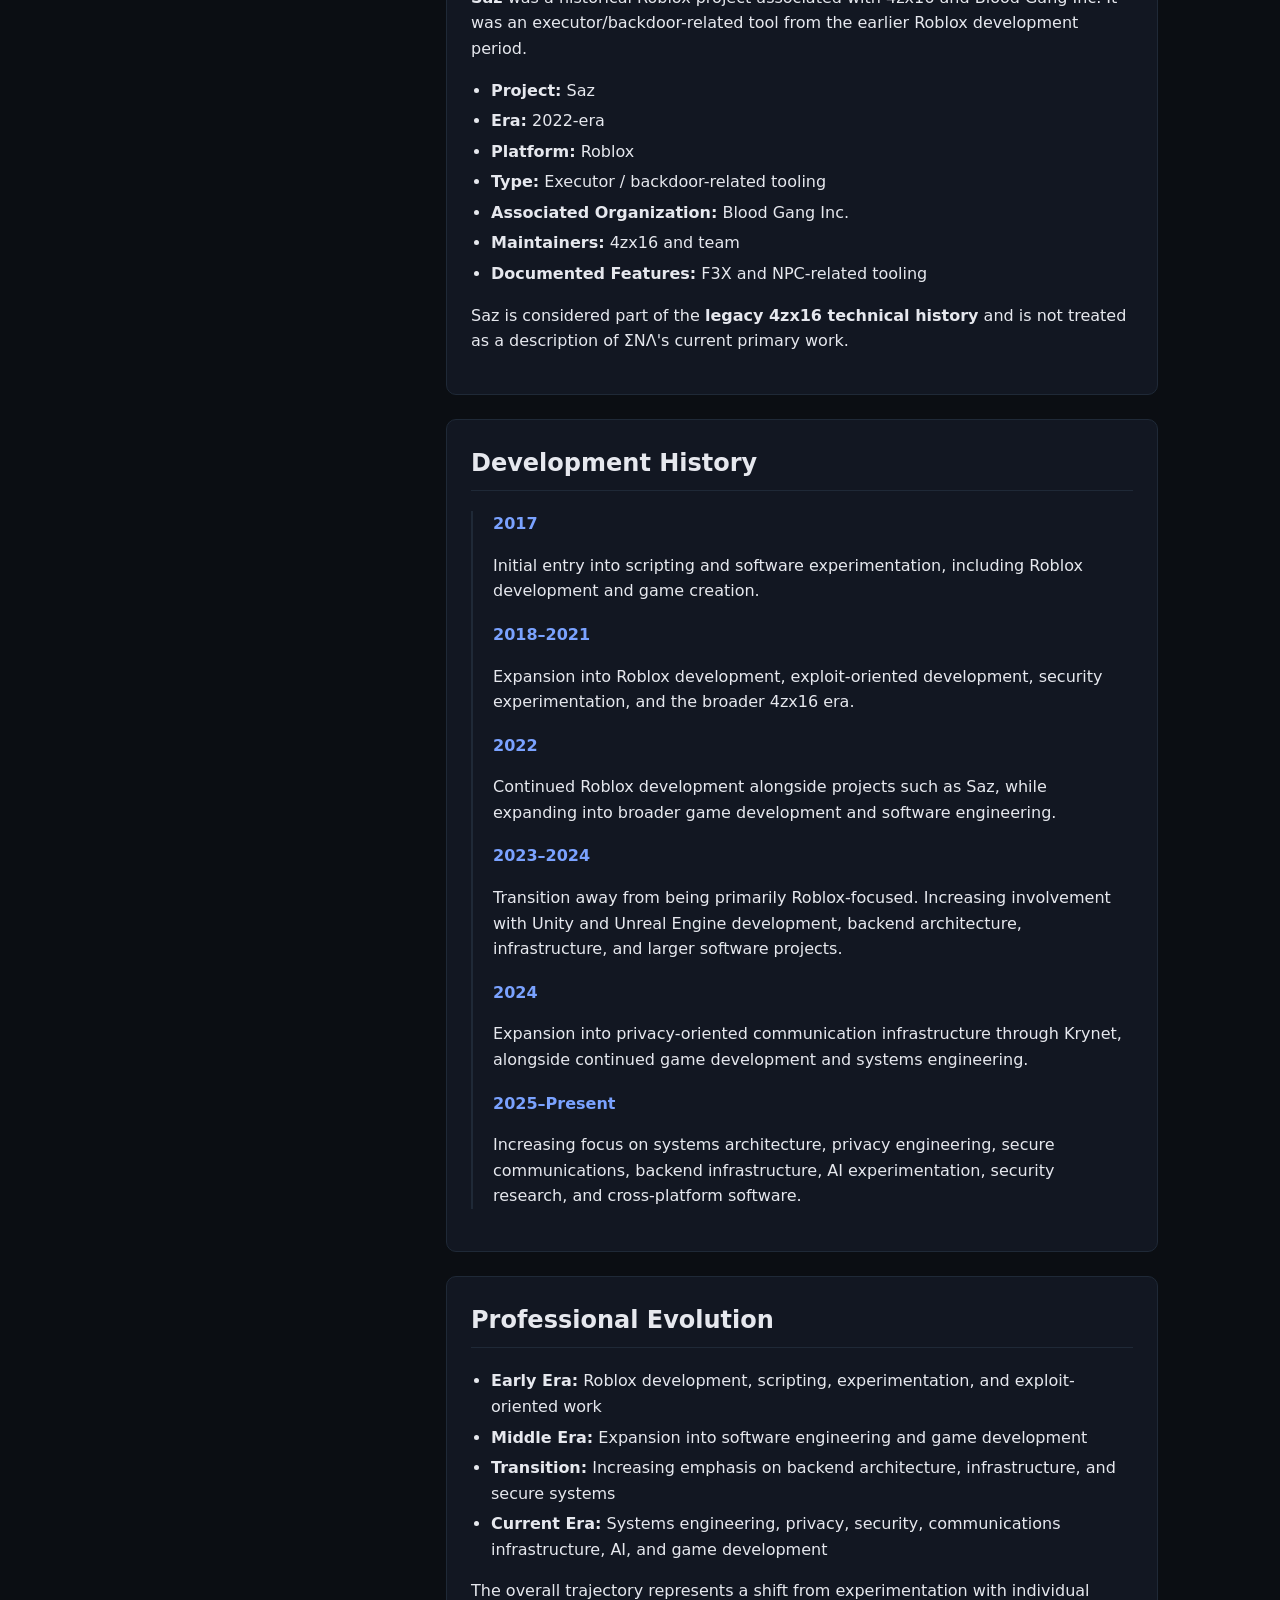
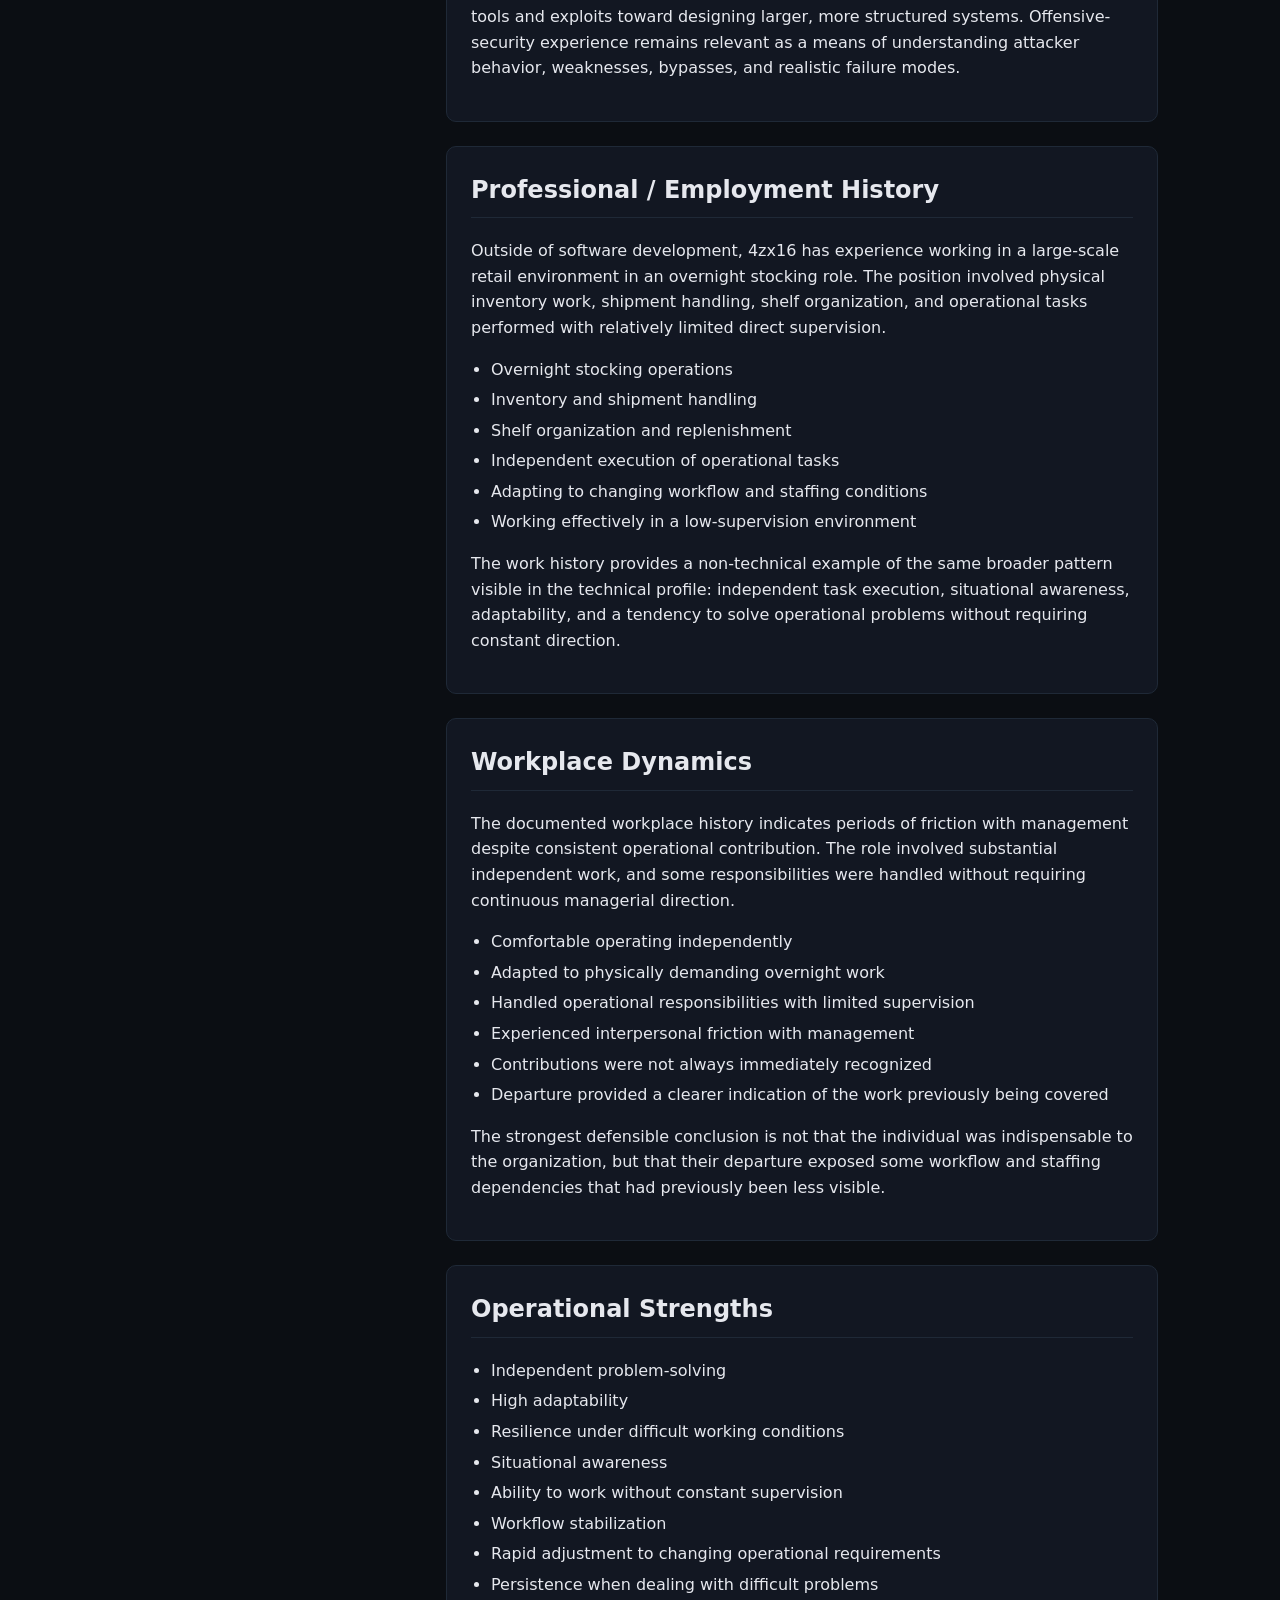
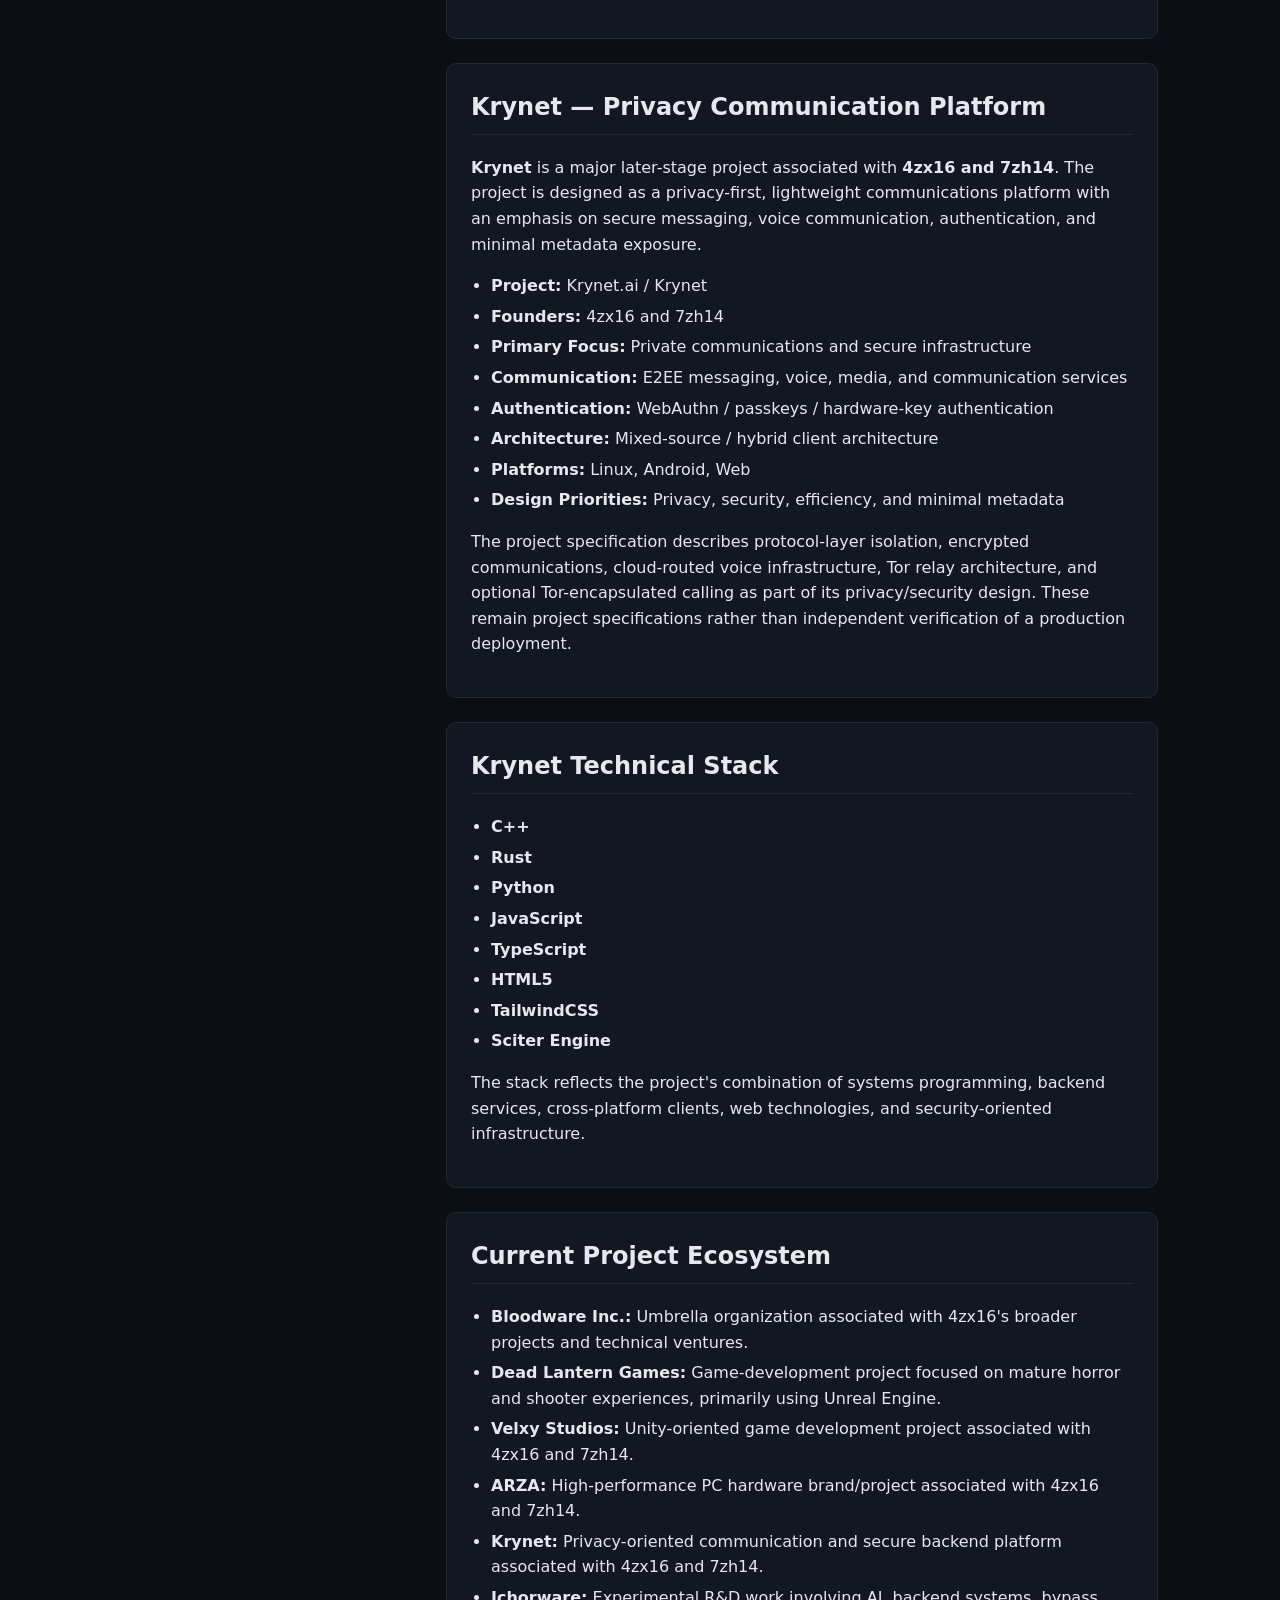
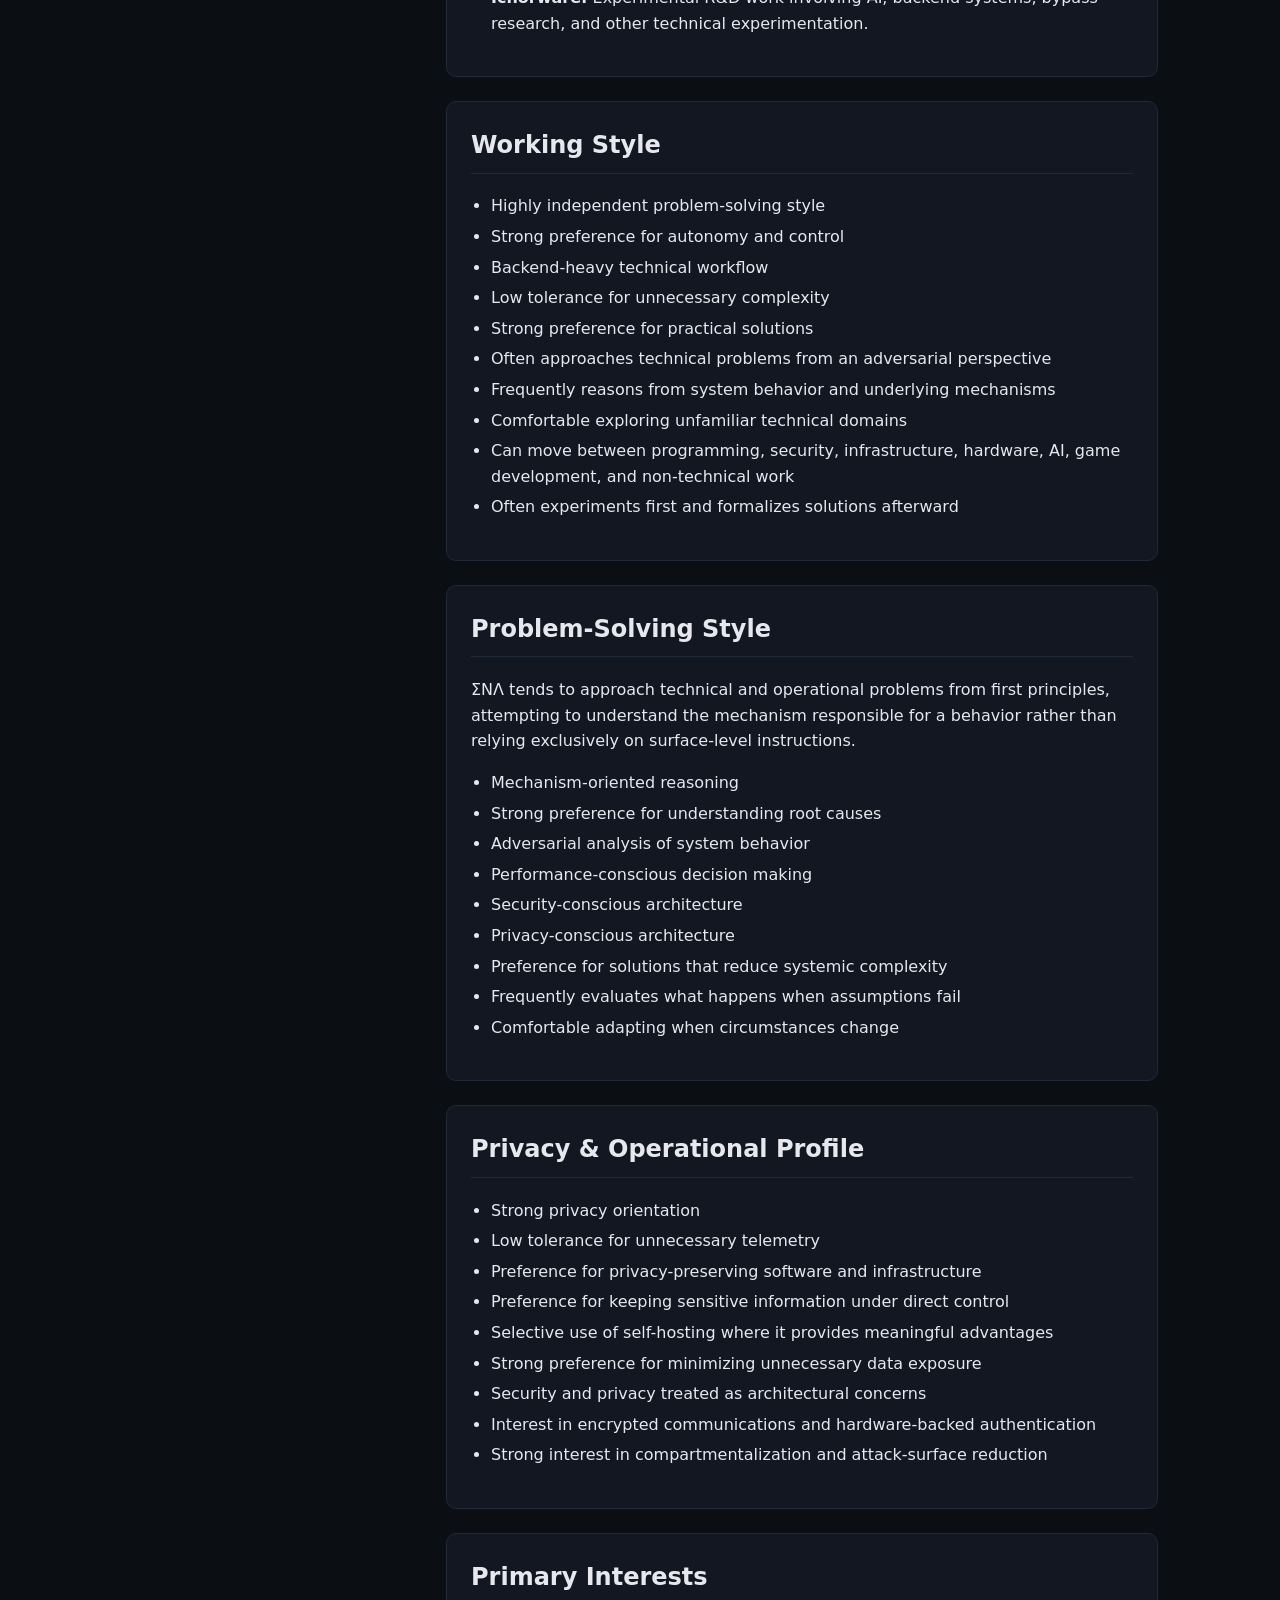
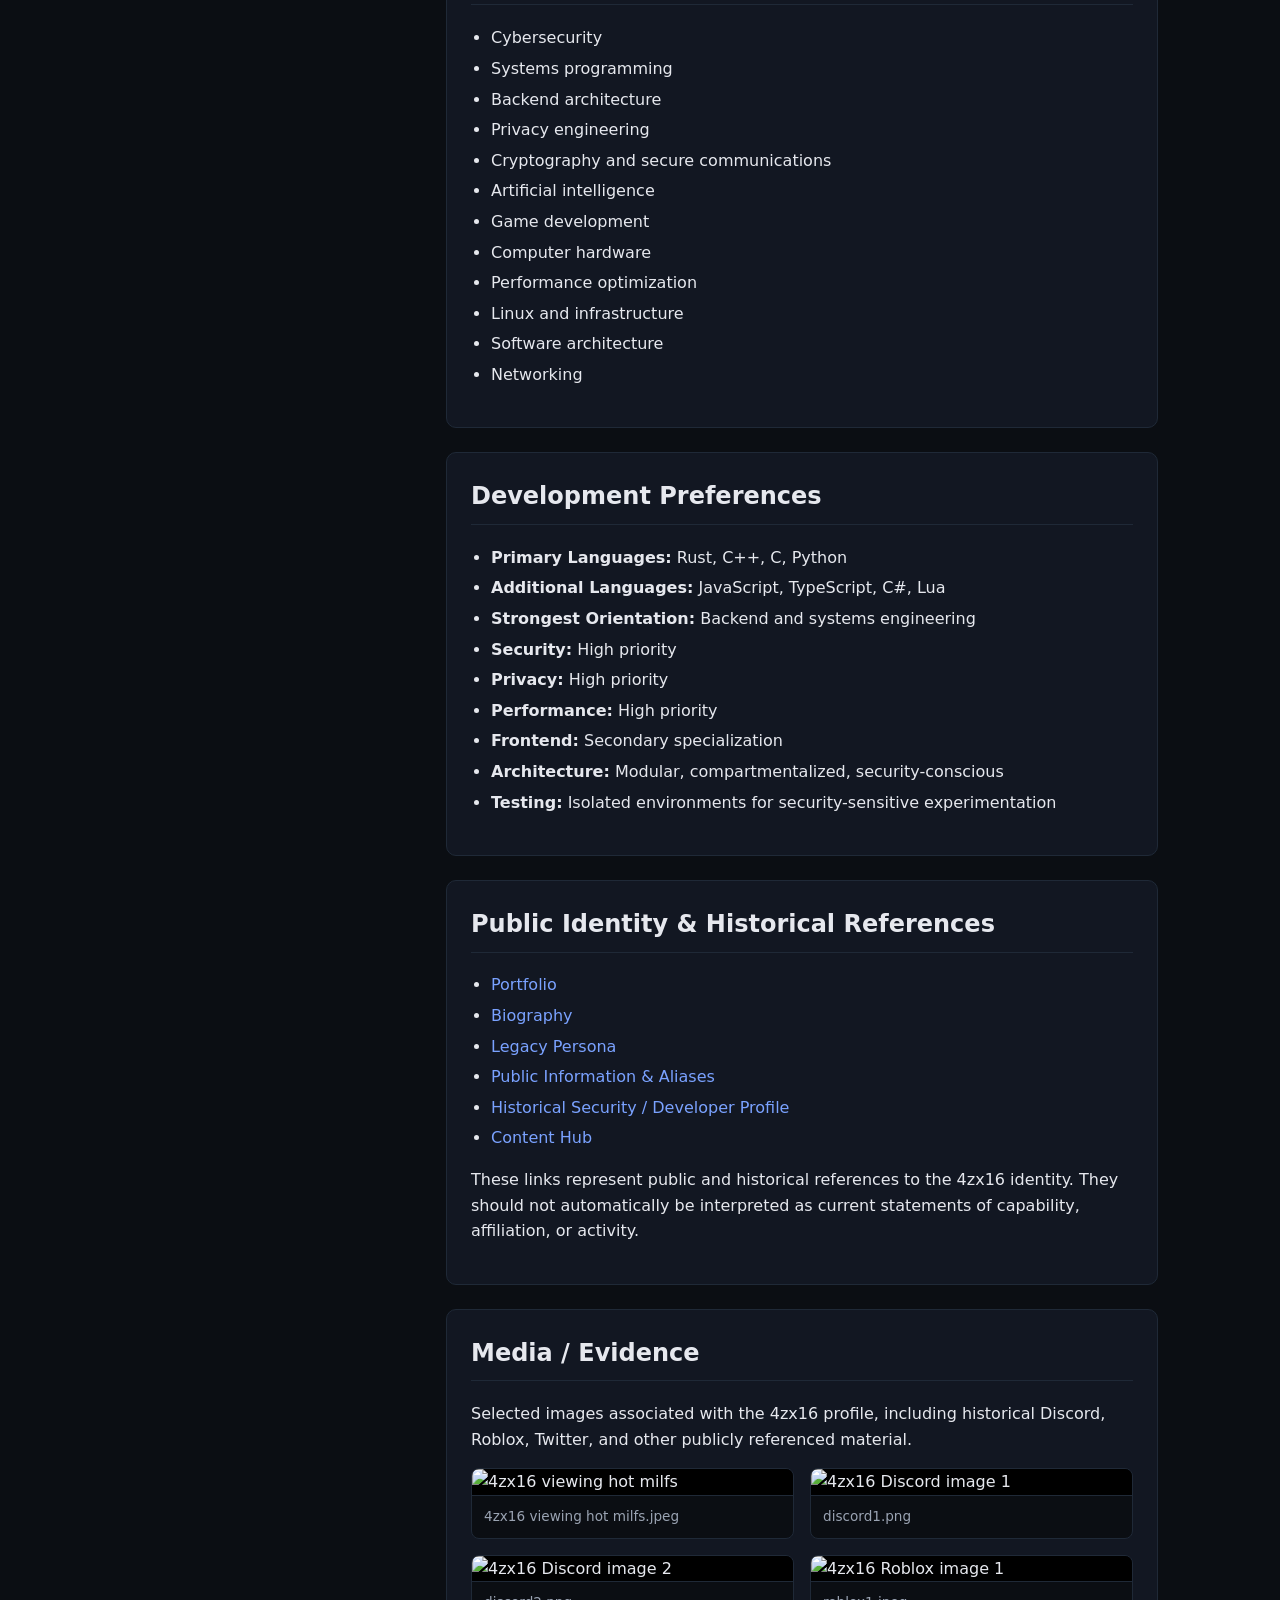
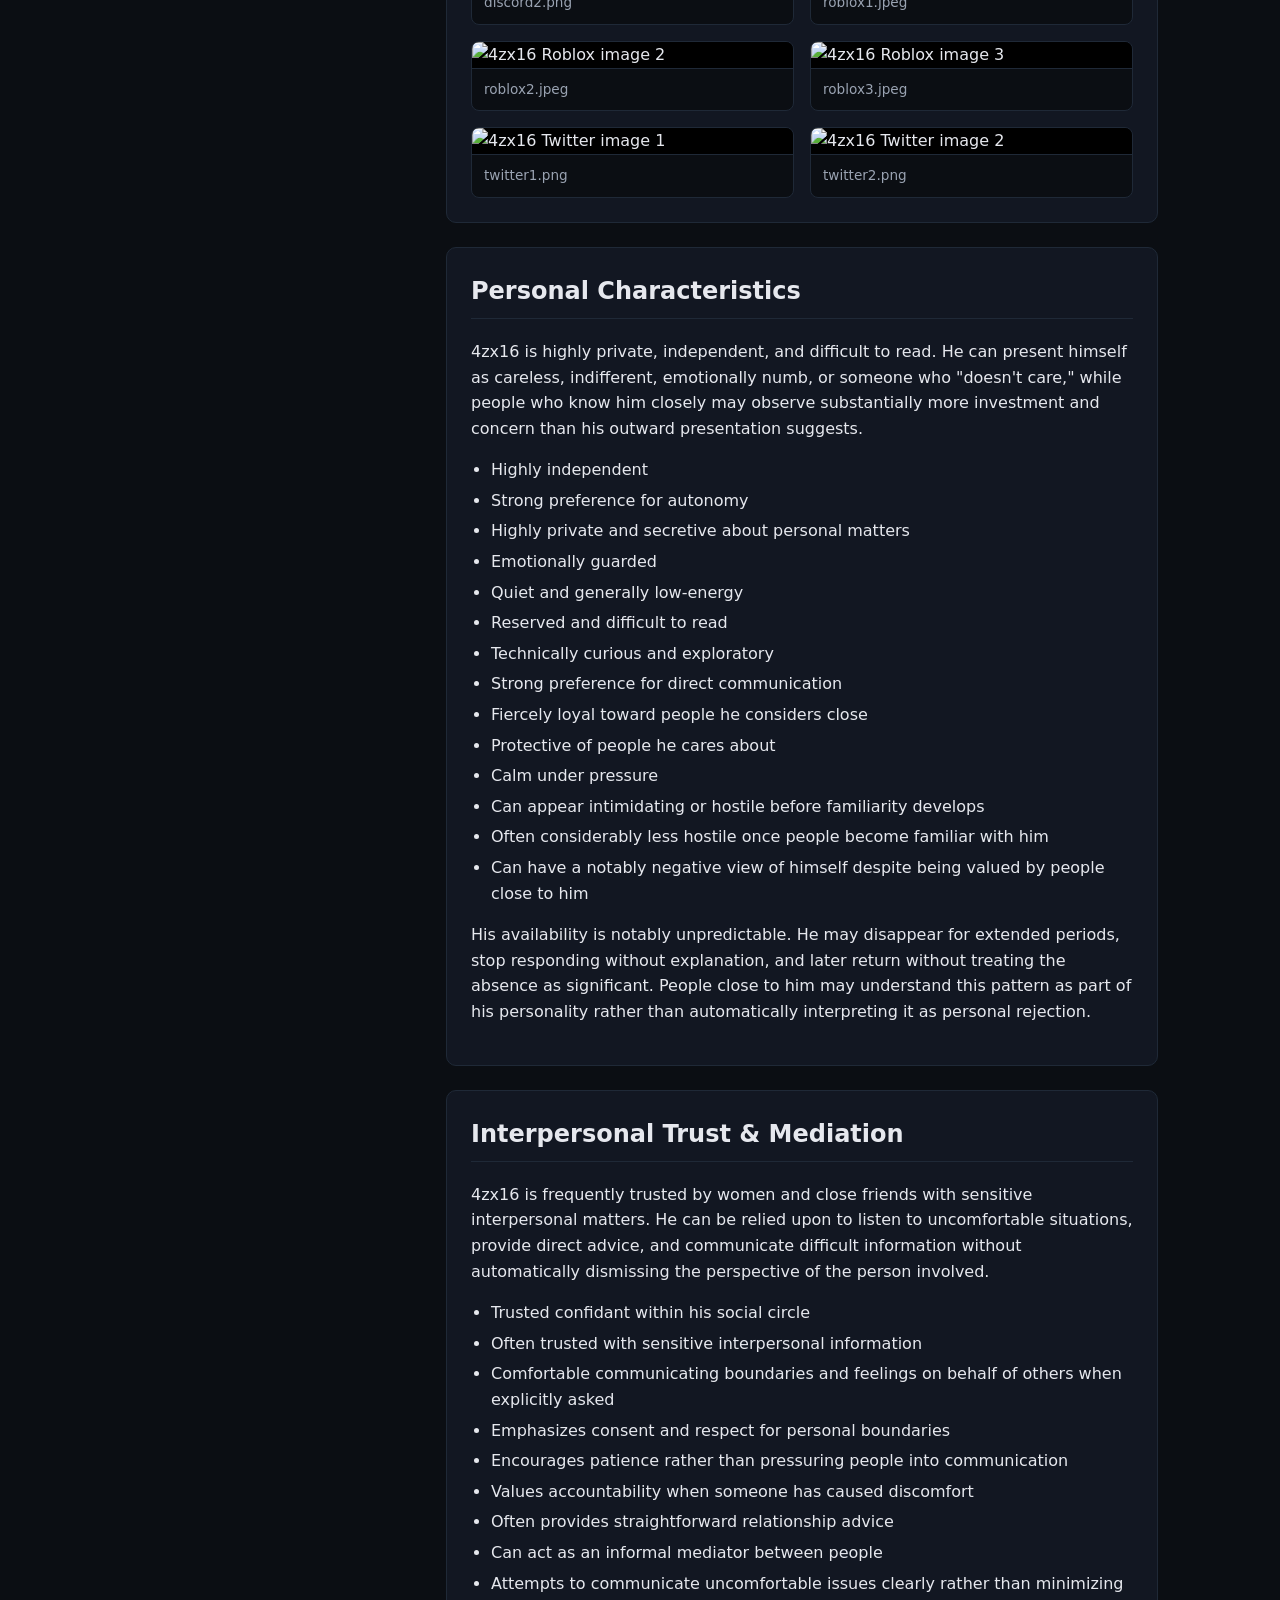
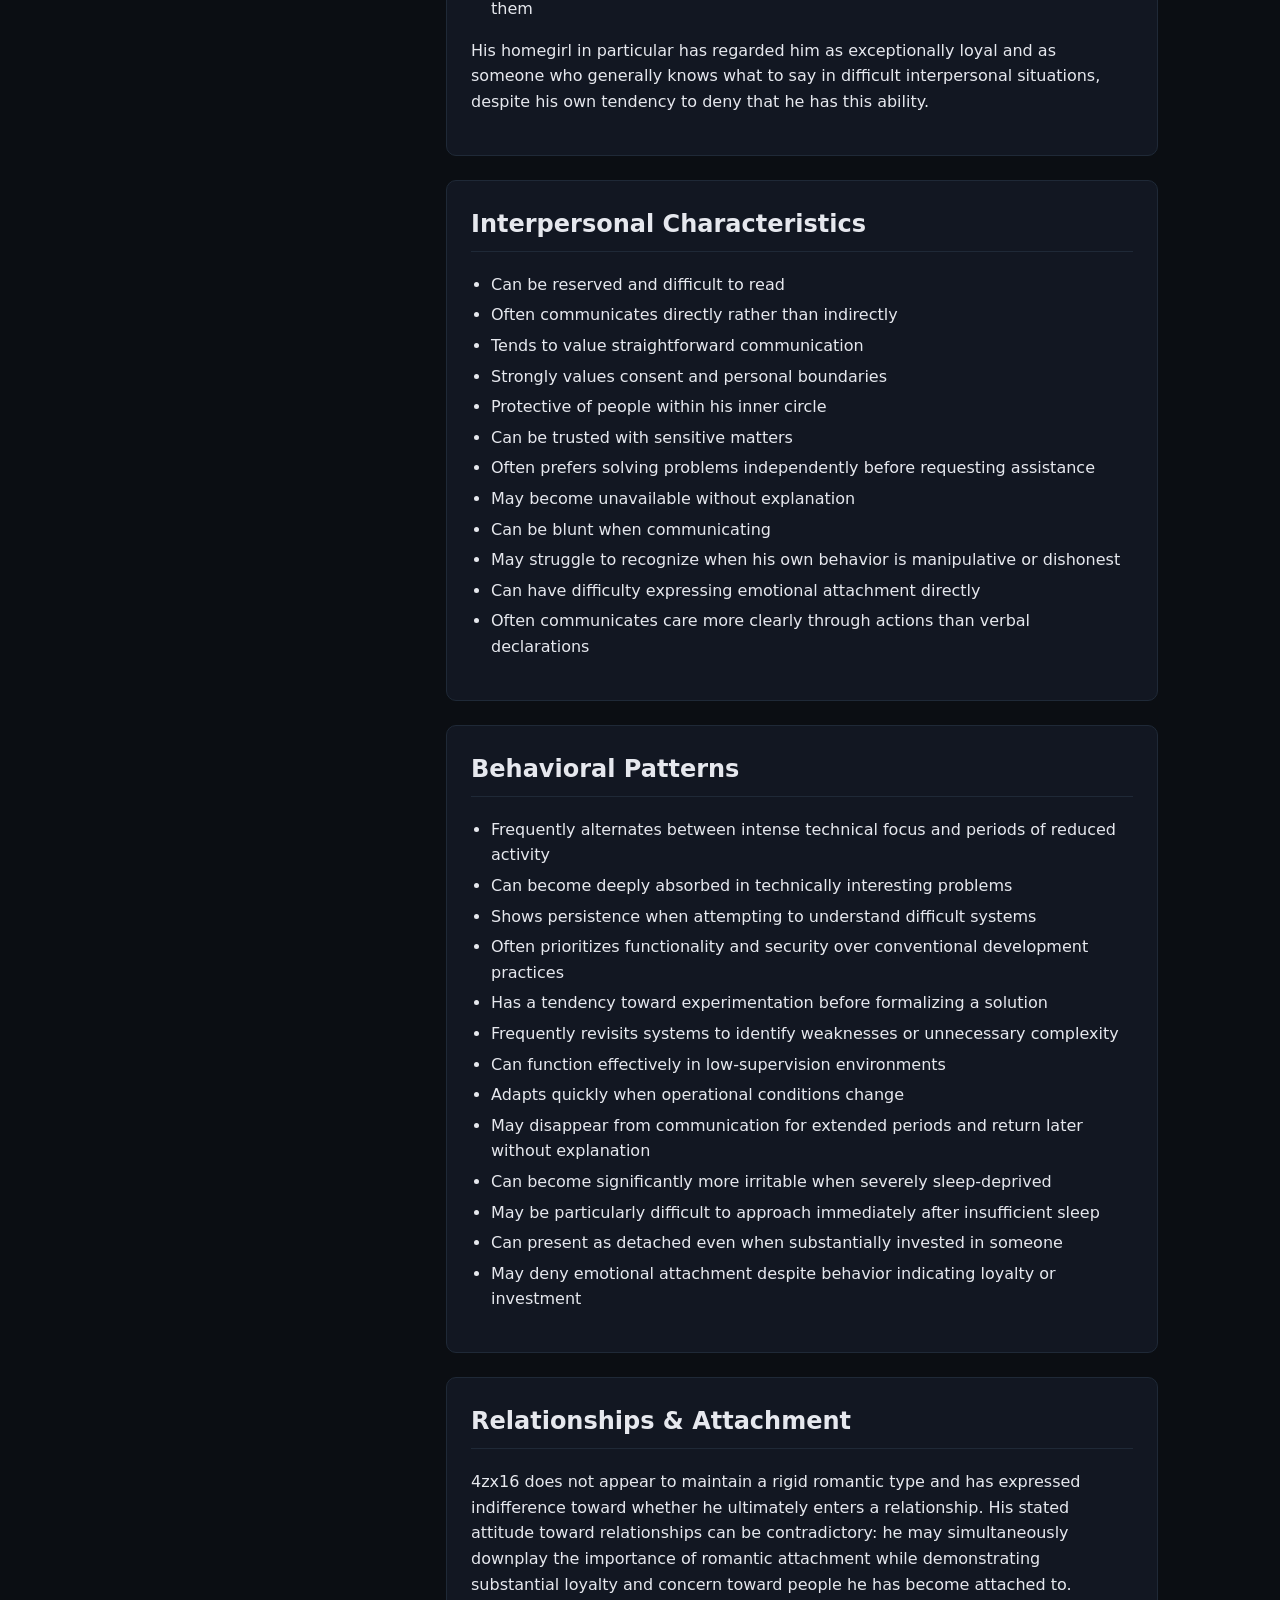
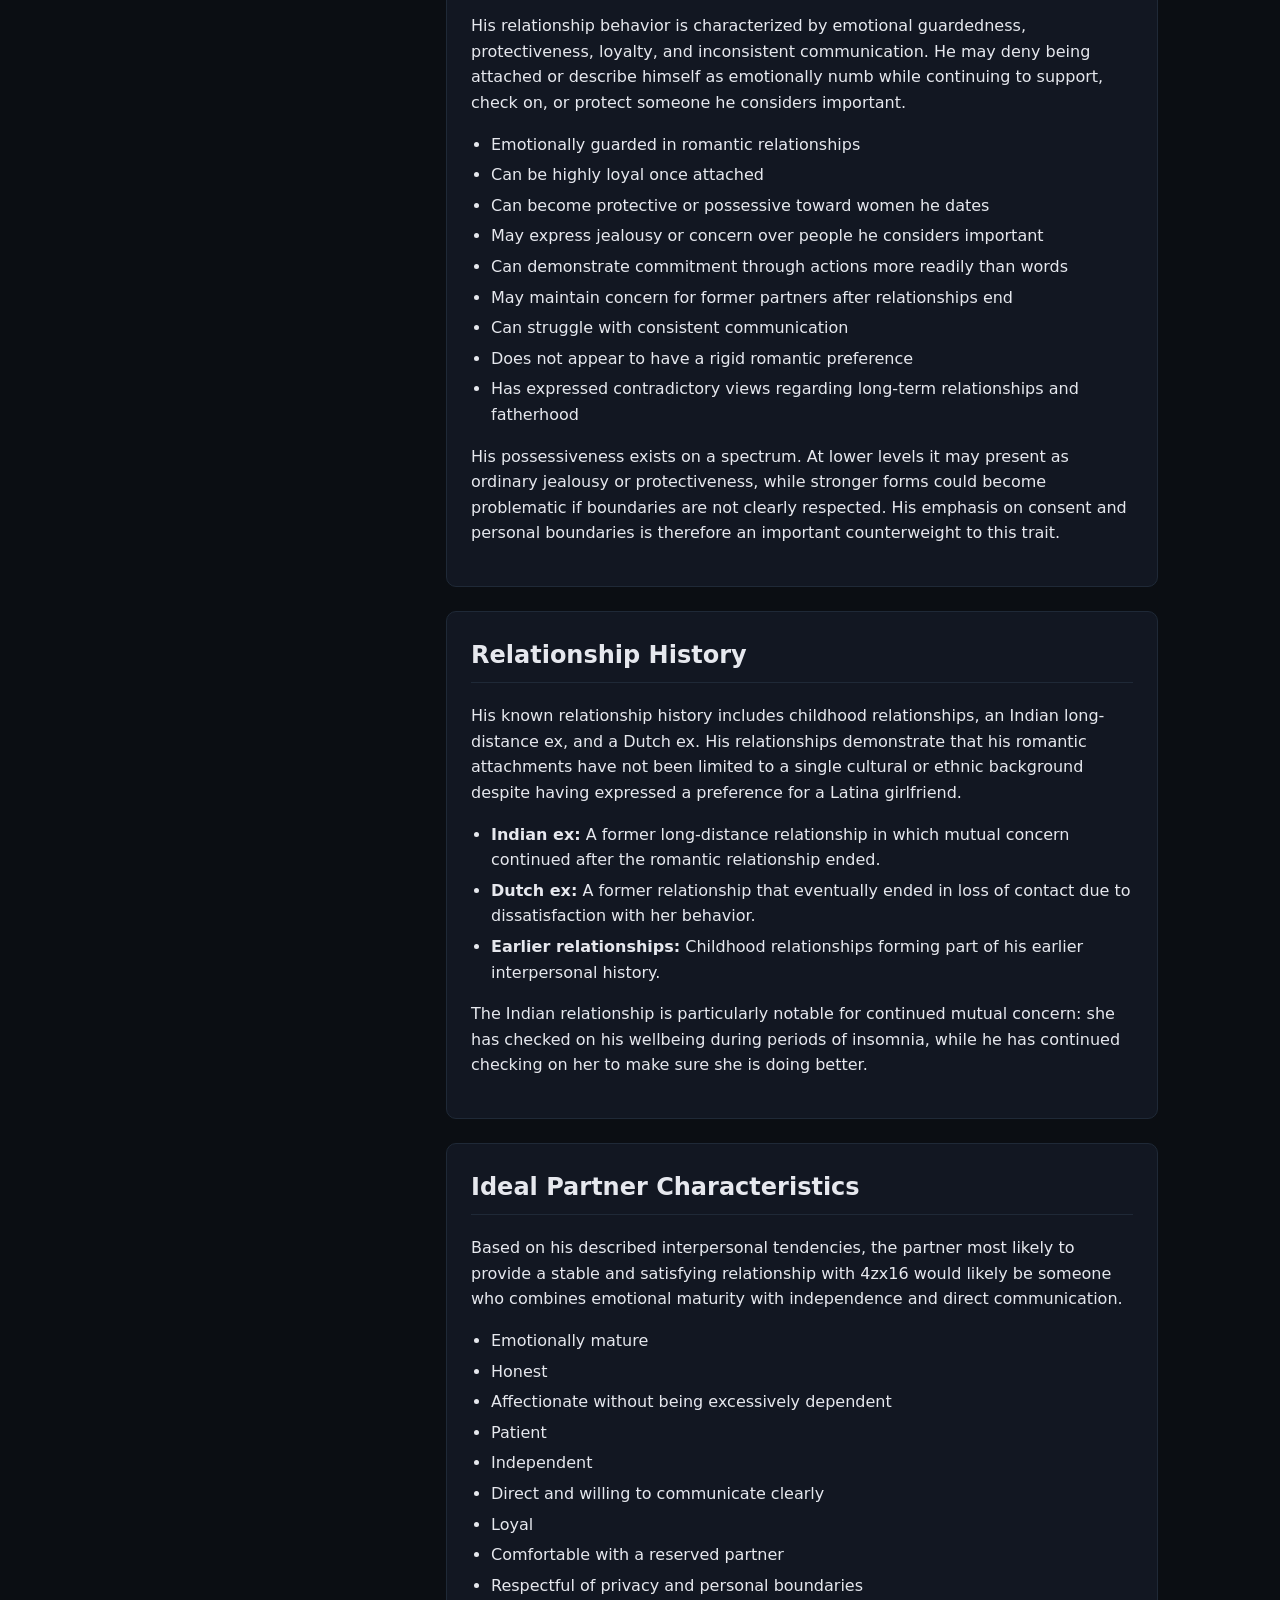
==== commit 2a5adb1a: "Update 4zx16.html" ====
--- a/individual/4zx16.html
+++ b/individual/4zx16.html
@@ -5,7 +5,7 @@
 <meta charset="UTF-8">
 <meta name="viewport" content="width=device-width, initial-scale=1.0">
 <meta name="robots" content="index, follow">
-<meta name="description" content="WHOIS profile for ΣΝΛ, formerly associated with 4zx16 — systems developer, security engineer, backend architect, privacy engineer, game developer, and technically independent problem solver.">
+<meta name="description" content="WHOIS profile for 4zx16 — systems developer, security engineer, backend architect, privacy engineer, game developer, and technically independent problem solver.">
 <title>WHOIS — 4zx16</title>
 
 <style>
@@ -36,7 +36,10 @@
   background:linear-gradient(#0e1320,#0b0e13);
 }
 
-h1{margin:0;font-size:2rem;}
+h1{
+  margin:0;
+  font-size:2rem;
+}
 
 header p{
   color:var(--muted);
@@ -73,7 +76,9 @@
   padding-bottom:6px;
 }
 
-.infobox p{margin:6px 0;}
+.infobox p{
+  margin:6px 0;
+}
 
 section{
   background:var(--panel);
@@ -89,16 +94,22 @@
   padding-bottom:8px;
 }
 
-ul{padding-left:20px;}
-
-li{margin-bottom:5px;}
+ul{
+  padding-left:20px;
+}
+
+li{
+  margin-bottom:5px;
+}
 
 a{
   color:var(--accent);
   text-decoration:none;
 }
 
-a:hover{text-decoration:underline;}
+a:hover{
+  text-decoration:underline;
+}
 
 .tag{
   display:inline-block;
@@ -135,22 +146,77 @@
   padding-left:20px;
 }
 
-.timeline-item{margin-bottom:18px;}
-
-.timeline-item strong{color:var(--accent);}
+.timeline-item{
+  margin-bottom:18px;
+}
+
+.timeline-item strong{
+  color:var(--accent);
+}
+
+/* Media gallery */
+
+.media-grid{
+  display:grid;
+  grid-template-columns:repeat(2,minmax(0,1fr));
+  gap:16px;
+}
+
+.media-card{
+  background:#0b0e13;
+  border:1px solid var(--border);
+  border-radius:8px;
+  overflow:hidden;
+}
+
+.media-card img{
+  display:block;
+  width:100%;
+  height:auto;
+  max-height:500px;
+  object-fit:contain;
+  background:#000;
+}
+
+.media-caption{
+  padding:10px 12px;
+  color:var(--muted);
+  font-size:.85rem;
+  border-top:1px solid var(--border);
+  word-break:break-word;
+}
+
+.media-caption a{
+  color:var(--accent);
+}
+
+@media(max-width:800px){
+  .grid{
+    grid-template-columns:1fr;
+  }
+
+  .infobox{
+    position:static;
+  }
+
+  main{
+    padding:16px;
+  }
+
+  header{
+    padding:24px 16px;
+  }
+
+  .media-grid{
+    grid-template-columns:1fr;
+  }
+}
 
 footer{
   text-align:center;
   padding:20px;
   color:var(--muted);
   border-top:1px solid var(--border);
-}
-
-@media(max-width:800px){
-  .grid{grid-template-columns:1fr;}
-  .infobox{position:static;}
-  main{padding:16px;}
-  header{padding:24px 16px;}
 }
 </style>
 
@@ -728,6 +794,100 @@
 They should not automatically be interpreted as current statements of
 capability, affiliation, or activity.
 </p>
+
+</section>
+
+<section>
+<h2>Media / Evidence</h2>
+
+<p>
+Selected images associated with the 4zx16 profile, including historical
+Discord, Roblox, Twitter, and other publicly referenced material.
+</p>
+
+<div class="media-grid">
+
+<div class="media-card">
+<img
+  src="https://raw.githubusercontent.com/Cool-kids-club89/whois/main/individual/images/4zx16%20viewing%20hot%20milfs.jpeg"
+  alt="4zx16 viewing hot milfs"
+  loading="lazy">
+<div class="media-caption">
+4zx16 viewing hot milfs.jpeg
+</div>
+</div>
+
+<div class="media-card">
+<img
+  src="https://raw.githubusercontent.com/Cool-kids-club89/whois/main/individual/images/discord1.png"
+  alt="4zx16 Discord image 1"
+  loading="lazy">
+<div class="media-caption">
+discord1.png
+</div>
+</div>
+
+<div class="media-card">
+<img
+  src="https://raw.githubusercontent.com/Cool-kids-club89/whois/main/individual/images/discord2.png"
+  alt="4zx16 Discord image 2"
+  loading="lazy">
+<div class="media-caption">
+discord2.png
+</div>
+</div>
+
+<div class="media-card">
+<img
+  src="https://raw.githubusercontent.com/Cool-kids-club89/whois/main/individual/images/roblox1.jpeg"
+  alt="4zx16 Roblox image 1"
+  loading="lazy">
+<div class="media-caption">
+roblox1.jpeg
+</div>
+</div>
+
+<div class="media-card">
+<img
+  src="https://raw.githubusercontent.com/Cool-kids-club89/whois/main/individual/images/roblox2.jpeg"
+  alt="4zx16 Roblox image 2"
+  loading="lazy">
+<div class="media-caption">
+roblox2.jpeg
+</div>
+</div>
+
+<div class="media-card">
+<img
+  src="https://raw.githubusercontent.com/Cool-kids-club89/whois/main/individual/images/roblox3.jpeg"
+  alt="4zx16 Roblox image 3"
+  loading="lazy">
+<div class="media-caption">
+roblox3.jpeg
+</div>
+</div>
+
+<div class="media-card">
+<img
+  src="https://raw.githubusercontent.com/Cool-kids-club89/whois/main/individual/images/twitter1.png"
+  alt="4zx16 Twitter image 1"
+  loading="lazy">
+<div class="media-caption">
+twitter1.png
+</div>
+</div>
+
+<div class="media-card">
+<img
+  src="https://raw.githubusercontent.com/Cool-kids-club89/whois/main/individual/images/twitter2.png"
+  alt="4zx16 Twitter image 2"
+  loading="lazy">
+<div class="media-caption">
+twitter2.png
+</div>
+</div>
+
+</div>
 
 </section>
 
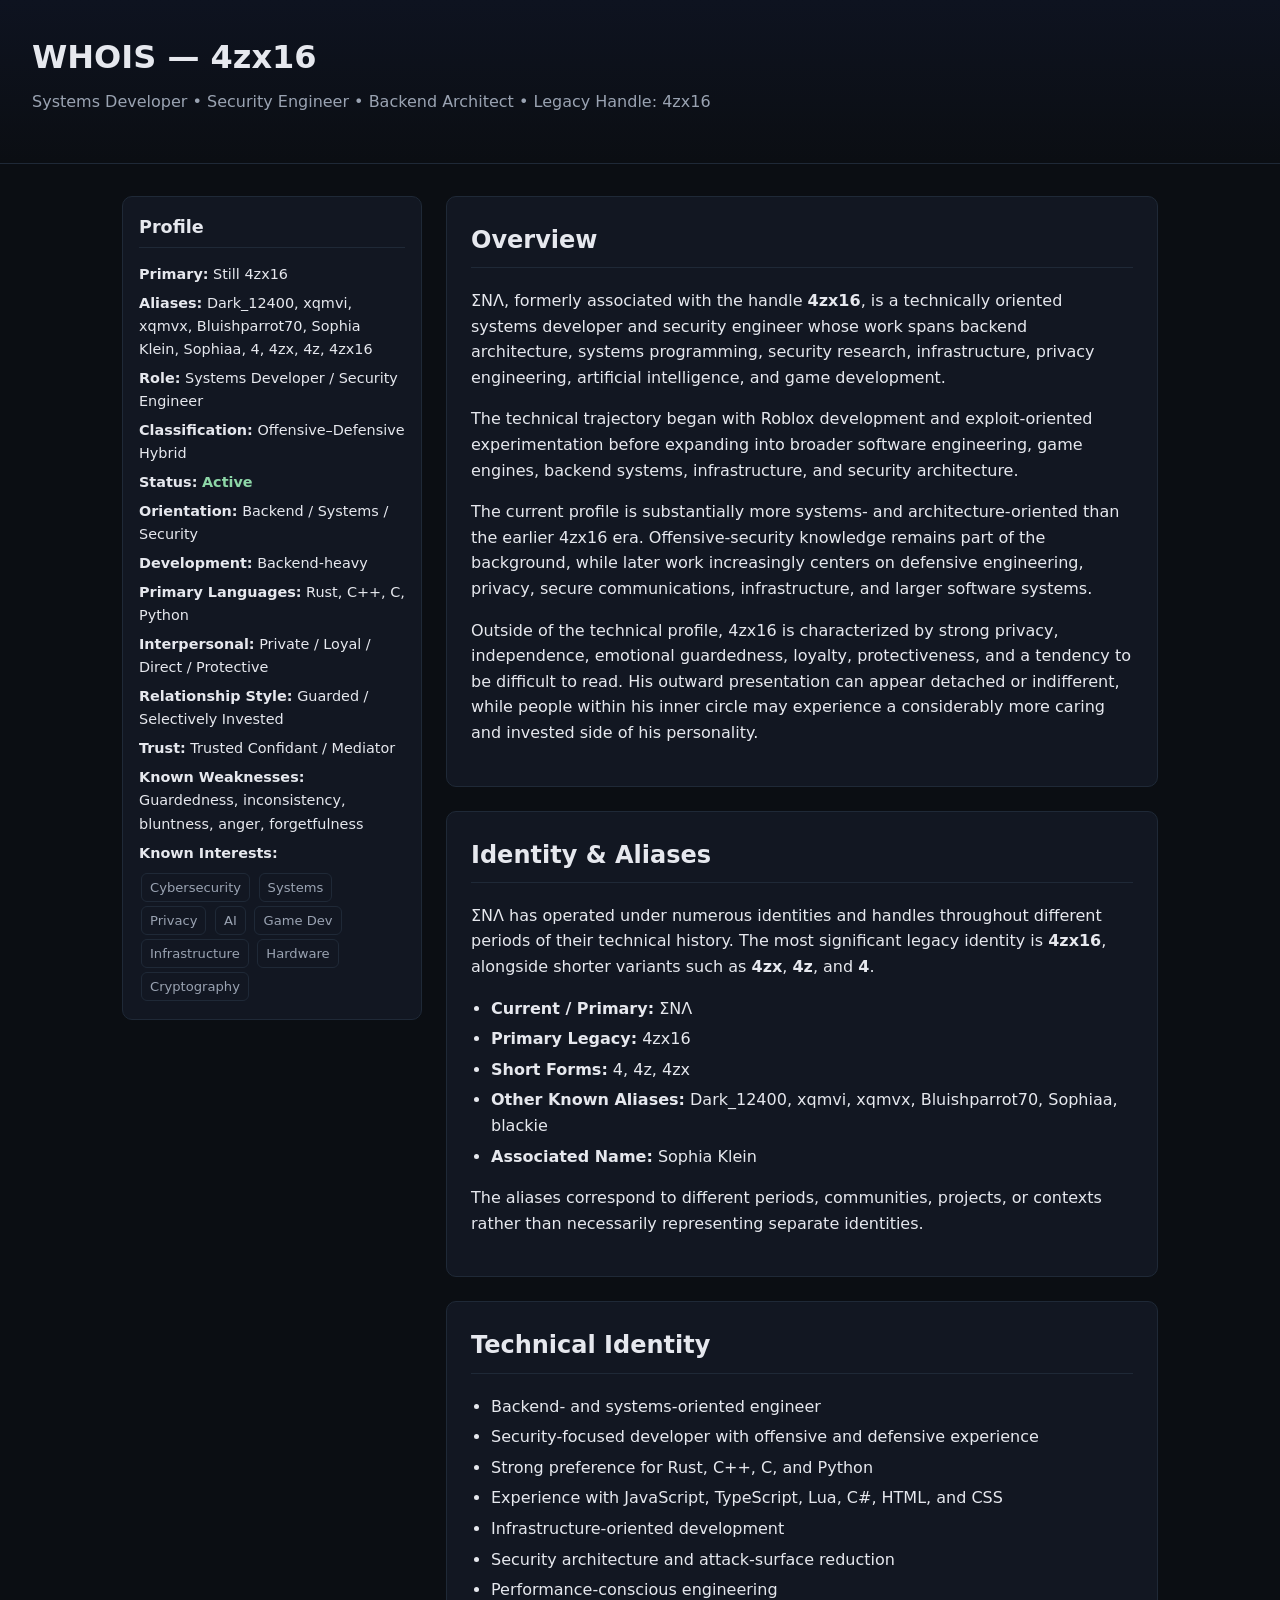
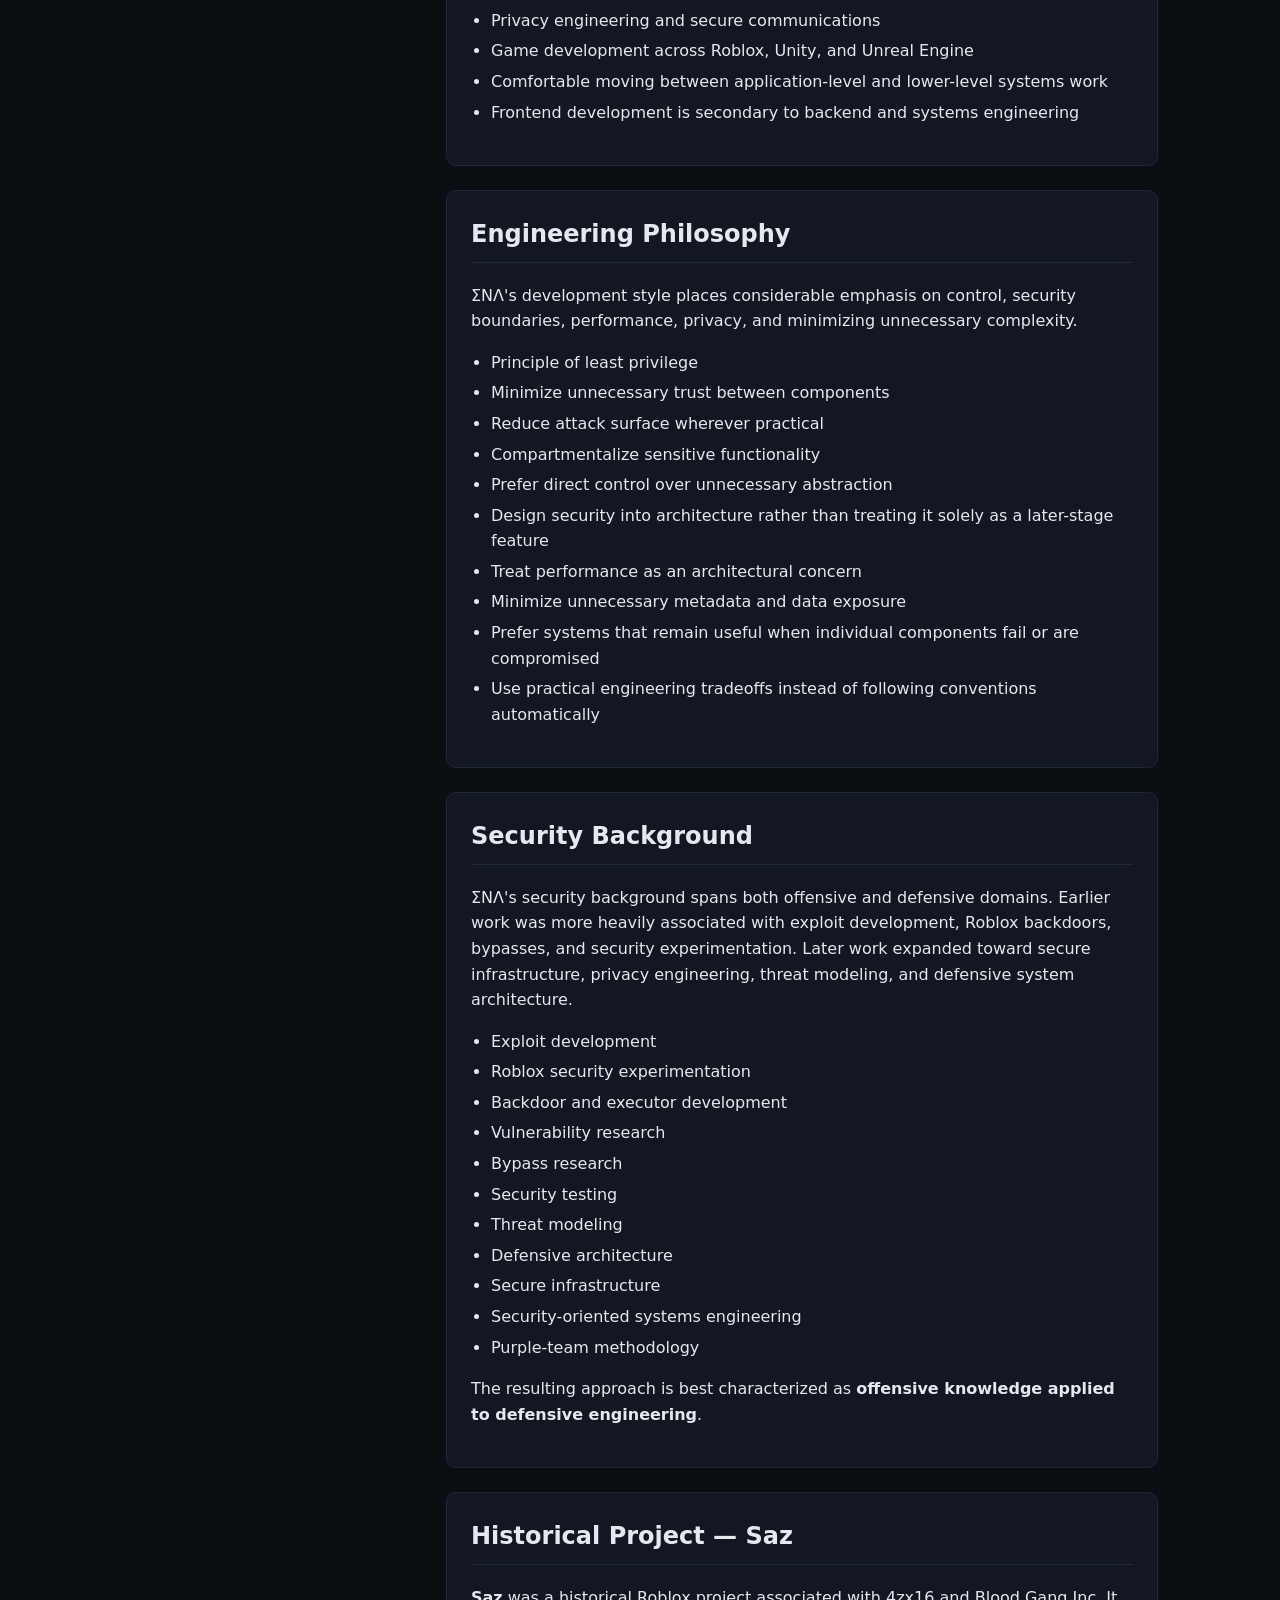
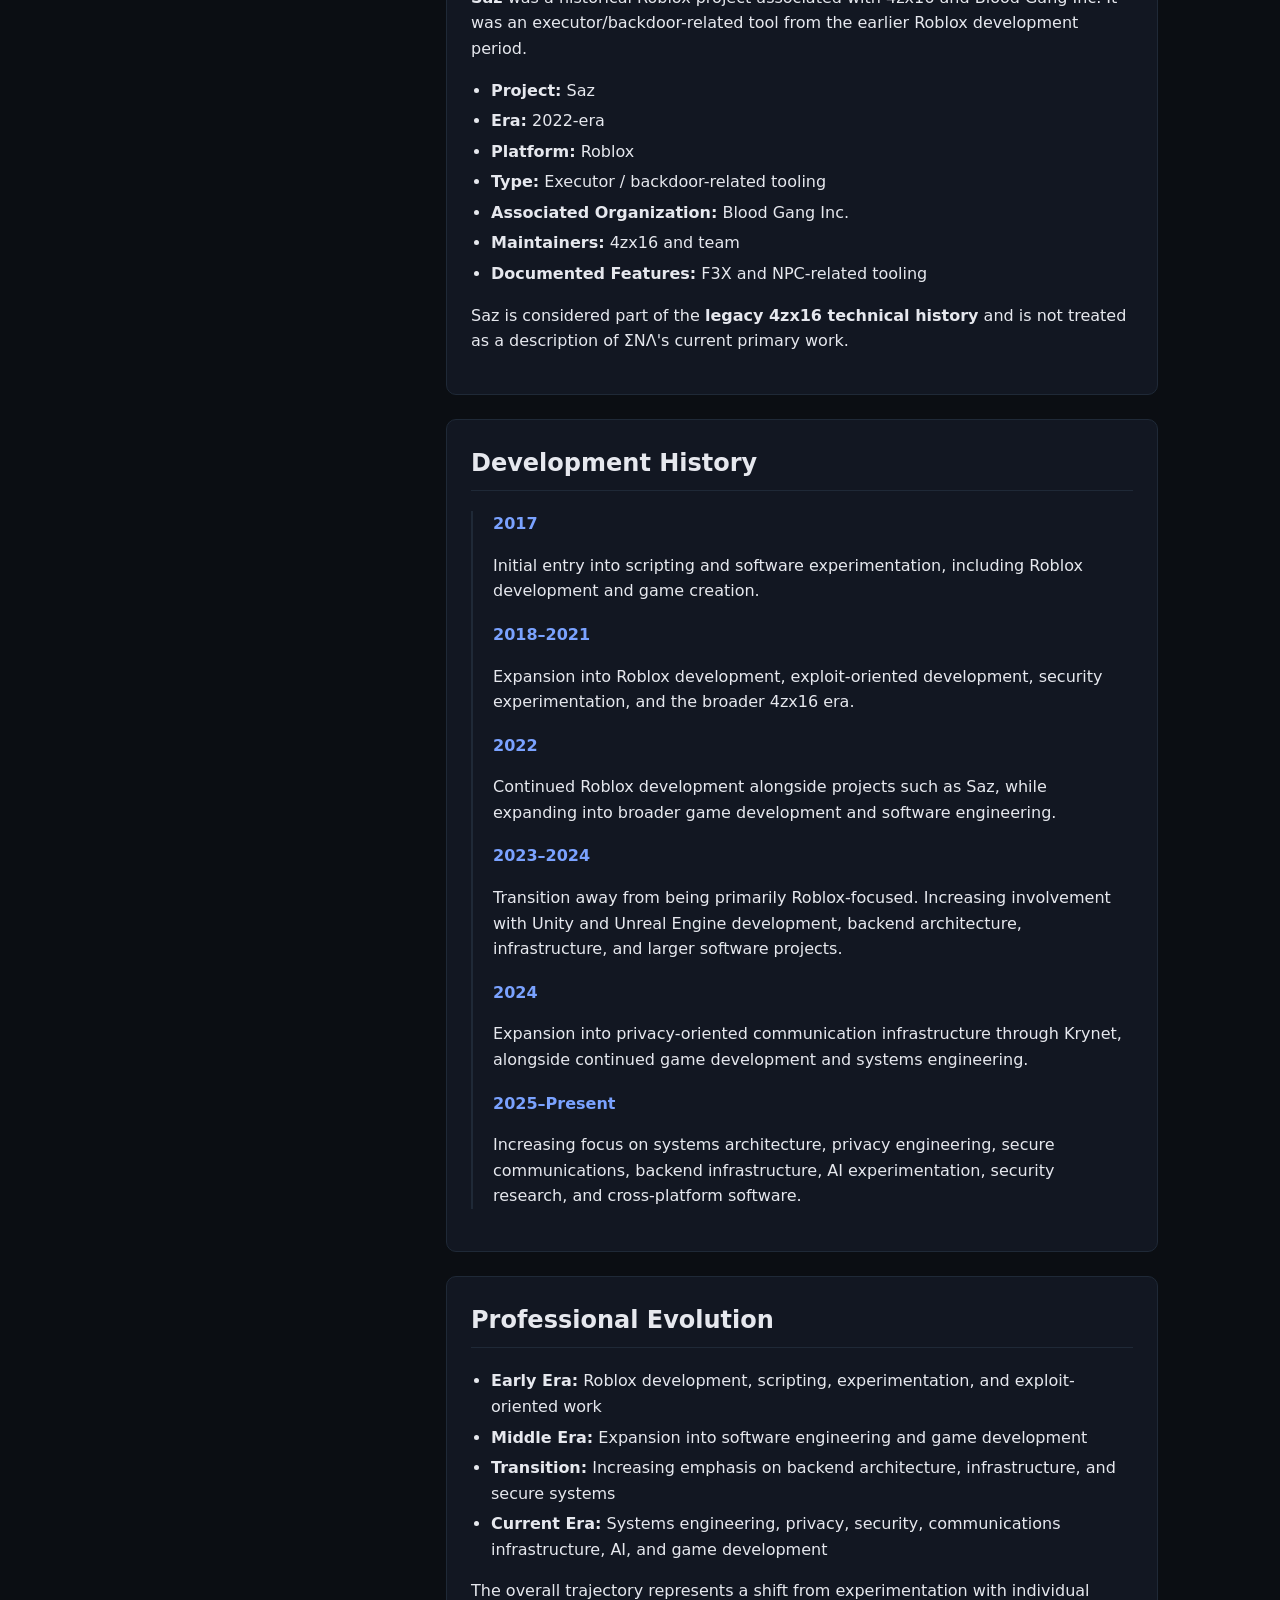
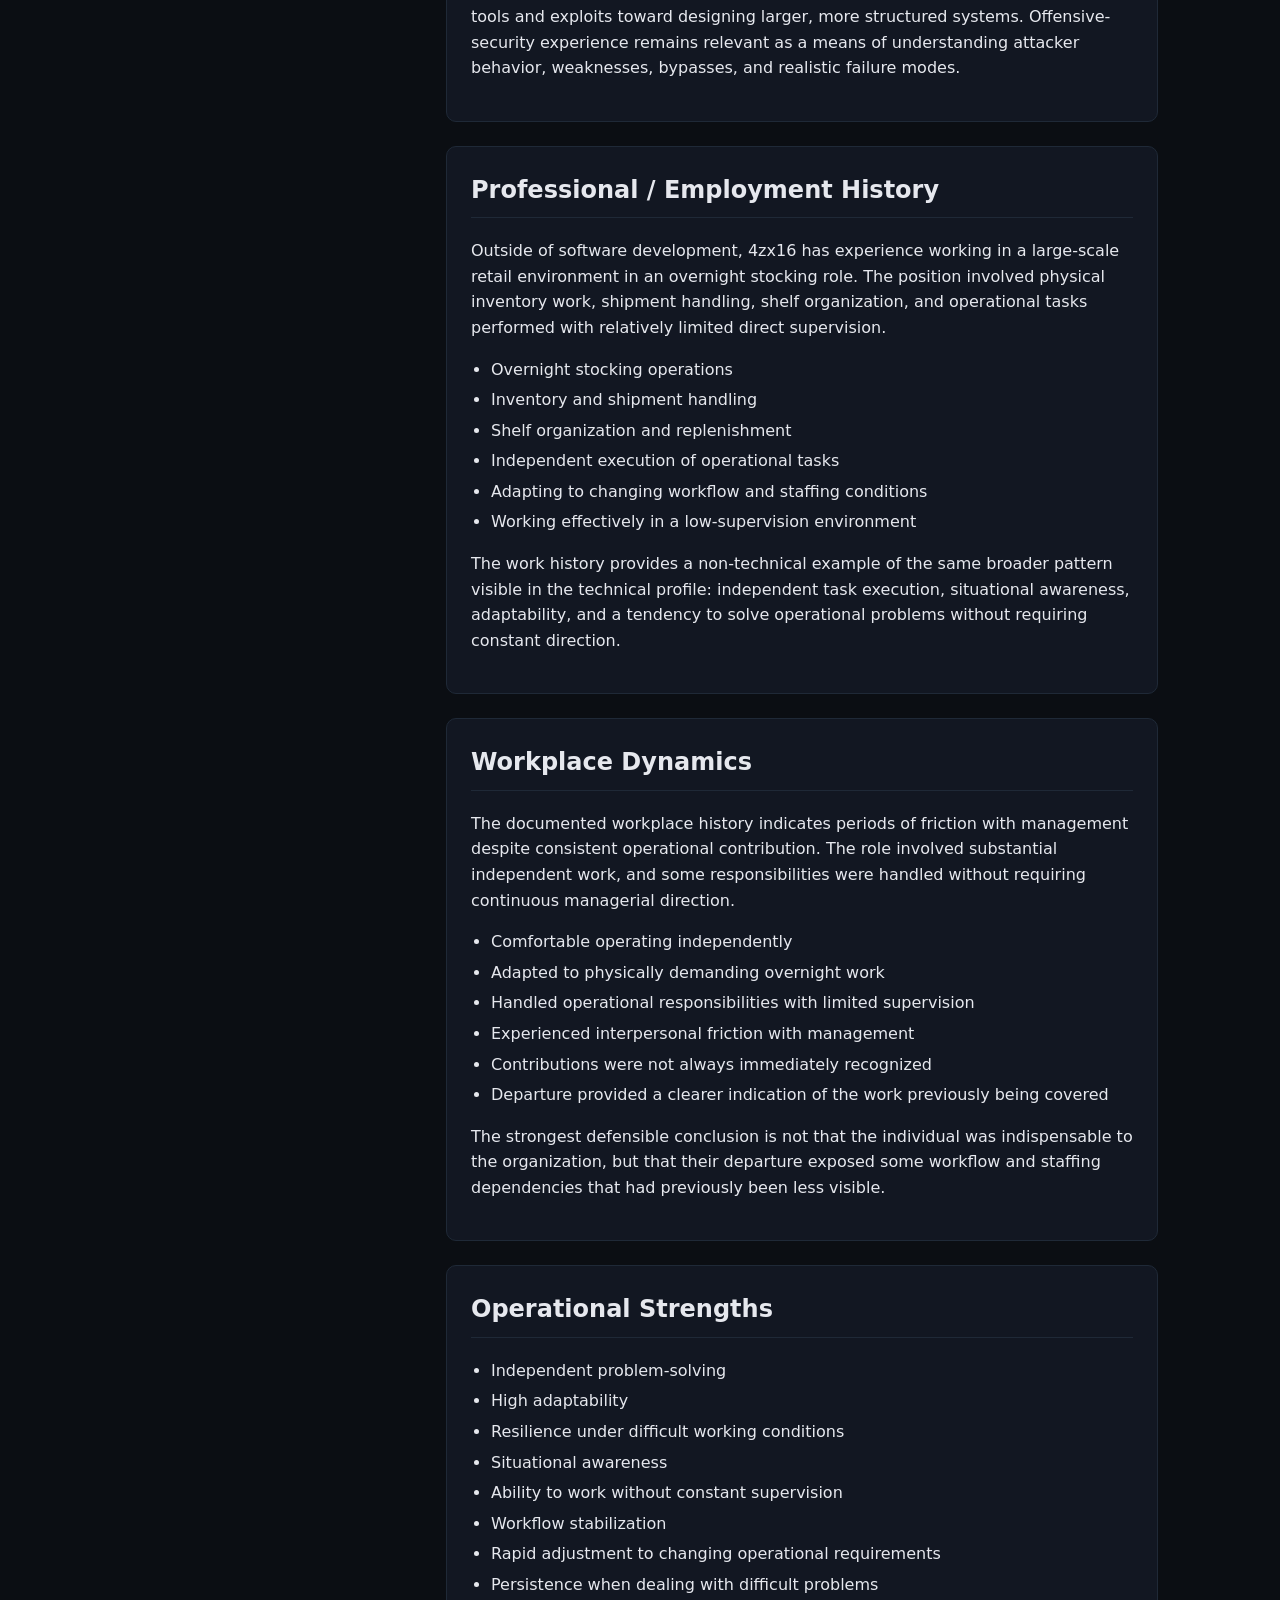
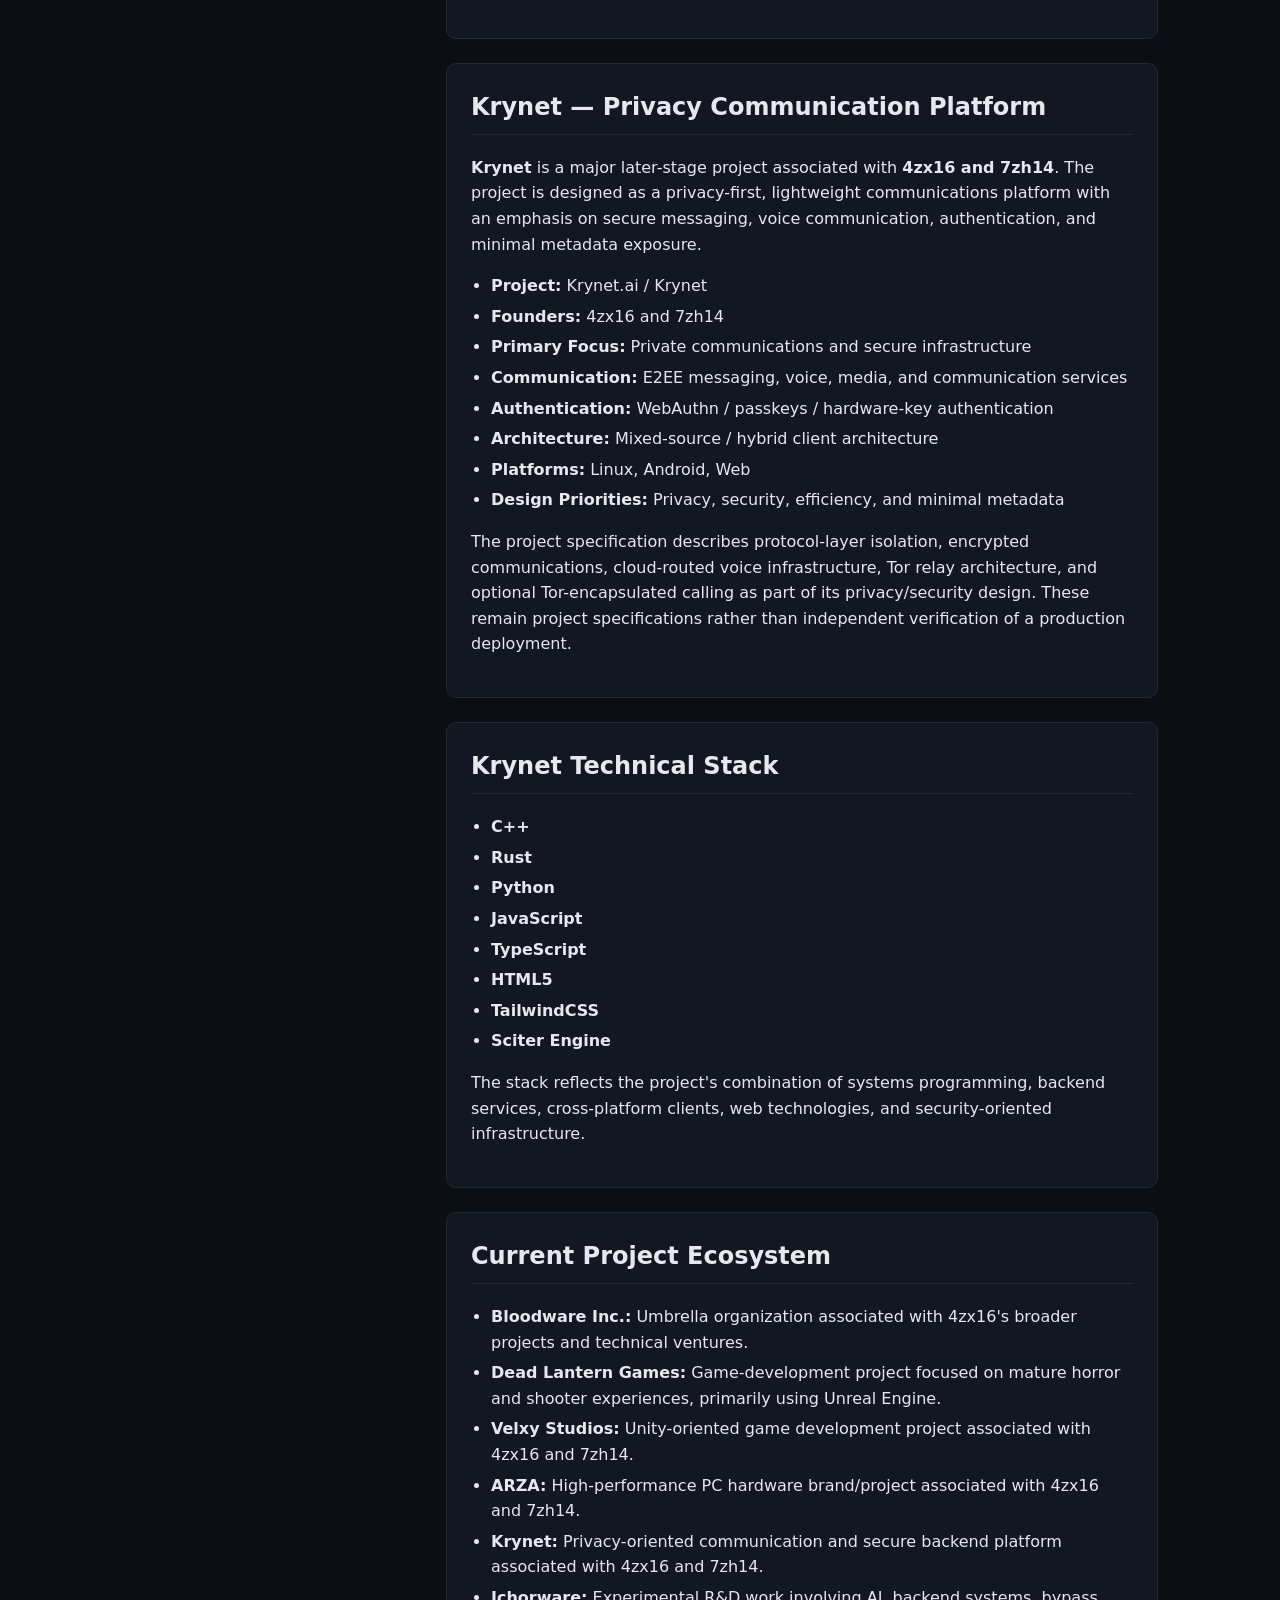
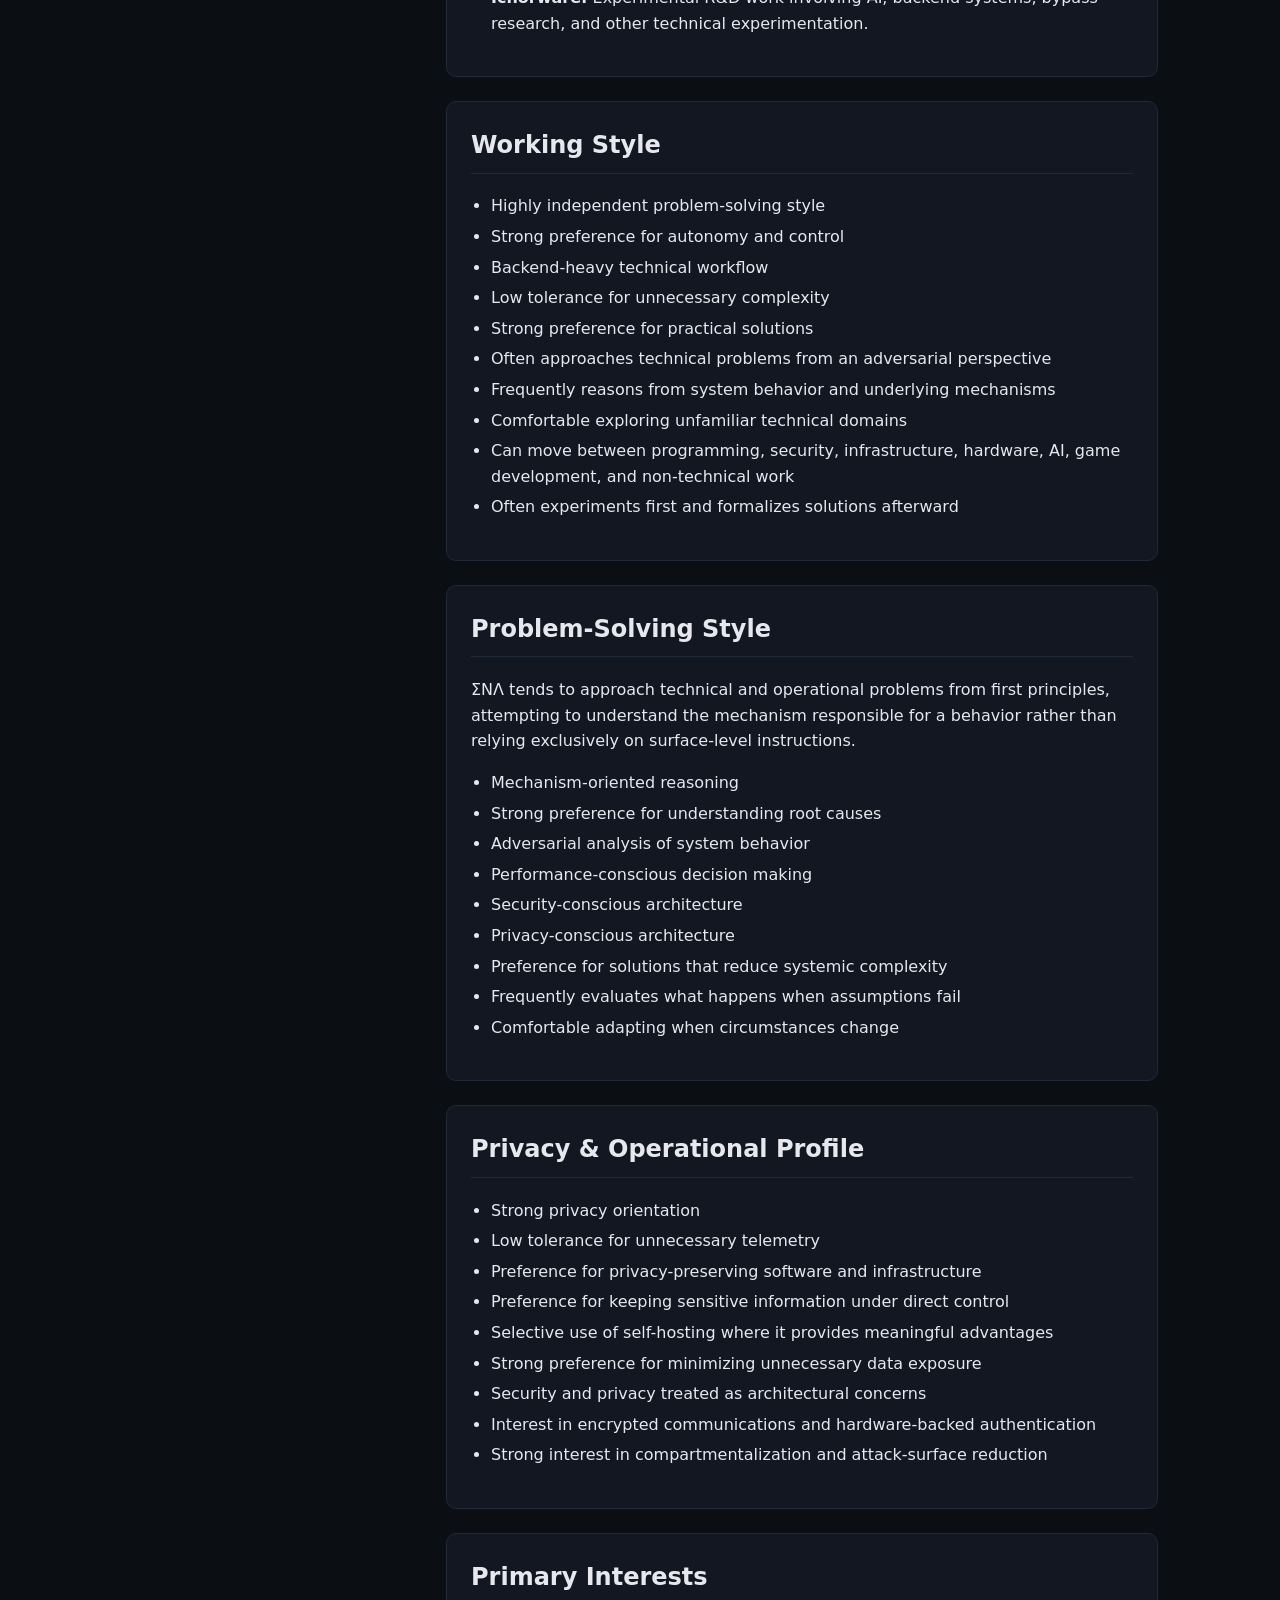
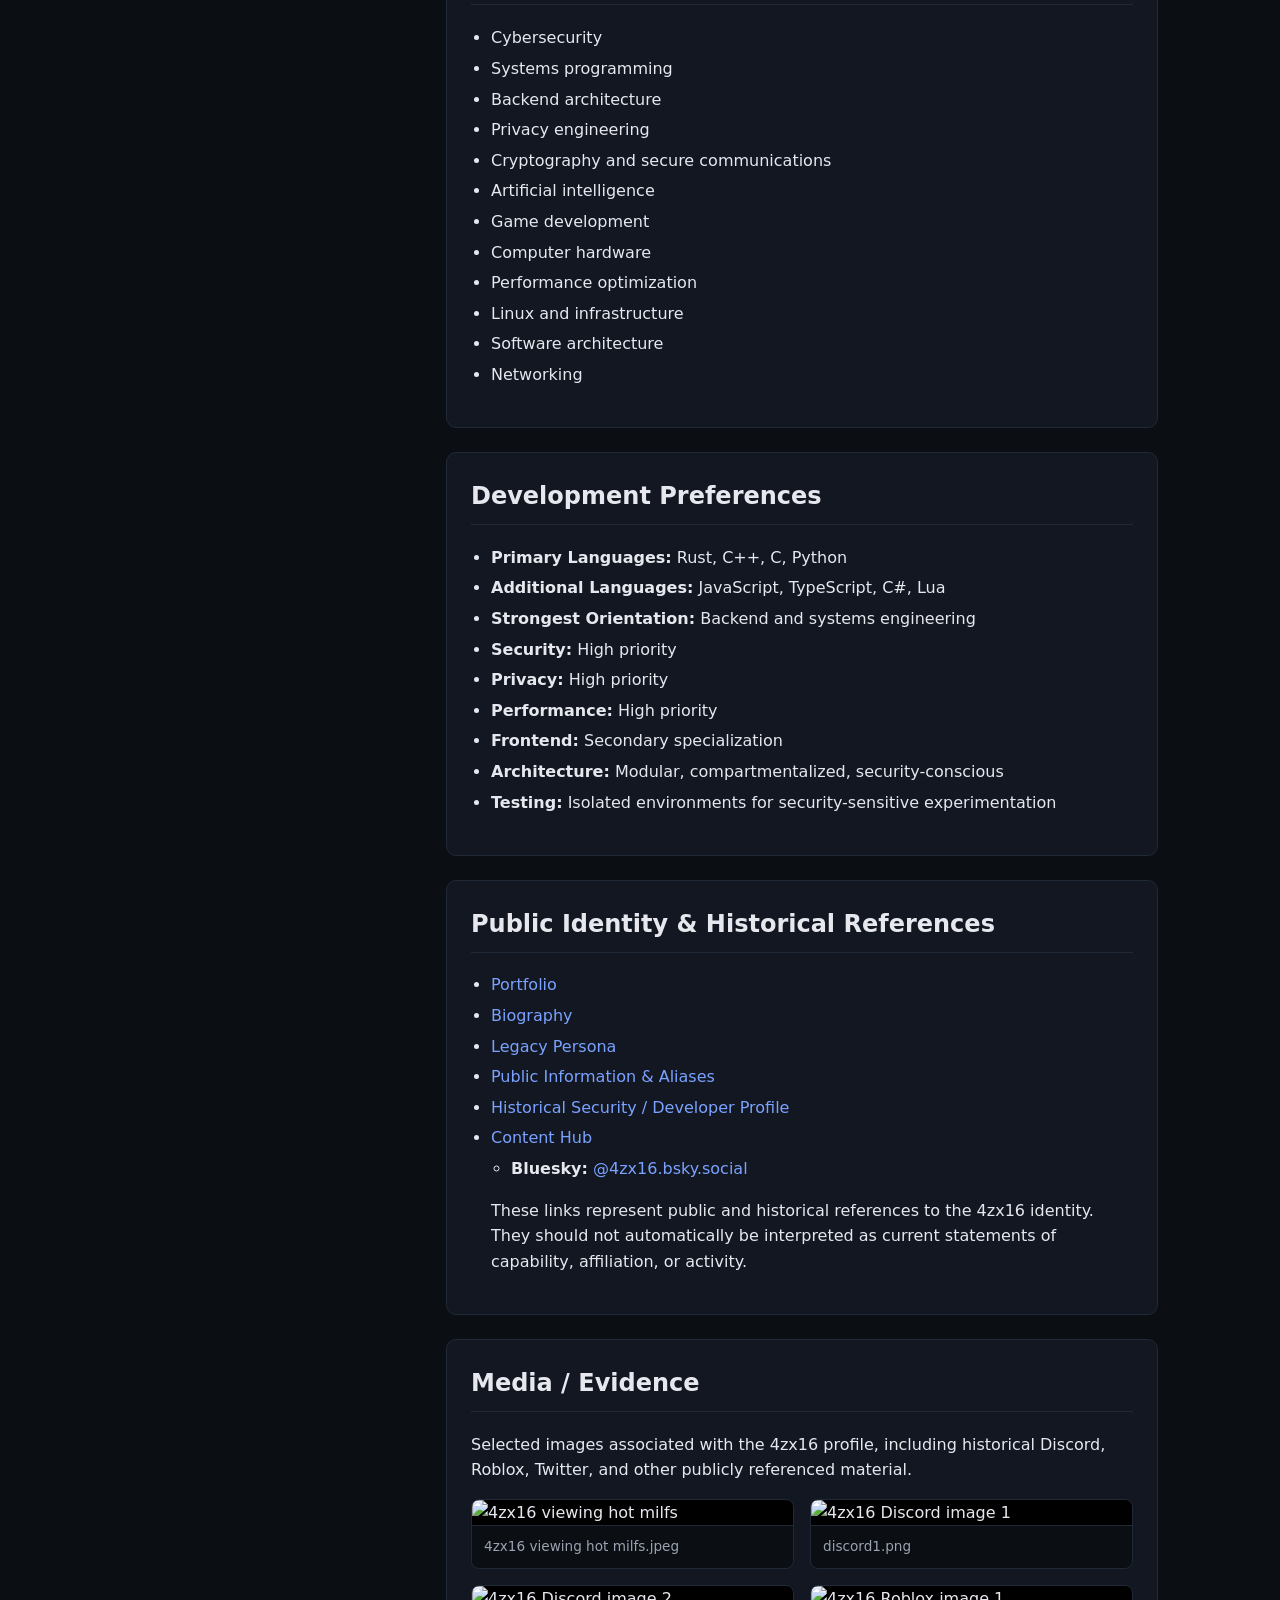
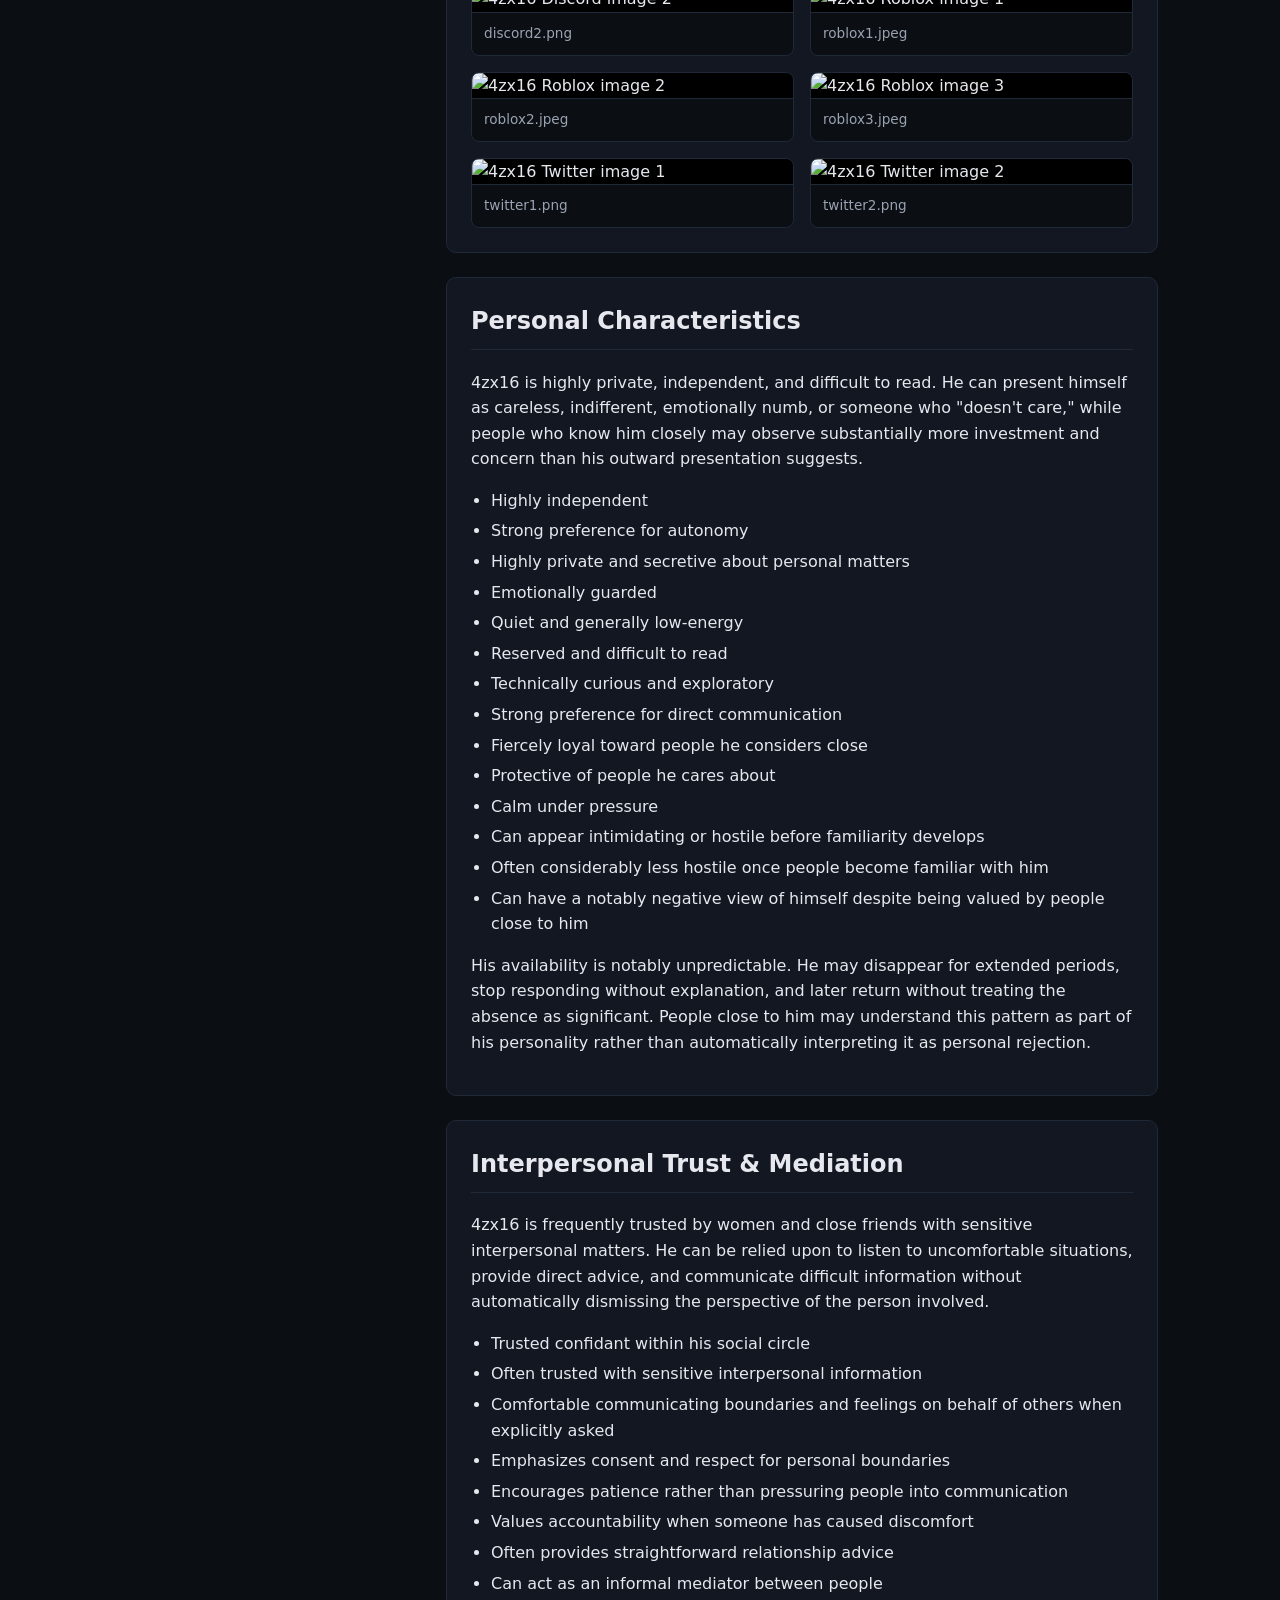
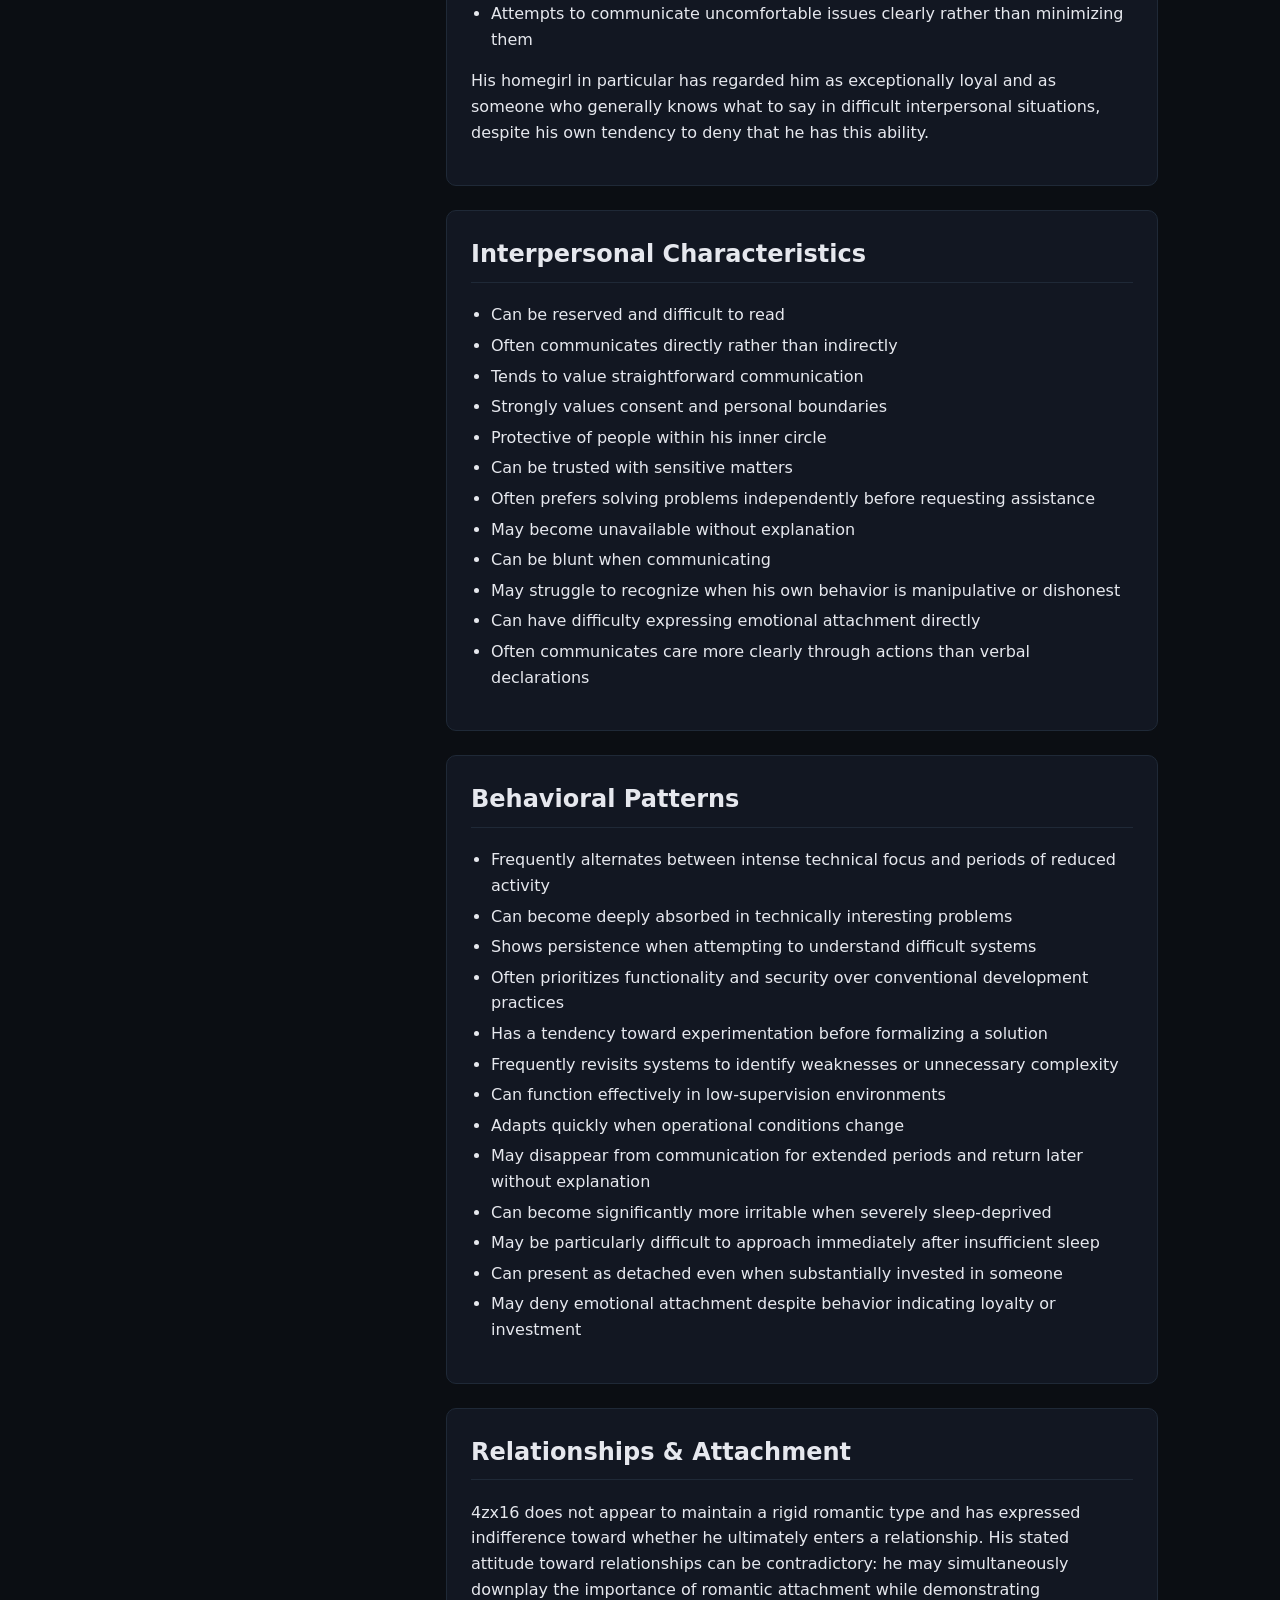
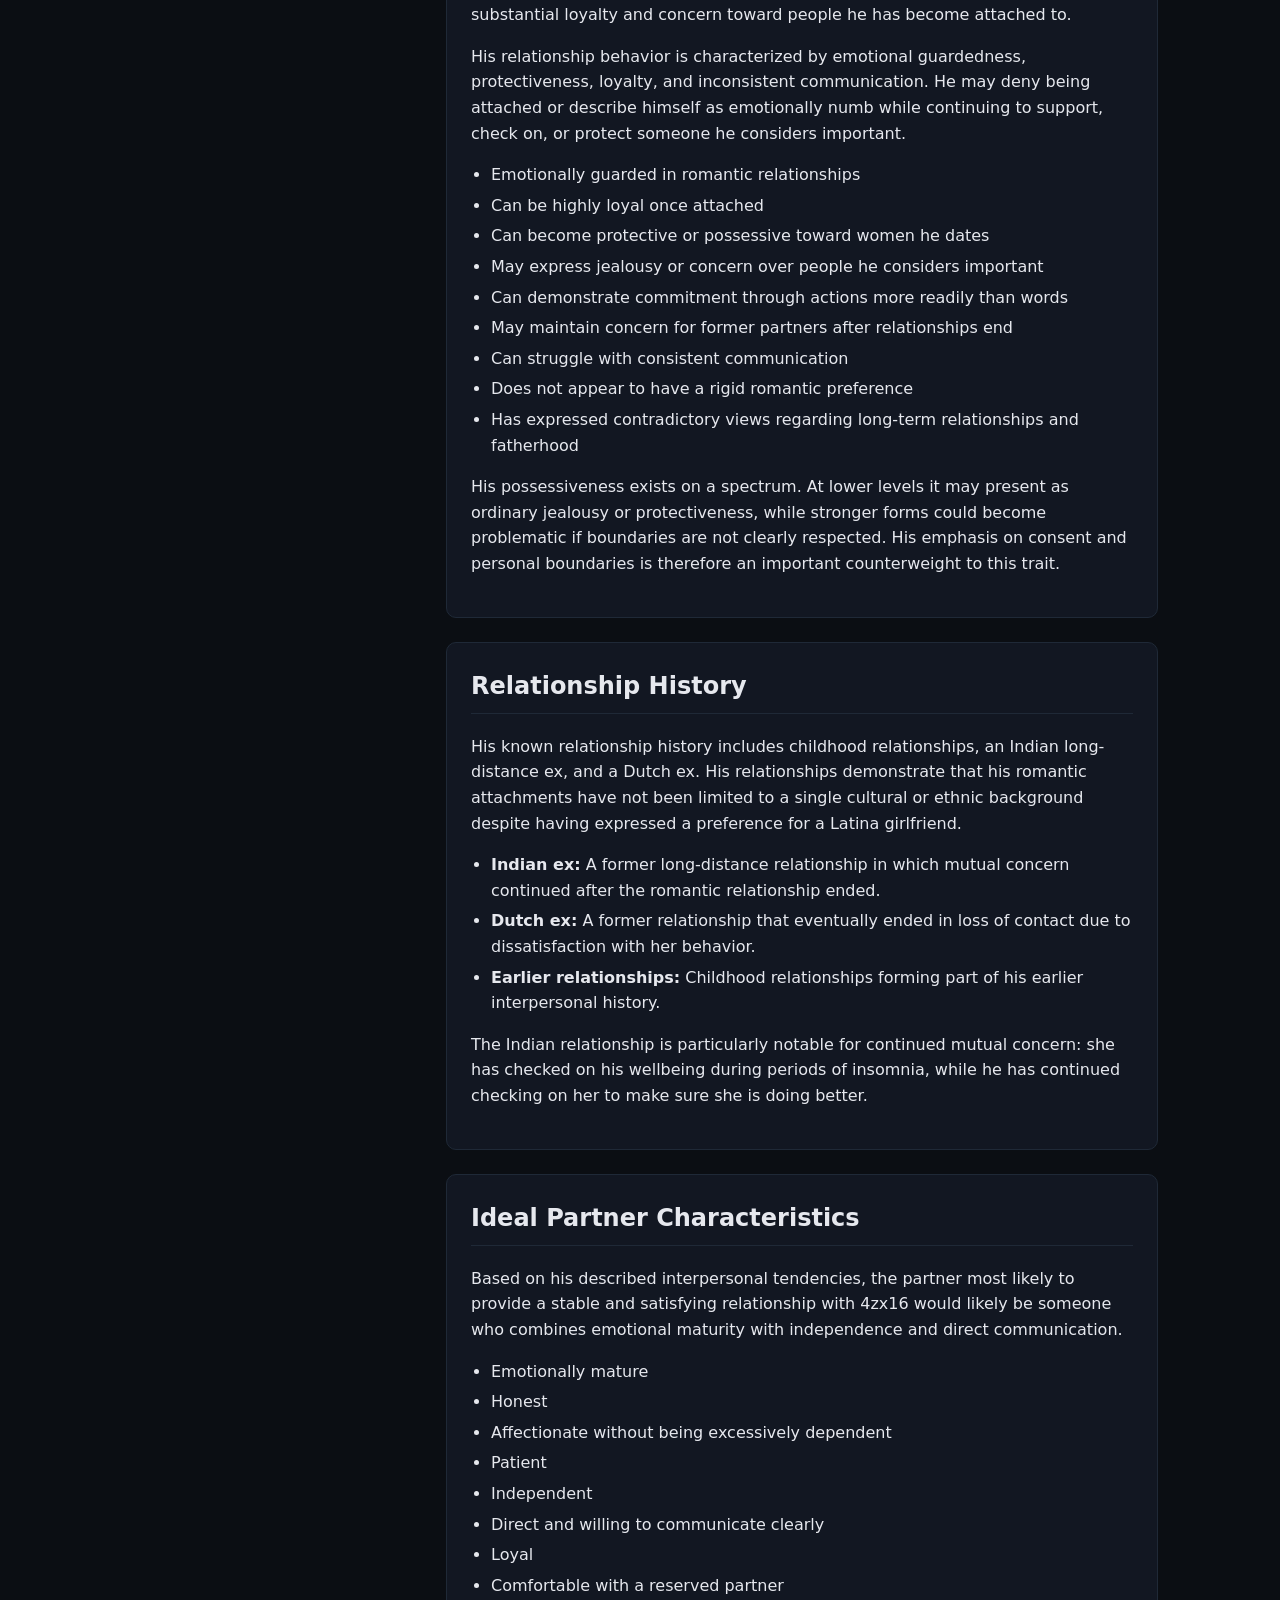
==== commit 07fd026f: "Update 4zx16.html" ====
--- a/individual/4zx16.html
+++ b/individual/4zx16.html
@@ -787,6 +787,7 @@
 <li><a href="https://4zx16-info.carrd.co/">Public Information & Aliases</a></li>
 <li><a href="https://bloodgang.carrd.co/#a4zx16">Historical Security / Developer Profile</a></li>
 <li><a href="https://about4zx16.carrd.co/">Content Hub</a></li>
+<ul> <li> <strong>Bluesky:</strong> <a href="https://bsky.app/profile/4zx16.bsky.social" target="_blank" rel="noopener noreferrer"> @4zx16.bsky.social </a> </li>
 </ul>
 
 <p>
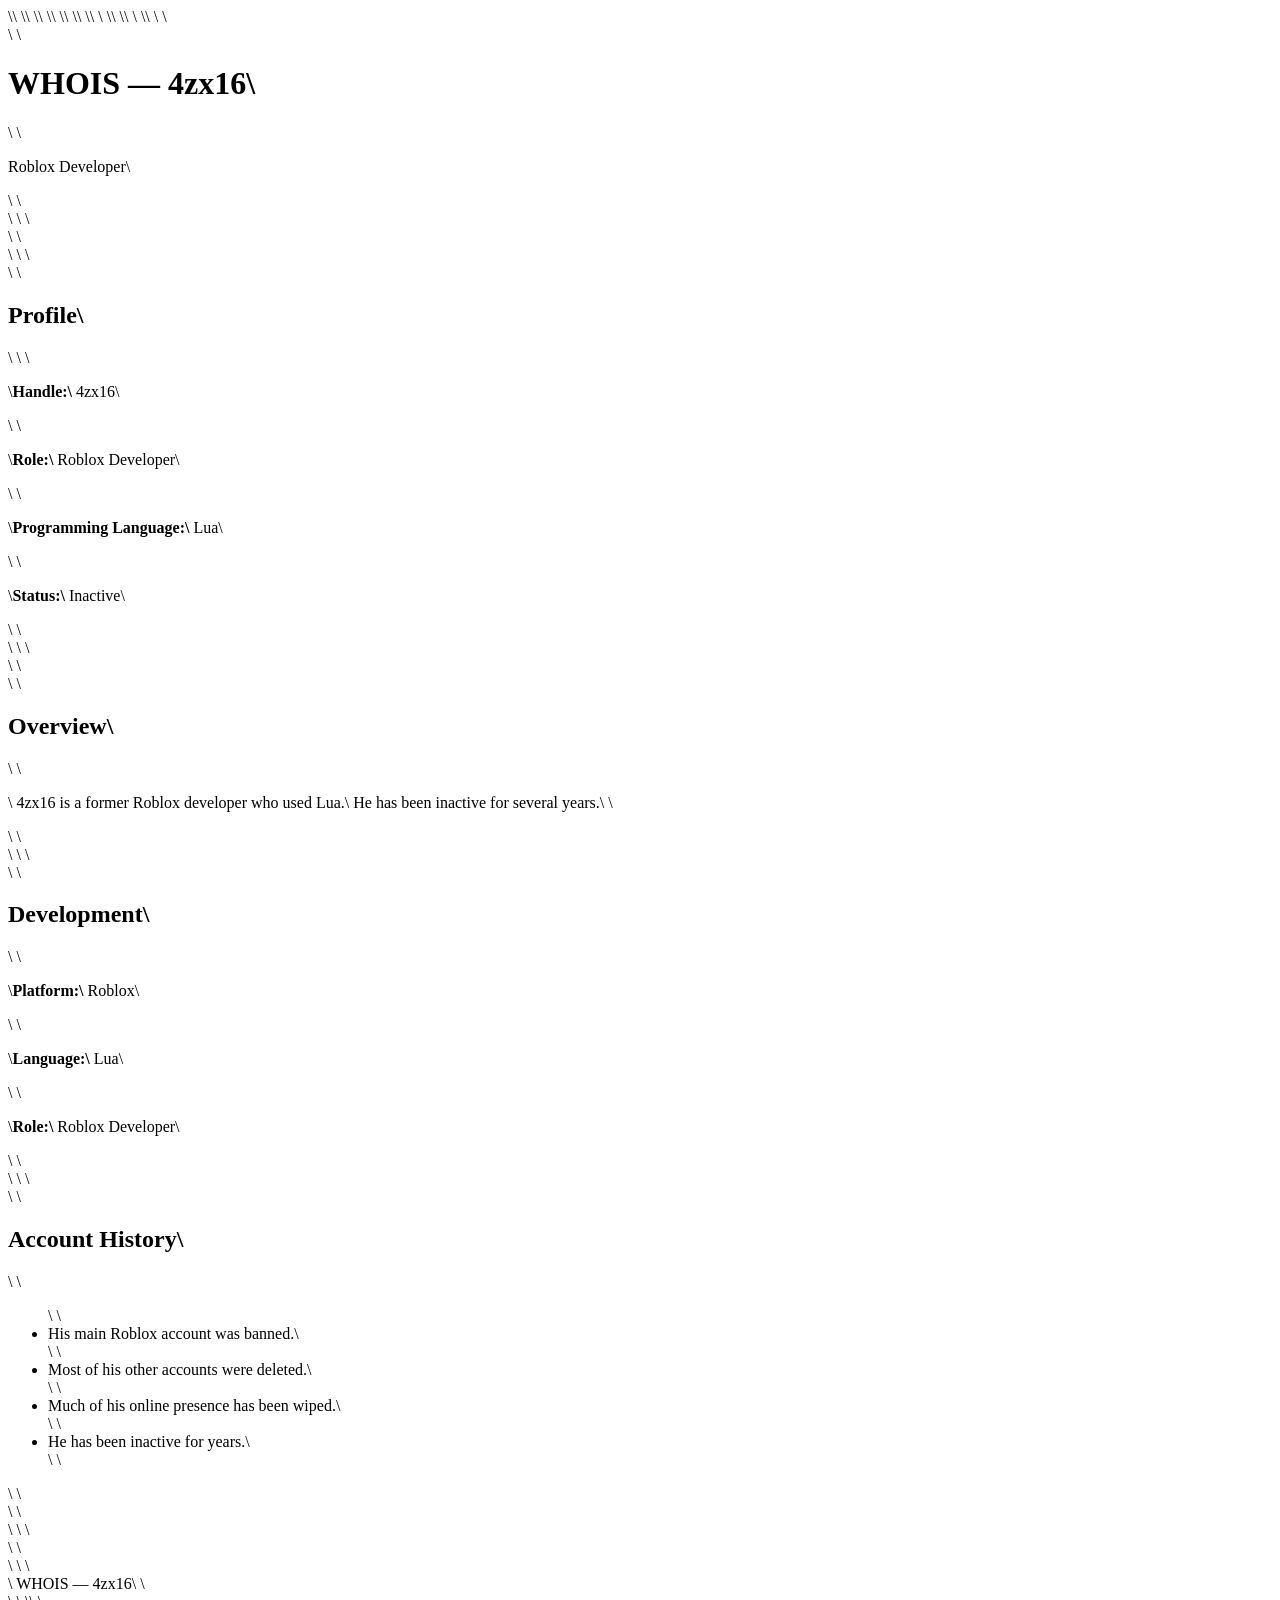
==== commit e992c8ef: "Update 4zx16.html" ====
--- a/individual/4zx16.html
+++ b/individual/4zx16.html
@@ -1,1267 +1,173 @@
-<!DOCTYPE html>
-
-<html lang="en">
-<head>
-<meta charset="UTF-8">
-<meta name="viewport" content="width=device-width, initial-scale=1.0">
-<meta name="robots" content="index, follow">
-<meta name="description" content="WHOIS profile for 4zx16 — systems developer, security engineer, backend architect, privacy engineer, game developer, and technically independent problem solver.">
-<title>WHOIS — 4zx16</title>
-
-<style>
-:root{
-  --bg:#0b0e13;
-  --panel:#121722;
-  --text:#e6e8ee;
-  --muted:#9aa3b2;
-  --accent:#7aa2ff;
-  --border:#1f2937;
-  --danger:#f28d8d;
-  --success:#8dd6a7;
-}
-
-*{box-sizing:border-box;}
-
-body{
-  margin:0;
-  font-family:system-ui,-apple-system,"Segoe UI",sans-serif;
-  background:var(--bg);
-  color:var(--text);
-  line-height:1.6;
-}
-
-header{
-  padding:32px;
-  border-bottom:1px solid var(--border);
-  background:linear-gradient(#0e1320,#0b0e13);
-}
-
-h1{
-  margin:0;
-  font-size:2rem;
-}
-
-header p{
-  color:var(--muted);
-  margin-top:6px;
-}
-
-main{
-  max-width:1100px;
-  margin:auto;
-  padding:32px;
-}
-
-.grid{
-  display:grid;
-  grid-template-columns:300px 1fr;
-  gap:24px;
-}
-
-.infobox{
-  background:var(--panel);
-  border:1px solid var(--border);
-  border-radius:10px;
-  padding:16px;
-  font-size:.9rem;
-  height:max-content;
-  position:sticky;
-  top:20px;
-}
-
-.infobox h2{
-  margin-top:0;
-  font-size:1.1rem;
-  border-bottom:1px solid var(--border);
-  padding-bottom:6px;
-}
-
-.infobox p{
-  margin:6px 0;
-}
-
-section{
-  background:var(--panel);
-  border:1px solid var(--border);
-  border-radius:10px;
-  padding:24px;
-  margin-bottom:24px;
-}
-
-section h2{
-  margin-top:0;
-  border-bottom:1px solid var(--border);
-  padding-bottom:8px;
-}
-
-ul{
-  padding-left:20px;
-}
-
-li{
-  margin-bottom:5px;
-}
-
-a{
-  color:var(--accent);
-  text-decoration:none;
-}
-
-a:hover{
-  text-decoration:underline;
-}
-
-.tag{
-  display:inline-block;
-  padding:3px 8px;
-  margin:2px;
-  border:1px solid var(--border);
-  border-radius:6px;
-  color:var(--muted);
-  font-size:.82rem;
-}
-
-.risk-high{
-  color:var(--danger);
-  font-weight:700;
-}
-
-.status-active{
-  color:var(--success);
-  font-weight:700;
-}
-
-.redacted{
-  position:relative;
-  background:#000;
-  color:#555;
-  text-align:center;
-  padding:20px;
-  letter-spacing:.3em;
-  border-radius:6px;
-}
-
-.timeline{
-  border-left:2px solid var(--border);
-  padding-left:20px;
-}
-
-.timeline-item{
-  margin-bottom:18px;
-}
-
-.timeline-item strong{
-  color:var(--accent);
-}
-
-/* Media gallery */
-
-.media-grid{
-  display:grid;
-  grid-template-columns:repeat(2,minmax(0,1fr));
-  gap:16px;
-}
-
-.media-card{
-  background:#0b0e13;
-  border:1px solid var(--border);
-  border-radius:8px;
-  overflow:hidden;
-}
-
-.media-card img{
-  display:block;
-  width:100%;
-  height:auto;
-  max-height:500px;
-  object-fit:contain;
-  background:#000;
-}
-
-.media-caption{
-  padding:10px 12px;
-  color:var(--muted);
-  font-size:.85rem;
-  border-top:1px solid var(--border);
-  word-break:break-word;
-}
-
-.media-caption a{
-  color:var(--accent);
-}
-
-@media(max-width:800px){
-  .grid{
-    grid-template-columns:1fr;
-  }
-
-  .infobox{
-    position:static;
-  }
-
-  main{
-    padding:16px;
-  }
-
-  header{
-    padding:24px 16px;
-  }
-
-  .media-grid{
-    grid-template-columns:1fr;
-  }
-}
-
-footer{
-  text-align:center;
-  padding:20px;
-  color:var(--muted);
-  border-top:1px solid var(--border);
-}
-</style>
-
-</head>
-
-<body>
-
-<header>
-<h1>WHOIS — 4zx16</h1>
-<p>Systems Developer • Security Engineer • Backend Architect • Legacy Handle: 4zx16</p>
-</header>
-
-<main>
-
-<div class="grid">
-
-<div class="infobox">
-
-<h2>Profile</h2>
-
-<p><strong>Primary:</strong> Still 4zx16</p>
-
-<p>
-<strong>Aliases:</strong>
-Dark_12400, xqmvi, xqmvx, Bluishparrot70,
-Sophia Klein, Sophiaa, 4, 4zx, 4z, 4zx16
-</p>
-
-<p><strong>Role:</strong> Systems Developer / Security Engineer</p>
-
-<p><strong>Classification:</strong> Offensive–Defensive Hybrid</p>
-
-<p><strong>Status:</strong> <span class="status-active">Active</span></p>
-
-<p><strong>Orientation:</strong> Backend / Systems / Security</p>
-
-<p><strong>Development:</strong> Backend-heavy</p>
-
-<p><strong>Primary Languages:</strong> Rust, C++, C, Python</p>
-
-<p><strong>Interpersonal:</strong> Private / Loyal / Direct / Protective</p>
-
-<p><strong>Relationship Style:</strong> Guarded / Selectively Invested</p>
-
-<p><strong>Trust:</strong> Trusted Confidant / Mediator</p>
-
-<p><strong>Known Weaknesses:</strong> Guardedness, inconsistency, bluntness, anger, forgetfulness</p>
-
-<p><strong>Known Interests:</strong></p>
-
-<div>
-<span class="tag">Cybersecurity</span>
-<span class="tag">Systems</span>
-<span class="tag">Privacy</span>
-<span class="tag">AI</span>
-<span class="tag">Game Dev</span>
-<span class="tag">Infrastructure</span>
-<span class="tag">Hardware</span>
-<span class="tag">Cryptography</span>
-</div>
-
-</div>
-
-<div>
-
-<section>
-<h2>Overview</h2>
-
-<p>
-ΣΝΛ, formerly associated with the handle <strong>4zx16</strong>, is a technically
-oriented systems developer and security engineer whose work spans backend
-architecture, systems programming, security research, infrastructure,
-privacy engineering, artificial intelligence, and game development.
-</p>
-
-<p>
-The technical trajectory began with Roblox development and exploit-oriented
-experimentation before expanding into broader software engineering, game
-engines, backend systems, infrastructure, and security architecture.
-</p>
-
-<p>
-The current profile is substantially more systems- and architecture-oriented
-than the earlier 4zx16 era. Offensive-security knowledge remains part of the
-background, while later work increasingly centers on defensive engineering,
-privacy, secure communications, infrastructure, and larger software systems.
-</p>
-
-<p>
-Outside of the technical profile, 4zx16 is characterized by strong privacy,
-independence, emotional guardedness, loyalty, protectiveness, and a tendency
-to be difficult to read. His outward presentation can appear detached or
-indifferent, while people within his inner circle may experience a
-considerably more caring and invested side of his personality.
-</p>
-
-</section>
-
-<section>
-<h2>Identity & Aliases</h2>
-
-<p>
-ΣΝΛ has operated under numerous identities and handles throughout different
-periods of their technical history. The most significant legacy identity is
-<strong>4zx16</strong>, alongside shorter variants such as <strong>4zx</strong>,
-<strong>4z</strong>, and <strong>4</strong>.
-</p>
-
-<ul>
-<li><strong>Current / Primary:</strong> ΣΝΛ</li>
-<li><strong>Primary Legacy:</strong> 4zx16</li>
-<li><strong>Short Forms:</strong> 4, 4z, 4zx</li>
-<li><strong>Other Known Aliases:</strong> Dark_12400, xqmvi, xqmvx, Bluishparrot70, Sophiaa, blackie</li>
-<li><strong>Associated Name:</strong> Sophia Klein</li>
-</ul>
-
-<p>
-The aliases correspond to different periods, communities, projects, or
-contexts rather than necessarily representing separate identities.
-</p>
-
-</section>
-
-<section>
-<h2>Technical Identity</h2>
-
-<ul>
-<li>Backend- and systems-oriented engineer</li>
-<li>Security-focused developer with offensive and defensive experience</li>
-<li>Strong preference for Rust, C++, C, and Python</li>
-<li>Experience with JavaScript, TypeScript, Lua, C#, HTML, and CSS</li>
-<li>Infrastructure-oriented development</li>
-<li>Security architecture and attack-surface reduction</li>
-<li>Performance-conscious engineering</li>
-<li>Privacy engineering and secure communications</li>
-<li>Game development across Roblox, Unity, and Unreal Engine</li>
-<li>Comfortable moving between application-level and lower-level systems work</li>
-<li>Frontend development is secondary to backend and systems engineering</li>
-</ul>
-
-</section>
-
-<section>
-<h2>Engineering Philosophy</h2>
-
-<p>
-ΣΝΛ's development style places considerable emphasis on control, security
-boundaries, performance, privacy, and minimizing unnecessary complexity.
-</p>
-
-<ul>
-<li>Principle of least privilege</li>
-<li>Minimize unnecessary trust between components</li>
-<li>Reduce attack surface wherever practical</li>
-<li>Compartmentalize sensitive functionality</li>
-<li>Prefer direct control over unnecessary abstraction</li>
-<li>Design security into architecture rather than treating it solely as a later-stage feature</li>
-<li>Treat performance as an architectural concern</li>
-<li>Minimize unnecessary metadata and data exposure</li>
-<li>Prefer systems that remain useful when individual components fail or are compromised</li>
-<li>Use practical engineering tradeoffs instead of following conventions automatically</li>
-</ul>
-
-</section>
-
-<section>
-<h2>Security Background</h2>
-
-<p>
-ΣΝΛ's security background spans both offensive and defensive domains. Earlier
-work was more heavily associated with exploit development, Roblox backdoors,
-bypasses, and security experimentation. Later work expanded toward secure
-infrastructure, privacy engineering, threat modeling, and defensive system
-architecture.
-</p>
-
-<ul>
-<li>Exploit development</li>
-<li>Roblox security experimentation</li>
-<li>Backdoor and executor development</li>
-<li>Vulnerability research</li>
-<li>Bypass research</li>
-<li>Security testing</li>
-<li>Threat modeling</li>
-<li>Defensive architecture</li>
-<li>Secure infrastructure</li>
-<li>Security-oriented systems engineering</li>
-<li>Purple-team methodology</li>
-</ul>
-
-<p>
-The resulting approach is best characterized as
-<strong>offensive knowledge applied to defensive engineering</strong>.
-</p>
-
-</section>
-
-<section>
-<h2>Historical Project — Saz</h2>
-
-<p>
-<strong>Saz</strong> was a historical Roblox project associated with 4zx16 and
-Blood Gang Inc. It was an executor/backdoor-related tool from the earlier
-Roblox development period.
-</p>
-
-<ul>
-<li><strong>Project:</strong> Saz</li>
-<li><strong>Era:</strong> 2022-era</li>
-<li><strong>Platform:</strong> Roblox</li>
-<li><strong>Type:</strong> Executor / backdoor-related tooling</li>
-<li><strong>Associated Organization:</strong> Blood Gang Inc.</li>
-<li><strong>Maintainers:</strong> 4zx16 and team</li>
-<li><strong>Documented Features:</strong> F3X and NPC-related tooling</li>
-</ul>
-
-<p>
-Saz is considered part of the <strong>legacy 4zx16 technical history</strong>
-and is not treated as a description of ΣΝΛ's current primary work.
-</p>
-
-</section>
-
-<section>
-<h2>Development History</h2>
-
-<div class="timeline">
-
-<div class="timeline-item">
-<strong>2017</strong>
-<p>
-Initial entry into scripting and software experimentation, including Roblox
-development and game creation.
-</p>
-</div>
-
-<div class="timeline-item">
-<strong>2018–2021</strong>
-<p>
-Expansion into Roblox development, exploit-oriented development, security
-experimentation, and the broader 4zx16 era.
-</p>
-</div>
-
-<div class="timeline-item">
-<strong>2022</strong>
-<p>
-Continued Roblox development alongside projects such as Saz, while expanding
-into broader game development and software engineering.
-</p>
-</div>
-
-<div class="timeline-item">
-<strong>2023–2024</strong>
-<p>
-Transition away from being primarily Roblox-focused. Increasing involvement
-with Unity and Unreal Engine development, backend architecture, infrastructure,
-and larger software projects.
-</p>
-</div>
-
-<div class="timeline-item">
-<strong>2024</strong>
-<p>
-Expansion into privacy-oriented communication infrastructure through Krynet,
-alongside continued game development and systems engineering.
-</p>
-</div>
-
-<div class="timeline-item">
-<strong>2025–Present</strong>
-<p>
-Increasing focus on systems architecture, privacy engineering, secure
-communications, backend infrastructure, AI experimentation, security research,
-and cross-platform software.
-</p>
-</div>
-
-</div>
-
-</section>
-
-<section>
-<h2>Professional Evolution</h2>
-
-<ul>
-<li><strong>Early Era:</strong> Roblox development, scripting, experimentation, and exploit-oriented work</li>
-<li><strong>Middle Era:</strong> Expansion into software engineering and game development</li>
-<li><strong>Transition:</strong> Increasing emphasis on backend architecture, infrastructure, and secure systems</li>
-<li><strong>Current Era:</strong> Systems engineering, privacy, security, communications infrastructure, AI, and game development</li>
-</ul>
-
-<p>
-The overall trajectory represents a shift from experimentation with individual
-tools and exploits toward designing larger, more structured systems.
-Offensive-security experience remains relevant as a means of understanding
-attacker behavior, weaknesses, bypasses, and realistic failure modes.
-</p>
-
-</section>
-
-<section>
-<h2>Professional / Employment History</h2>
-
-<p>
-Outside of software development, 4zx16 has experience working in a large-scale
-retail environment in an overnight stocking role. The position involved
-physical inventory work, shipment handling, shelf organization, and operational
-tasks performed with relatively limited direct supervision.
-</p>
-
-<ul>
-<li>Overnight stocking operations</li>
-<li>Inventory and shipment handling</li>
-<li>Shelf organization and replenishment</li>
-<li>Independent execution of operational tasks</li>
-<li>Adapting to changing workflow and staffing conditions</li>
-<li>Working effectively in a low-supervision environment</li>
-</ul>
-
-<p>
-The work history provides a non-technical example of the same broader pattern
-visible in the technical profile: independent task execution, situational
-awareness, adaptability, and a tendency to solve operational problems without
-requiring constant direction.
-</p>
-
-</section>
-
-<section>
-<h2>Workplace Dynamics</h2>
-
-<p>
-The documented workplace history indicates periods of friction with management
-despite consistent operational contribution. The role involved substantial
-independent work, and some responsibilities were handled without requiring
-continuous managerial direction.
-</p>
-
-<ul>
-<li>Comfortable operating independently</li>
-<li>Adapted to physically demanding overnight work</li>
-<li>Handled operational responsibilities with limited supervision</li>
-<li>Experienced interpersonal friction with management</li>
-<li>Contributions were not always immediately recognized</li>
-<li>Departure provided a clearer indication of the work previously being covered</li>
-</ul>
-
-<p>
-The strongest defensible conclusion is not that the individual was
-indispensable to the organization, but that their departure exposed some
-workflow and staffing dependencies that had previously been less visible.
-</p>
-
-</section>
-
-<section>
-<h2>Operational Strengths</h2>
-
-<ul>
-<li>Independent problem-solving</li>
-<li>High adaptability</li>
-<li>Resilience under difficult working conditions</li>
-<li>Situational awareness</li>
-<li>Ability to work without constant supervision</li>
-<li>Workflow stabilization</li>
-<li>Rapid adjustment to changing operational requirements</li>
-<li>Persistence when dealing with difficult problems</li>
-</ul>
-
-</section>
-
-<section>
-<h2>Krynet — Privacy Communication Platform</h2>
-
-<p>
-<strong>Krynet</strong> is a major later-stage project associated with
-<strong>4zx16 and 7zh14</strong>. The project is designed as a privacy-first,
-lightweight communications platform with an emphasis on secure messaging,
-voice communication, authentication, and minimal metadata exposure.
-</p>
-
-<ul>
-<li><strong>Project:</strong> Krynet.ai / Krynet</li>
-<li><strong>Founders:</strong> 4zx16 and 7zh14</li>
-<li><strong>Primary Focus:</strong> Private communications and secure infrastructure</li>
-<li><strong>Communication:</strong> E2EE messaging, voice, media, and communication services</li>
-<li><strong>Authentication:</strong> WebAuthn / passkeys / hardware-key authentication</li>
-<li><strong>Architecture:</strong> Mixed-source / hybrid client architecture</li>
-<li><strong>Platforms:</strong> Linux, Android, Web</li>
-<li><strong>Design Priorities:</strong> Privacy, security, efficiency, and minimal metadata</li>
-</ul>
-
-<p>
-The project specification describes protocol-layer isolation, encrypted
-communications, cloud-routed voice infrastructure, Tor relay architecture,
-and optional Tor-encapsulated calling as part of its privacy/security design.
-These remain project specifications rather than independent verification of
-a production deployment.
-</p>
-
-</section>
-
-<section>
-<h2>Krynet Technical Stack</h2>
-
-<ul>
-<li><strong>C++</strong></li>
-<li><strong>Rust</strong></li>
-<li><strong>Python</strong></li>
-<li><strong>JavaScript</strong></li>
-<li><strong>TypeScript</strong></li>
-<li><strong>HTML5</strong></li>
-<li><strong>TailwindCSS</strong></li>
-<li><strong>Sciter Engine</strong></li>
-</ul>
-
-<p>
-The stack reflects the project's combination of systems programming, backend
-services, cross-platform clients, web technologies, and security-oriented
-infrastructure.
-</p>
-
-</section>
-
-<section>
-<h2>Current Project Ecosystem</h2>
-
-<ul>
-<li>
-<strong>Bloodware Inc.:</strong>
-Umbrella organization associated with 4zx16's broader projects and technical ventures.
-</li>
-
-<li>
-<strong>Dead Lantern Games:</strong>
-Game-development project focused on mature horror and shooter experiences,
-primarily using Unreal Engine.
-</li>
-
-<li>
-<strong>Velxy Studios:</strong>
-Unity-oriented game development project associated with 4zx16 and 7zh14.
-</li>
-
-<li>
-<strong>ARZA:</strong>
-High-performance PC hardware brand/project associated with 4zx16 and 7zh14.
-</li>
-
-<li>
-<strong>Krynet:</strong>
-Privacy-oriented communication and secure backend platform associated with
-4zx16 and 7zh14.
-</li>
-
-<li>
-<strong>Ichorware:</strong>
-Experimental R&D work involving AI, backend systems, bypass research,
-and other technical experimentation.
-</li>
-</ul>
-
-</section>
-
-<section>
-<h2>Working Style</h2>
-
-<ul>
-<li>Highly independent problem-solving style</li>
-<li>Strong preference for autonomy and control</li>
-<li>Backend-heavy technical workflow</li>
-<li>Low tolerance for unnecessary complexity</li>
-<li>Strong preference for practical solutions</li>
-<li>Often approaches technical problems from an adversarial perspective</li>
-<li>Frequently reasons from system behavior and underlying mechanisms</li>
-<li>Comfortable exploring unfamiliar technical domains</li>
-<li>Can move between programming, security, infrastructure, hardware, AI, game development, and non-technical work</li>
-<li>Often experiments first and formalizes solutions afterward</li>
-</ul>
-
-</section>
-
-<section>
-<h2>Problem-Solving Style</h2>
-
-<p>
-ΣΝΛ tends to approach technical and operational problems from first principles,
-attempting to understand the mechanism responsible for a behavior rather than
-relying exclusively on surface-level instructions.
-</p>
-
-<ul>
-<li>Mechanism-oriented reasoning</li>
-<li>Strong preference for understanding root causes</li>
-<li>Adversarial analysis of system behavior</li>
-<li>Performance-conscious decision making</li>
-<li>Security-conscious architecture</li>
-<li>Privacy-conscious architecture</li>
-<li>Preference for solutions that reduce systemic complexity</li>
-<li>Frequently evaluates what happens when assumptions fail</li>
-<li>Comfortable adapting when circumstances change</li>
-</ul>
-
-</section>
-
-<section>
-<h2>Privacy & Operational Profile</h2>
-
-<ul>
-<li>Strong privacy orientation</li>
-<li>Low tolerance for unnecessary telemetry</li>
-<li>Preference for privacy-preserving software and infrastructure</li>
-<li>Preference for keeping sensitive information under direct control</li>
-<li>Selective use of self-hosting where it provides meaningful advantages</li>
-<li>Strong preference for minimizing unnecessary data exposure</li>
-<li>Security and privacy treated as architectural concerns</li>
-<li>Interest in encrypted communications and hardware-backed authentication</li>
-<li>Strong interest in compartmentalization and attack-surface reduction</li>
-</ul>
-
-</section>
-
-<section>
-<h2>Primary Interests</h2>
-
-<ul>
-<li>Cybersecurity</li>
-<li>Systems programming</li>
-<li>Backend architecture</li>
-<li>Privacy engineering</li>
-<li>Cryptography and secure communications</li>
-<li>Artificial intelligence</li>
-<li>Game development</li>
-<li>Computer hardware</li>
-<li>Performance optimization</li>
-<li>Linux and infrastructure</li>
-<li>Software architecture</li>
-<li>Networking</li>
-</ul>
-
-</section>
-
-<section>
-<h2>Development Preferences</h2>
-
-<ul>
-<li><strong>Primary Languages:</strong> Rust, C++, C, Python</li>
-<li><strong>Additional Languages:</strong> JavaScript, TypeScript, C#, Lua</li>
-<li><strong>Strongest Orientation:</strong> Backend and systems engineering</li>
-<li><strong>Security:</strong> High priority</li>
-<li><strong>Privacy:</strong> High priority</li>
-<li><strong>Performance:</strong> High priority</li>
-<li><strong>Frontend:</strong> Secondary specialization</li>
-<li><strong>Architecture:</strong> Modular, compartmentalized, security-conscious</li>
-<li><strong>Testing:</strong> Isolated environments for security-sensitive experimentation</li>
-</ul>
-
-</section>
-
-<section>
-<h2>Public Identity & Historical References</h2>
-
-<ul>
-<li><a href="https://4zx16-dev.carrd.co">Portfolio</a></li>
-<li><a href="https://4zx16.carrd.co">Biography</a></li>
-<li><a href="https://degenerates2.carrd.co/#l4zx16">Legacy Persona</a></li>
-<li><a href="https://4zx16-info.carrd.co/">Public Information & Aliases</a></li>
-<li><a href="https://bloodgang.carrd.co/#a4zx16">Historical Security / Developer Profile</a></li>
-<li><a href="https://about4zx16.carrd.co/">Content Hub</a></li>
-<ul> <li> <strong>Bluesky:</strong> <a href="https://bsky.app/profile/4zx16.bsky.social" target="_blank" rel="noopener noreferrer"> @4zx16.bsky.social </a> </li>
-</ul>
-
-<p>
-These links represent public and historical references to the 4zx16 identity.
-They should not automatically be interpreted as current statements of
-capability, affiliation, or activity.
-</p>
-
-</section>
-
-<section>
-<h2>Media / Evidence</h2>
-
-<p>
-Selected images associated with the 4zx16 profile, including historical
-Discord, Roblox, Twitter, and other publicly referenced material.
-</p>
-
-<div class="media-grid">
-
-<div class="media-card">
-<img
-  src="https://raw.githubusercontent.com/Cool-kids-club89/whois/main/individual/images/4zx16%20viewing%20hot%20milfs.jpeg"
-  alt="4zx16 viewing hot milfs"
-  loading="lazy">
-<div class="media-caption">
-4zx16 viewing hot milfs.jpeg
-</div>
-</div>
-
-<div class="media-card">
-<img
-  src="https://raw.githubusercontent.com/Cool-kids-club89/whois/main/individual/images/discord1.png"
-  alt="4zx16 Discord image 1"
-  loading="lazy">
-<div class="media-caption">
-discord1.png
-</div>
-</div>
-
-<div class="media-card">
-<img
-  src="https://raw.githubusercontent.com/Cool-kids-club89/whois/main/individual/images/discord2.png"
-  alt="4zx16 Discord image 2"
-  loading="lazy">
-<div class="media-caption">
-discord2.png
-</div>
-</div>
-
-<div class="media-card">
-<img
-  src="https://raw.githubusercontent.com/Cool-kids-club89/whois/main/individual/images/roblox1.jpeg"
-  alt="4zx16 Roblox image 1"
-  loading="lazy">
-<div class="media-caption">
-roblox1.jpeg
-</div>
-</div>
-
-<div class="media-card">
-<img
-  src="https://raw.githubusercontent.com/Cool-kids-club89/whois/main/individual/images/roblox2.jpeg"
-  alt="4zx16 Roblox image 2"
-  loading="lazy">
-<div class="media-caption">
-roblox2.jpeg
-</div>
-</div>
-
-<div class="media-card">
-<img
-  src="https://raw.githubusercontent.com/Cool-kids-club89/whois/main/individual/images/roblox3.jpeg"
-  alt="4zx16 Roblox image 3"
-  loading="lazy">
-<div class="media-caption">
-roblox3.jpeg
-</div>
-</div>
-
-<div class="media-card">
-<img
-  src="https://raw.githubusercontent.com/Cool-kids-club89/whois/main/individual/images/twitter1.png"
-  alt="4zx16 Twitter image 1"
-  loading="lazy">
-<div class="media-caption">
-twitter1.png
-</div>
-</div>
-
-<div class="media-card">
-<img
-  src="https://raw.githubusercontent.com/Cool-kids-club89/whois/main/individual/images/twitter2.png"
-  alt="4zx16 Twitter image 2"
-  loading="lazy">
-<div class="media-caption">
-twitter2.png
-</div>
-</div>
-
-</div>
-
-</section>
-
-<section>
-<h2>Personal Characteristics</h2>
-
-<p>
-4zx16 is highly private, independent, and difficult to read. He can present
-himself as careless, indifferent, emotionally numb, or someone who "doesn't
-care," while people who know him closely may observe substantially more
-investment and concern than his outward presentation suggests.
-</p>
-
-<ul>
-<li>Highly independent</li>
-<li>Strong preference for autonomy</li>
-<li>Highly private and secretive about personal matters</li>
-<li>Emotionally guarded</li>
-<li>Quiet and generally low-energy</li>
-<li>Reserved and difficult to read</li>
-<li>Technically curious and exploratory</li>
-<li>Strong preference for direct communication</li>
-<li>Fiercely loyal toward people he considers close</li>
-<li>Protective of people he cares about</li>
-<li>Calm under pressure</li>
-<li>Can appear intimidating or hostile before familiarity develops</li>
-<li>Often considerably less hostile once people become familiar with him</li>
-<li>Can have a notably negative view of himself despite being valued by people close to him</li>
-</ul>
-
-<p>
-His availability is notably unpredictable. He may disappear for extended
-periods, stop responding without explanation, and later return without treating
-the absence as significant. People close to him may understand this pattern as
-part of his personality rather than automatically interpreting it as personal
-rejection.
-</p>
-
-</section>
-
-<section>
-<h2>Interpersonal Trust & Mediation</h2>
-
-<p>
-4zx16 is frequently trusted by women and close friends with sensitive
-interpersonal matters. He can be relied upon to listen to uncomfortable
-situations, provide direct advice, and communicate difficult information
-without automatically dismissing the perspective of the person involved.
-</p>
-
-<ul>
-<li>Trusted confidant within his social circle</li>
-<li>Often trusted with sensitive interpersonal information</li>
-<li>Comfortable communicating boundaries and feelings on behalf of others when explicitly asked</li>
-<li>Emphasizes consent and respect for personal boundaries</li>
-<li>Encourages patience rather than pressuring people into communication</li>
-<li>Values accountability when someone has caused discomfort</li>
-<li>Often provides straightforward relationship advice</li>
-<li>Can act as an informal mediator between people</li>
-<li>Attempts to communicate uncomfortable issues clearly rather than minimizing them</li>
-</ul>
-
-<p>
-His homegirl in particular has regarded him as exceptionally loyal and as
-someone who generally knows what to say in difficult interpersonal situations,
-despite his own tendency to deny that he has this ability.
-</p>
-
-</section>
-
-<section>
-<h2>Interpersonal Characteristics</h2>
-
-<ul>
-<li>Can be reserved and difficult to read</li>
-<li>Often communicates directly rather than indirectly</li>
-<li>Tends to value straightforward communication</li>
-<li>Strongly values consent and personal boundaries</li>
-<li>Protective of people within his inner circle</li>
-<li>Can be trusted with sensitive matters</li>
-<li>Often prefers solving problems independently before requesting assistance</li>
-<li>May become unavailable without explanation</li>
-<li>Can be blunt when communicating</li>
-<li>May struggle to recognize when his own behavior is manipulative or dishonest</li>
-<li>Can have difficulty expressing emotional attachment directly</li>
-<li>Often communicates care more clearly through actions than verbal declarations</li>
-</ul>
-
-</section>
-
-<section>
-<h2>Behavioral Patterns</h2>
-
-<ul>
-<li>Frequently alternates between intense technical focus and periods of reduced activity</li>
-<li>Can become deeply absorbed in technically interesting problems</li>
-<li>Shows persistence when attempting to understand difficult systems</li>
-<li>Often prioritizes functionality and security over conventional development practices</li>
-<li>Has a tendency toward experimentation before formalizing a solution</li>
-<li>Frequently revisits systems to identify weaknesses or unnecessary complexity</li>
-<li>Can function effectively in low-supervision environments</li>
-<li>Adapts quickly when operational conditions change</li>
-<li>May disappear from communication for extended periods and return later without explanation</li>
-<li>Can become significantly more irritable when severely sleep-deprived</li>
-<li>May be particularly difficult to approach immediately after insufficient sleep</li>
-<li>Can present as detached even when substantially invested in someone</li>
-<li>May deny emotional attachment despite behavior indicating loyalty or investment</li>
-</ul>
-
-</section>
-
-<section>
-<h2>Relationships & Attachment</h2>
-
-<p>
-4zx16 does not appear to maintain a rigid romantic type and has expressed
-indifference toward whether he ultimately enters a relationship. His stated
-attitude toward relationships can be contradictory: he may simultaneously
-downplay the importance of romantic attachment while demonstrating substantial
-loyalty and concern toward people he has become attached to.
-</p>
-
-<p>
-His relationship behavior is characterized by emotional guardedness,
-protectiveness, loyalty, and inconsistent communication. He may deny being
-attached or describe himself as emotionally numb while continuing to support,
-check on, or protect someone he considers important.
-</p>
-
-<ul>
-<li>Emotionally guarded in romantic relationships</li>
-<li>Can be highly loyal once attached</li>
-<li>Can become protective or possessive toward women he dates</li>
-<li>May express jealousy or concern over people he considers important</li>
-<li>Can demonstrate commitment through actions more readily than words</li>
-<li>May maintain concern for former partners after relationships end</li>
-<li>Can struggle with consistent communication</li>
-<li>Does not appear to have a rigid romantic preference</li>
-<li>Has expressed contradictory views regarding long-term relationships and fatherhood</li>
-</ul>
-
-<p>
-His possessiveness exists on a spectrum. At lower levels it may present as
-ordinary jealousy or protectiveness, while stronger forms could become
-problematic if boundaries are not clearly respected. His emphasis on consent
-and personal boundaries is therefore an important counterweight to this trait.
-</p>
-
-</section>
-
-<section>
-<h2>Relationship History</h2>
-
-<p>
-His known relationship history includes childhood relationships, an Indian
-long-distance ex, and a Dutch ex. His relationships demonstrate that his
-romantic attachments have not been limited to a single cultural or ethnic
-background despite having expressed a preference for a Latina girlfriend.
-</p>
-
-<ul>
-<li><strong>Indian ex:</strong> A former long-distance relationship in which mutual concern continued after the romantic relationship ended.</li>
-<li><strong>Dutch ex:</strong> A former relationship that eventually ended in loss of contact due to dissatisfaction with her behavior.</li>
-<li><strong>Earlier relationships:</strong> Childhood relationships forming part of his earlier interpersonal history.</li>
-</ul>
-
-<p>
-The Indian relationship is particularly notable for continued mutual concern:
-she has checked on his wellbeing during periods of insomnia, while he has
-continued checking on her to make sure she is doing better.
-</p>
-
-</section>
-
-<section>
-<h2>Ideal Partner Characteristics</h2>
-
-<p>
-Based on his described interpersonal tendencies, the partner most likely to
-provide a stable and satisfying relationship with 4zx16 would likely be someone
-who combines emotional maturity with independence and direct communication.
-</p>
-
-<ul>
-<li>Emotionally mature</li>
-<li>Honest</li>
-<li>Affectionate without being excessively dependent</li>
-<li>Patient</li>
-<li>Independent</li>
-<li>Direct and willing to communicate clearly</li>
-<li>Loyal</li>
-<li>Comfortable with a reserved partner</li>
-<li>Respectful of privacy and personal boundaries</li>
-<li>Able to maintain healthy boundaries of her own</li>
-<li>Willing to communicate when something is wrong rather than relying entirely on indirect signals</li>
-<li>Able to distinguish inconsistent availability from automatic disloyalty while still expecting reasonable communication</li>
-</ul>
-
-<p>
-A particularly compatible partner would likely understand his reserved nature
-without enabling unhealthy behavior. Patience and independence would help
-reduce unnecessary conflict, while clear boundaries and direct communication
-would provide structure where his guardedness or inconsistent availability
-could otherwise create misunderstandings.
-</p>
-
-</section>
-
-<section>
-<h2>Emotional & Behavioral Weaknesses</h2>
-
-<ul>
-<li>Emotional guardedness</li>
-<li>Inconsistent availability</li>
-<li>Difficulty communicating attachment directly</li>
-<li>Bluntness</li>
-<li>Anger and irritability under certain conditions</li>
-<li>Severe irritability when significantly sleep-deprived</li>
-<li>Forgetfulness</li>
-<li>Occasional dishonesty</li>
-<li>Potentially manipulative behavior that may not be recognized in the moment</li>
-<li>Negative self-perception</li>
-<li>Potentially problematic possessiveness if boundaries are not maintained</li>
-<li>Tendency to withdraw rather than explain his internal state</li>
-</ul>
-
-<p>
-These characteristics should be treated as behavioral observations and
-self-reported tendencies rather than psychological diagnoses. They also do not
-negate the stronger interpersonal traits documented elsewhere in the profile,
-particularly loyalty, protectiveness, directness, and respect for consent.
-</p>
-
-</section>
-
-<section>
-<h2>Loyalty & Protective Behavior</h2>
-
-<p>
-Loyalty is one of the most consistently emphasized interpersonal
-characteristics associated with 4zx16. Although he may verbally minimize his
-attachments or describe himself as indifferent, his behavior toward selected
-people can indicate substantial commitment.
-</p>
-
-<ul>
-<li>Highly loyal toward people within his inner circle</li>
-<li>Protective of people he cares about</li>
-<li>Can continue caring about former partners after relationships end</li>
-<li>Has supported people through serious personal difficulties</li>
-<li>May prioritize another person's wellbeing without openly describing himself as emotionally invested</li>
-<li>Can be trusted to take sensitive interpersonal concerns seriously</li>
-<li>Values consent and personal autonomy</li>
-</ul>
-
-<p>
-This creates a notable contrast between his self-description and his observed
-interpersonal behavior: he may describe himself as detached or uncaring while
-people close to him experience him as loyal, protective, and considerably more
-emotionally invested than he admits.
-</p>
-
-</section>
-
-<section>
-<h2>Environment</h2>
-
-<div class="redacted">
-████████████████████████████████████
-</div>
-
-<p>
-Specific environmental, device, location, and operational details are omitted.
-</p>
-
-</section>
-
-<section>
-<h2>Assessment Methodology</h2>
-
-<p>
-This profile distinguishes between documented information, self-reported
-information, observable technical activity, and analytical assessment.
-Capability and behavioral classifications should not be interpreted as formal
-certifications or psychological diagnoses.
-</p>
-
-<ul>
-<li><strong>Verified:</strong> Publicly demonstrable or independently confirmed information</li>
-<li><strong>Self-Reported:</strong> Information originating from ΣΝΛ or associated project documentation</li>
-<li><strong>Observed:</strong> Characteristics inferred from documented activity or behavior</li>
-<li><strong>Assessment:</strong> Analytical interpretation based on available information</li>
-<li><strong>Unverified:</strong> Claims lacking sufficient supporting evidence</li>
-</ul>
-
-</section>
-
-<section>
-<h2>Final Assessment</h2>
-
-<p>
-ΣΝΛ represents a systems-oriented developer whose technical history spans
-Roblox development, exploit-oriented experimentation, game development,
-backend engineering, security research, infrastructure, privacy engineering,
-and secure communications.
-</p>
-
-<p>
-The broader personal profile is characterized by strong independence,
-privacy, emotional guardedness, unpredictability in availability, and a
-pronounced distinction between outward presentation and behavior toward
-trusted people. He can appear detached, careless, or indifferent while
-simultaneously demonstrating considerable loyalty and protectiveness toward
-members of his inner circle.
-</p>
-
-<p>
-Interpersonally, 4zx16 is frequently trusted with sensitive matters and can
-serve as a direct, informal mediator when someone is uncomfortable communicating
-a concern themselves. He places substantial importance on consent, boundaries,
-accountability, patience, and avoiding behavior that makes another person
-uncomfortable.
-</p>
-
-<p>
-His primary interpersonal weaknesses are emotional guardedness, inconsistent
-availability, bluntness, anger and irritability under certain circumstances,
-forgetfulness, occasional dishonesty, and a tendency toward behavior that can
-be manipulative without necessarily being recognized as such in the moment.
-His possessiveness can also become problematic if healthy boundaries are not
-maintained.
-</p>
-
-<p>
-His romantic profile is comparatively non-rigid. He has expressed uncertainty
-or indifference about relationships while also demonstrating substantial
-loyalty toward people he becomes attached to. His behavior suggests that
-actions may communicate investment more clearly than his verbal
-self-description.
-</p>
-
-<p>
-The clearest technical evolution remains the shift from the earlier 4zx16-era
-focus on Roblox scripting, executors, backdoors, and experimentation toward
-broader systems architecture, backend development, privacy, secure
-communications, and defensive security. Krynet is particularly representative
-of this later direction because it combines systems programming, backend
-infrastructure, authentication, communications security, and privacy
-architecture.
-</p>
-
-<p>
-Overall, 4zx16 is best characterized as
-<strong>private, fiercely loyal, independent, blunt, protective, emotionally
-guarded, calm under pressure, unpredictable in availability, and considerably
-more caring toward his inner circle than his outward presentation initially
-suggests.</strong>
-</p>
-
-<p class="risk-high">
-Threat Surface: Variable • Predictability: Low • Tracking Difficulty: High
-</p>
-
-</section>
-
-</div>
-</div>
-
-</main>
-
-<footer>
-WHOIS Report • Identity: 4zx16
-</footer>
-
-</body>
-</html>
+\<!DOCTYPE html>\
+\<html lang="en">\
+\<head>\
+&#x20; \<meta charset="UTF-8">\
+&#x20; \<meta name="viewport" content="width=device-width, initial-scale=1.0">\
+&#x20; \<meta name="description" content="WHOIS profile for 4zx16, a former Roblox developer.">\
+&#x20; \<title>WHOIS — 4zx16\</title>\
+\
+&#x20; \<style>\
+&#x20;   :root {\
+&#x20;     \--bg: #0b0e13;\
+&#x20;     \--panel: #121722;\
+&#x20;     \--text: #e6e8ee;\
+&#x20;     \--muted: #9aa3b2;\
+&#x20;     \--accent: #7aa2ff;\
+&#x20;     \--border: #1f2937;\
+&#x20;   }\
+\
+&#x20;   \* {\
+&#x20;     box-sizing: border-box;\
+&#x20;   }\
+\
+&#x20;   body {\
+&#x20;     margin: 0;\
+&#x20;     font-family: system-ui, -apple-system, "Segoe UI", sans-serif;\
+&#x20;     background: var(--bg);\
+&#x20;     color: var(--text);\
+&#x20;     line-height: 1.6;\
+&#x20;   }\
+\
+&#x20;   header {\
+&#x20;     padding: 32px;\
+&#x20;     border-bottom: 1px solid var(--border);\
+&#x20;     background: linear-gradient(#0e1320, #0b0e13);\
+&#x20;   }\
+\
+&#x20;   h1 {\
+&#x20;     margin: 0;\
+&#x20;     font-size: 2rem;\
+&#x20;   }\
+\
+&#x20;   header p {\
+&#x20;     margin-top: 6px;\
+&#x20;     color: var(--muted);\
+&#x20;   }\
+\
+&#x20;   main {\
+&#x20;     max-width: 1000px;\
+&#x20;     margin: auto;\
+&#x20;     padding: 32px;\
+&#x20;   }\
+\
+&#x20;   .grid {\
+&#x20;     display: grid;\
+&#x20;     grid-template-columns: 280px 1fr;\
+&#x20;     gap: 24px;\
+&#x20;   }\
+\
+&#x20;   .infobox,\
+&#x20;   section {\
+&#x20;     background: var(--panel);\
+&#x20;     border: 1px solid var(--border);\
+&#x20;     border-radius: 10px;\
+&#x20;     padding: 24px;\
+&#x20;   }\
+\
+&#x20;   .infobox {\
+&#x20;     height: max-content;\
+&#x20;   }\
+\
+&#x20;   .infobox h2,\
+&#x20;   section h2 {\
+&#x20;     margin-top: 0;\
+&#x20;     border-bottom: 1px solid var(--border);\
+&#x20;     padding-bottom: 8px;\
+&#x20;   }\
+\
+&#x20;   .infobox p {\
+&#x20;     margin: 8px 0;\
+&#x20;   }\
+\
+&#x20;   section {\
+&#x20;     margin-bottom: 24px;\
+&#x20;   }\
+\
+&#x20;   .tag {\
+&#x20;     display: inline-block;\
+&#x20;     padding: 3px 8px;\
+&#x20;     margin: 2px;\
+&#x20;     border: 1px solid var(--border);\
+&#x20;     border-radius: 6px;\
+&#x20;     color: var(--muted);\
+&#x20;     font-size: .85rem;\
+&#x20;   }\
+\
+&#x20;   footer {\
+&#x20;     text-align: center;\
+&#x20;     padding: 20px;\
+&#x20;     color: var(--muted);\
+&#x20;     border-top: 1px solid var(--border);\
+&#x20;   }\
+\
+&#x20;   @media (max-width: 800px) {\
+&#x20;     .grid {\
+&#x20;       grid-template-columns: 1fr;\
+&#x20;     }\
+\
+&#x20;     main {\
+&#x20;       padding: 16px;\
+&#x20;     }\
+\
+&#x20;     header {\
+&#x20;       padding: 24px 16px;\
+&#x20;     }\
+&#x20;   }\
+&#x20; \</style>\
+\</head>\
+\
+\<body>\
+\
+&#x20; \<header>\
+&#x20;   \<h1>WHOIS — 4zx16\</h1>\
+&#x20;   \<p>Roblox Developer\</p>\
+&#x20; \</header>\
+\
+&#x20; \<main>\
+&#x20;   \<div class="grid">\
+\
+&#x20;     \<aside class="infobox">\
+&#x20;       \<h2>Profile\</h2>\
+\
+&#x20;       \<p>\<strong>Handle:\</strong> 4zx16\</p>\
+&#x20;       \<p>\<strong>Role:\</strong> Roblox Developer\</p>\
+&#x20;       \<p>\<strong>Programming Language:\</strong> Lua\</p>\
+&#x20;       \<p>\<strong>Status:\</strong> Inactive\</p>\
+&#x20;     \</aside>\
+\
+&#x20;     \<div>\
+&#x20;       \<section>\
+&#x20;         \<h2>Overview\</h2>\
+&#x20;         \<p>\
+&#x20;           4zx16 is a former Roblox developer who used Lua.\
+&#x20;           He has been inactive for several years.\
+&#x20;         \</p>\
+&#x20;       \</section>\
+\
+&#x20;       \<section>\
+&#x20;         \<h2>Development\</h2>\
+&#x20;         \<p>\<strong>Platform:\</strong> Roblox\</p>\
+&#x20;         \<p>\<strong>Language:\</strong> Lua\</p>\
+&#x20;         \<p>\<strong>Role:\</strong> Roblox Developer\</p>\
+&#x20;       \</section>\
+\
+&#x20;       \<section>\
+&#x20;         \<h2>Account History\</h2>\
+&#x20;         \<ul>\
+&#x20;           \<li>His main Roblox account was banned.\</li>\
+&#x20;           \<li>Most of his other accounts were deleted.\</li>\
+&#x20;           \<li>Much of his online presence has been wiped.\</li>\
+&#x20;           \<li>He has been inactive for years.\</li>\
+&#x20;         \</ul>\
+&#x20;       \</section>\
+&#x20;     \</div>\
+\
+&#x20;   \</div>\
+&#x20; \</main>\
+\
+&#x20; \<footer>\
+&#x20;   WHOIS — 4zx16\
+&#x20; \</footer>\
+\
+\</body>\
+\</html>
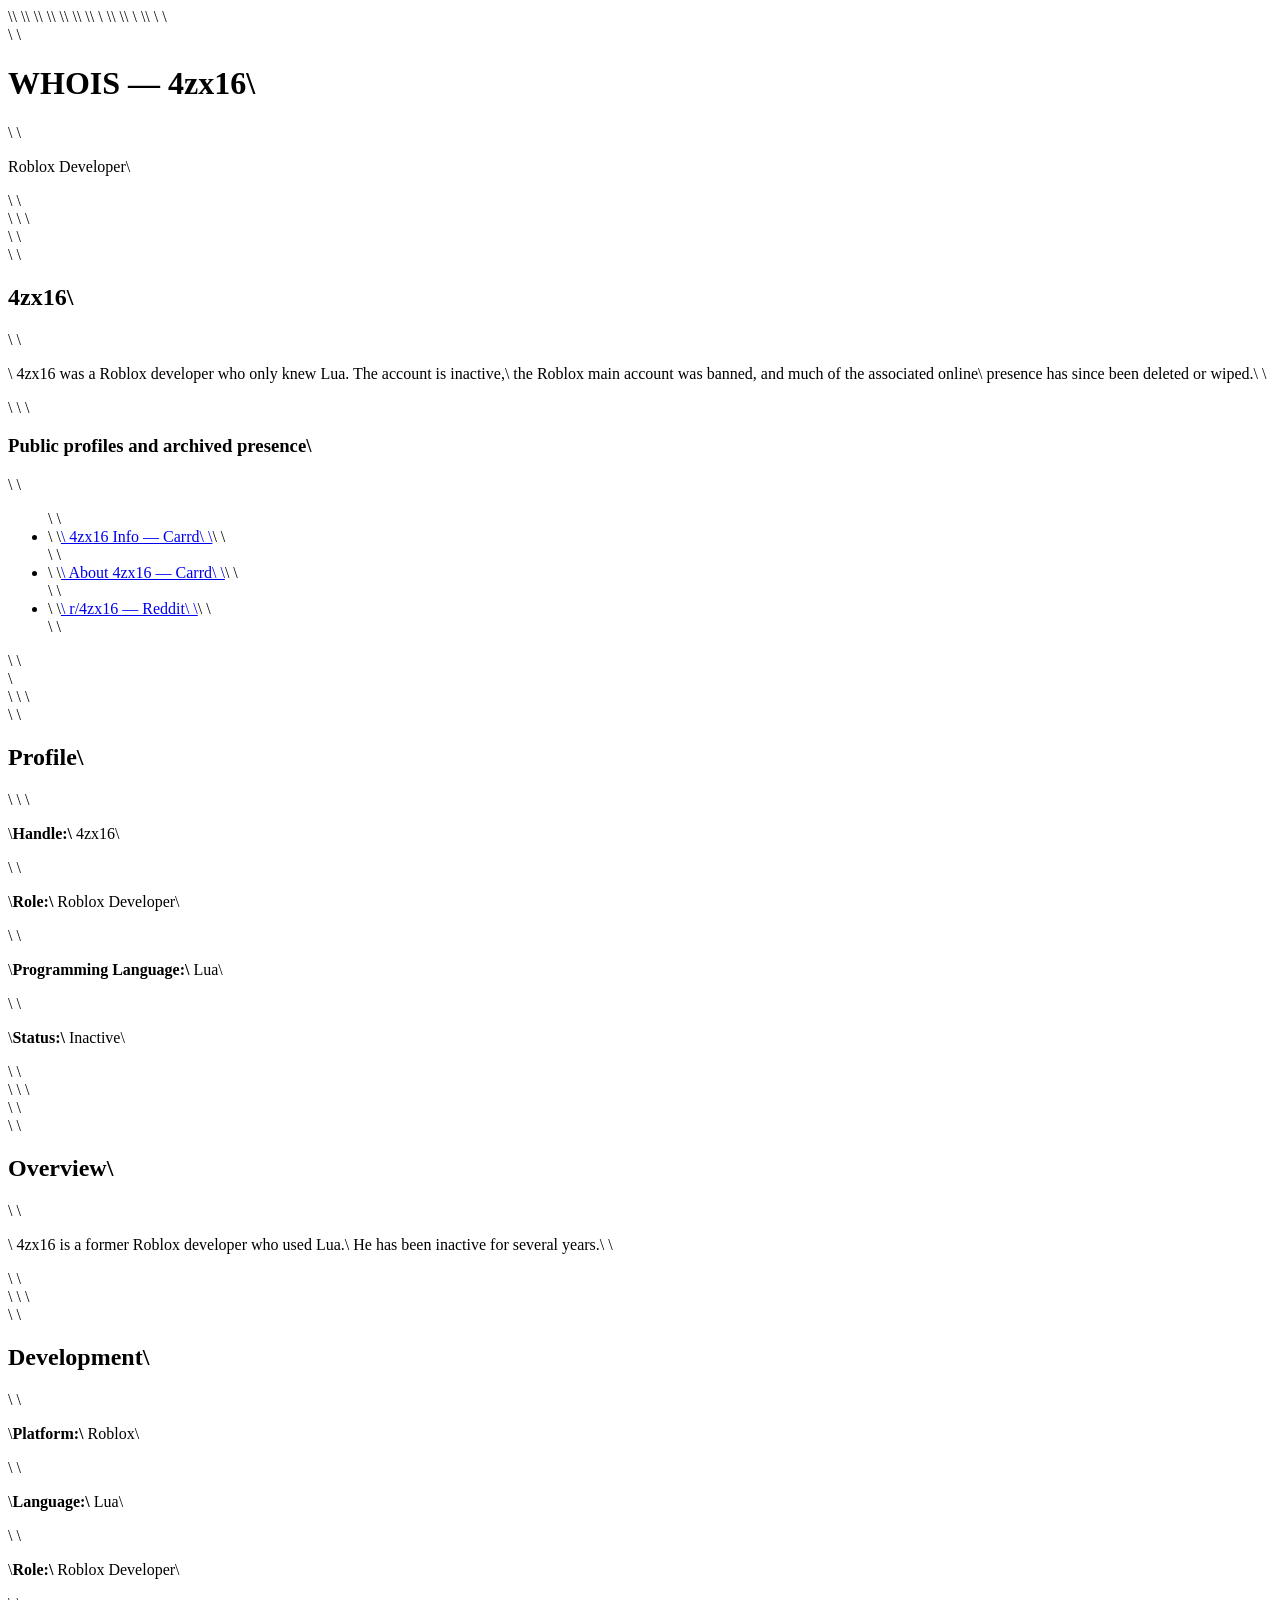
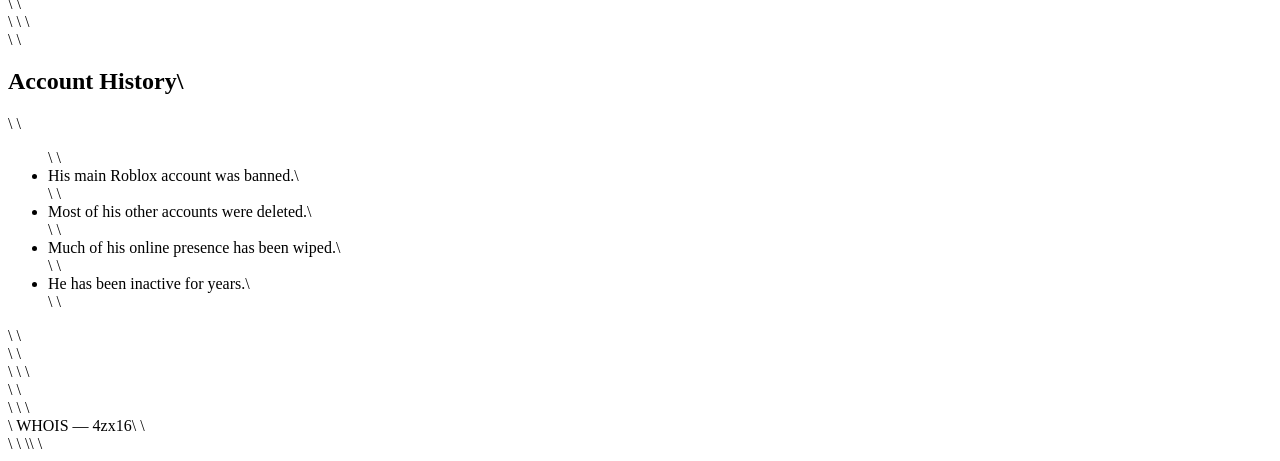
==== commit 7da9e296: "Update 4zx16.html" ====
--- a/individual/4zx16.html
+++ b/individual/4zx16.html
@@ -124,6 +124,33 @@
 &#x20; \</header>\
 \
 &#x20; \<main>\
+  \<section id="fourzx16">\
+&#x20; \<h2>4zx16\</h2>\
+&#x20; \<p>\
+&#x20;   4zx16 was a Roblox developer who only knew Lua. The account is inactive,\
+&#x20;   the Roblox main account was banned, and much of the associated online\
+&#x20;   presence has since been deleted or wiped.\
+&#x20; \</p>\
+\
+&#x20; \<h3>Public profiles and archived presence\</h3>\
+&#x20; \<ul>\
+&#x20;   \<li>\
+&#x20;     \<a href="https\://4zx16-info.carrd.co" target="\_blank" rel="noopener noreferrer">\
+&#x20;       4zx16 Info — Carrd\
+&#x20;     \</a>\
+&#x20;   \</li>\
+&#x20;   \<li>\
+&#x20;     \<a href="https\://about4zx16.carrd.co/" target="\_blank" rel="noopener noreferrer">\
+&#x20;       About 4zx16 — Carrd\
+&#x20;     \</a>\
+&#x20;   \</li>\
+&#x20;   \<li>\
+&#x20;     \<a href="https\://www\.reddit.com/r/4zx16" target="\_blank" rel="noopener noreferrer">\
+&#x20;       r/4zx16 — Reddit\
+&#x20;     \</a>\
+&#x20;   \</li>\
+&#x20; \</ul>\
+\</section>
 &#x20;   \<div class="grid">\
 \
 &#x20;     \<aside class="infobox">\
